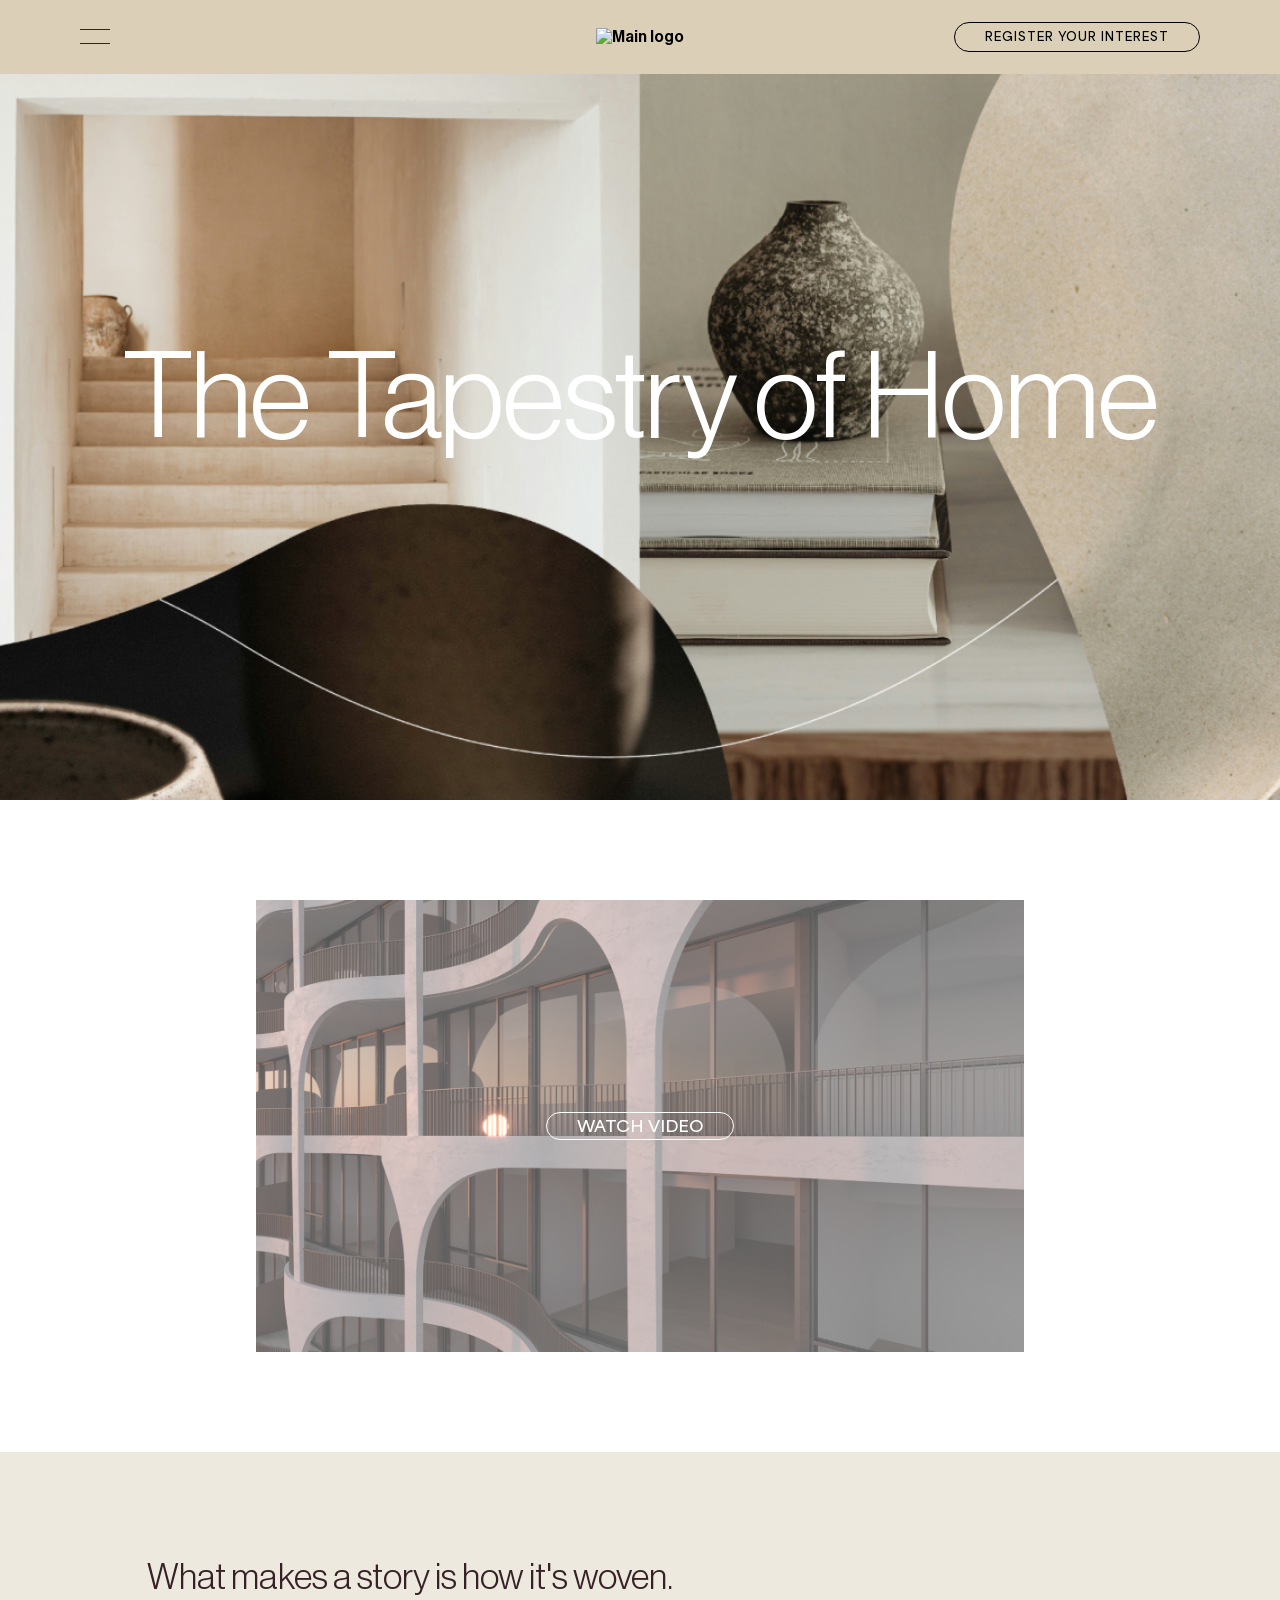
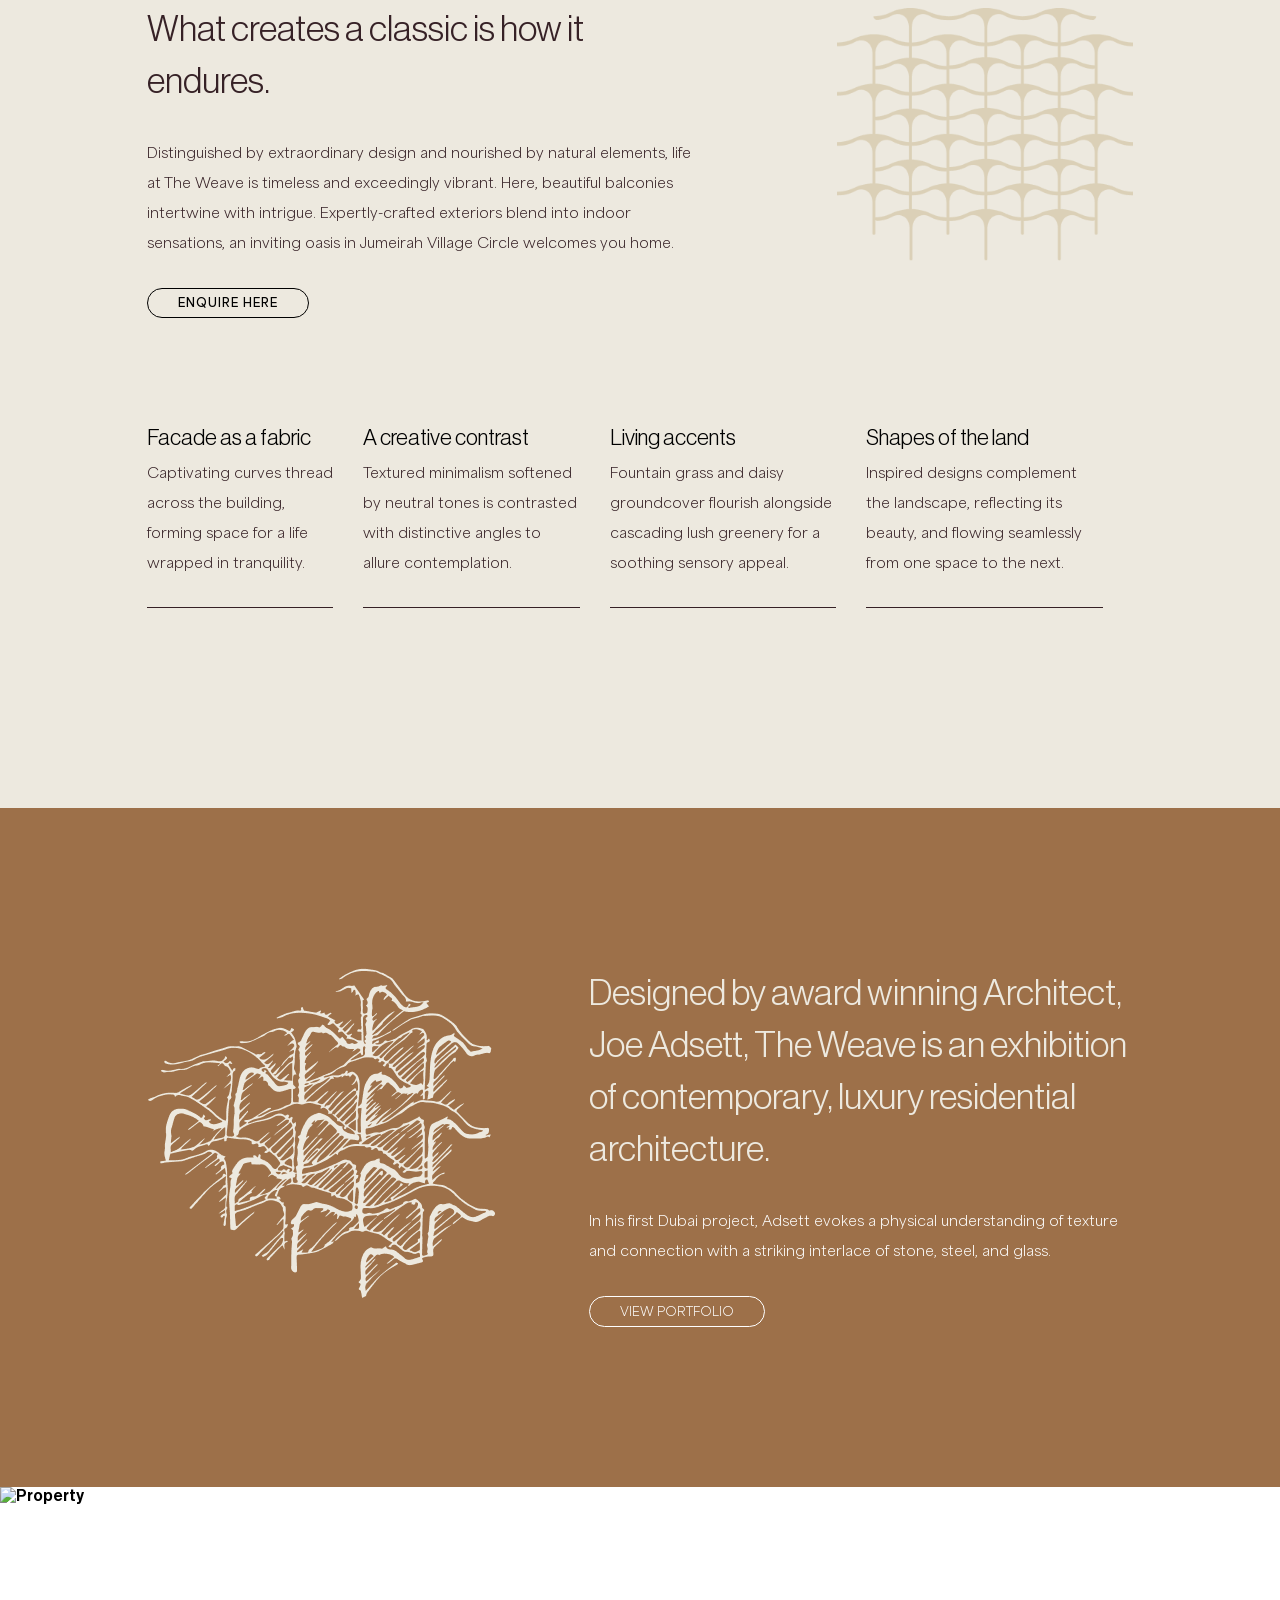
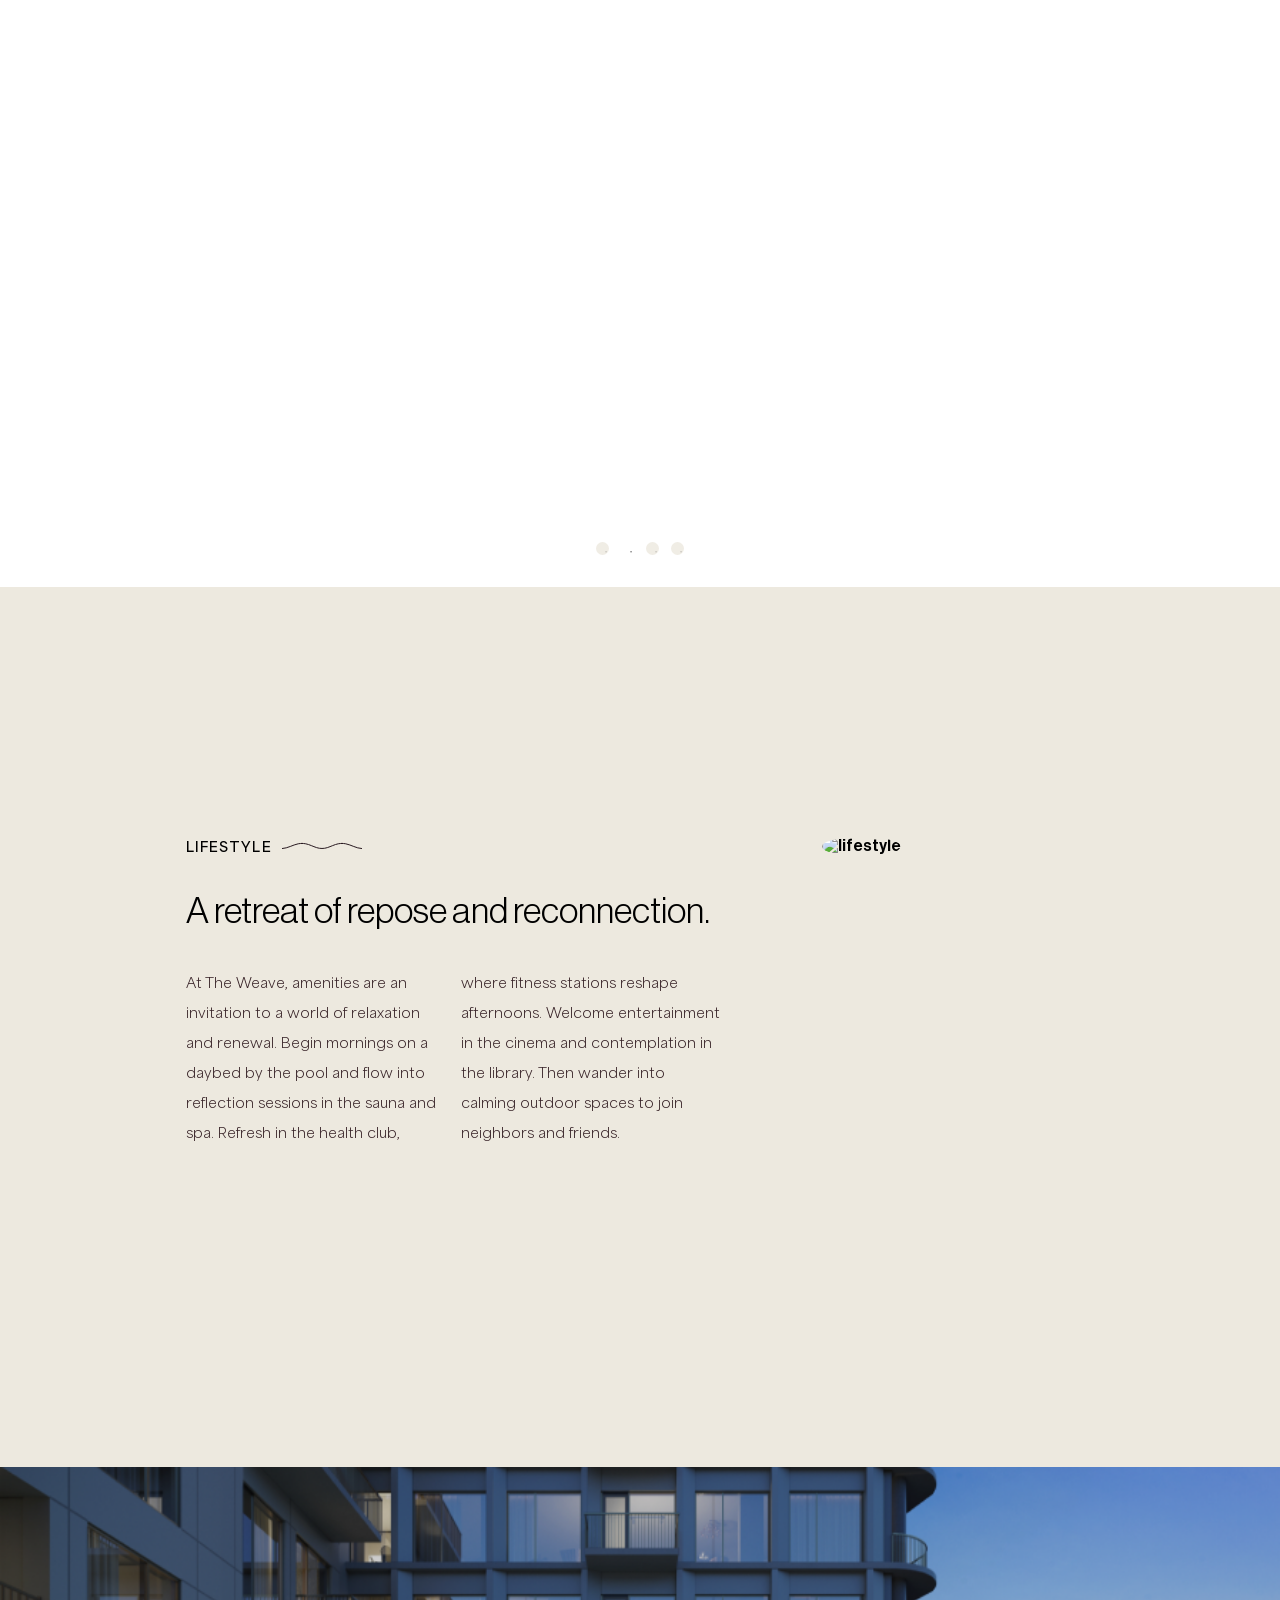
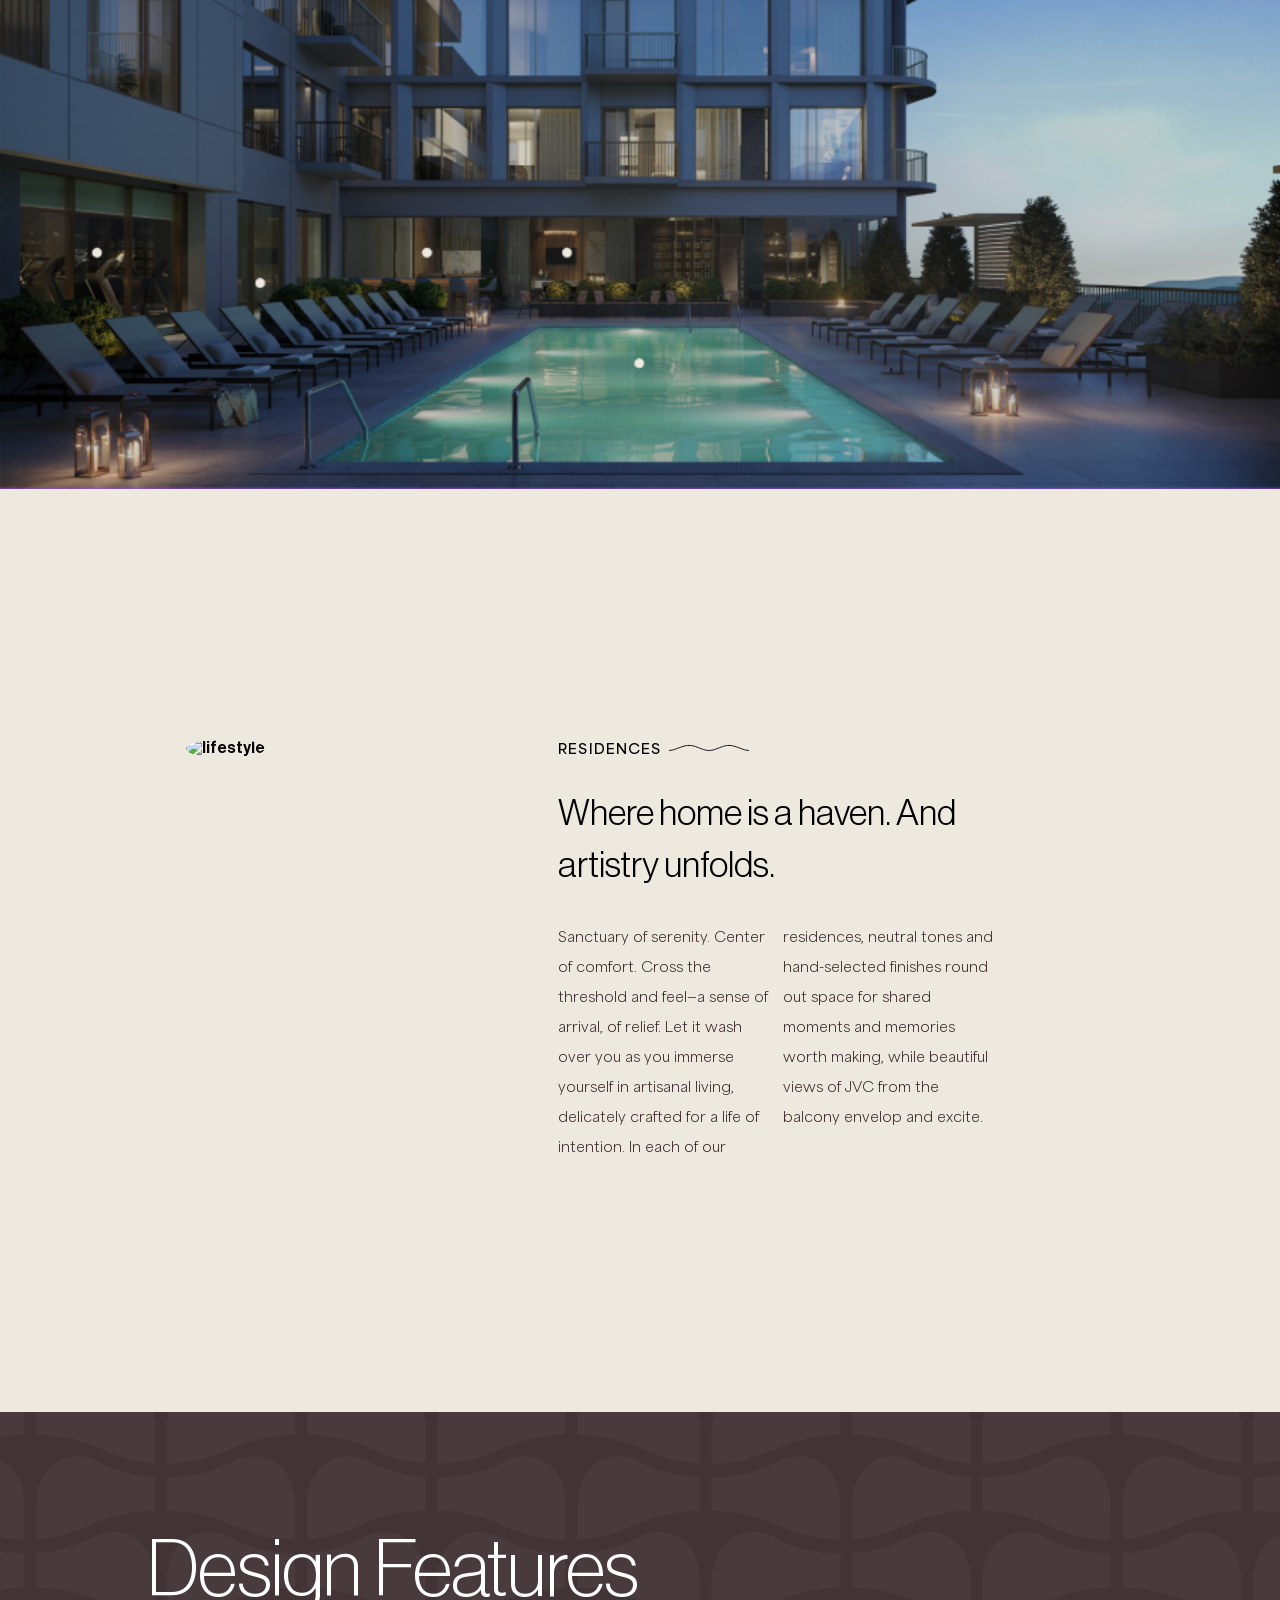
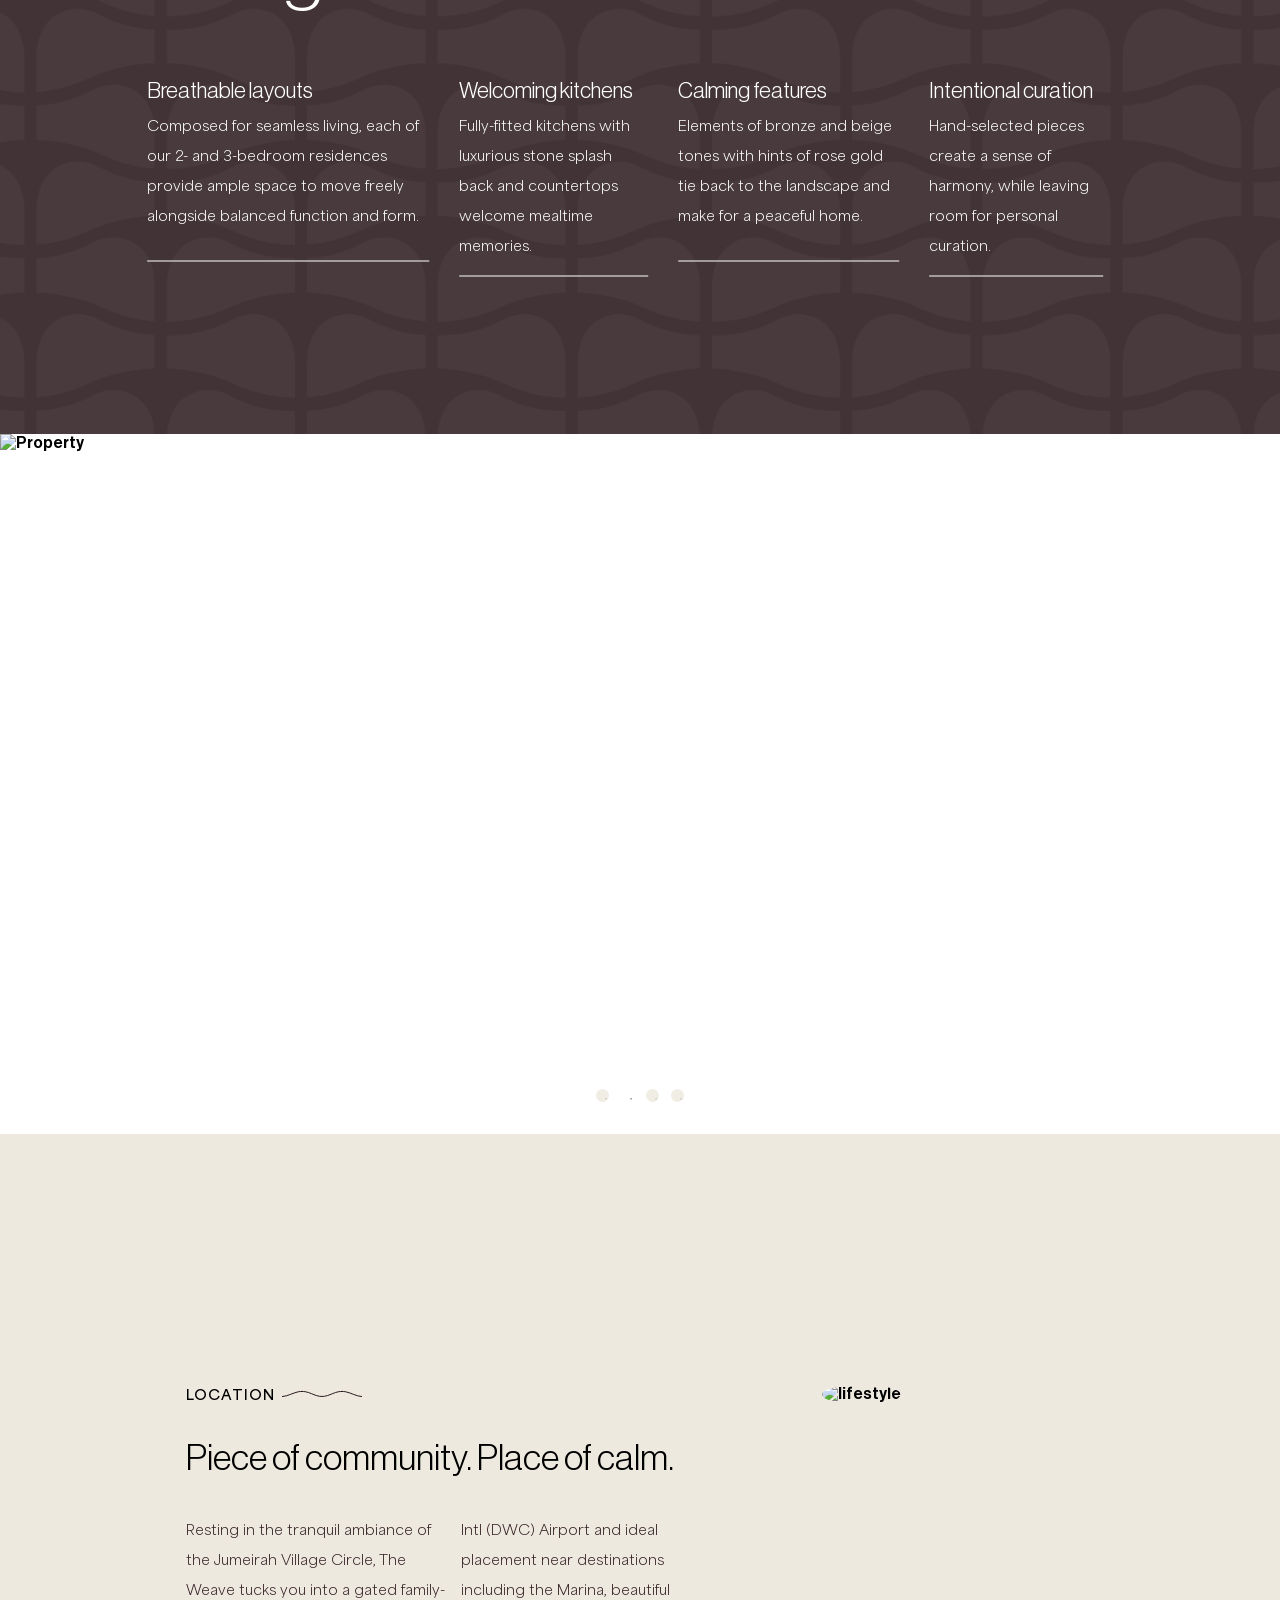
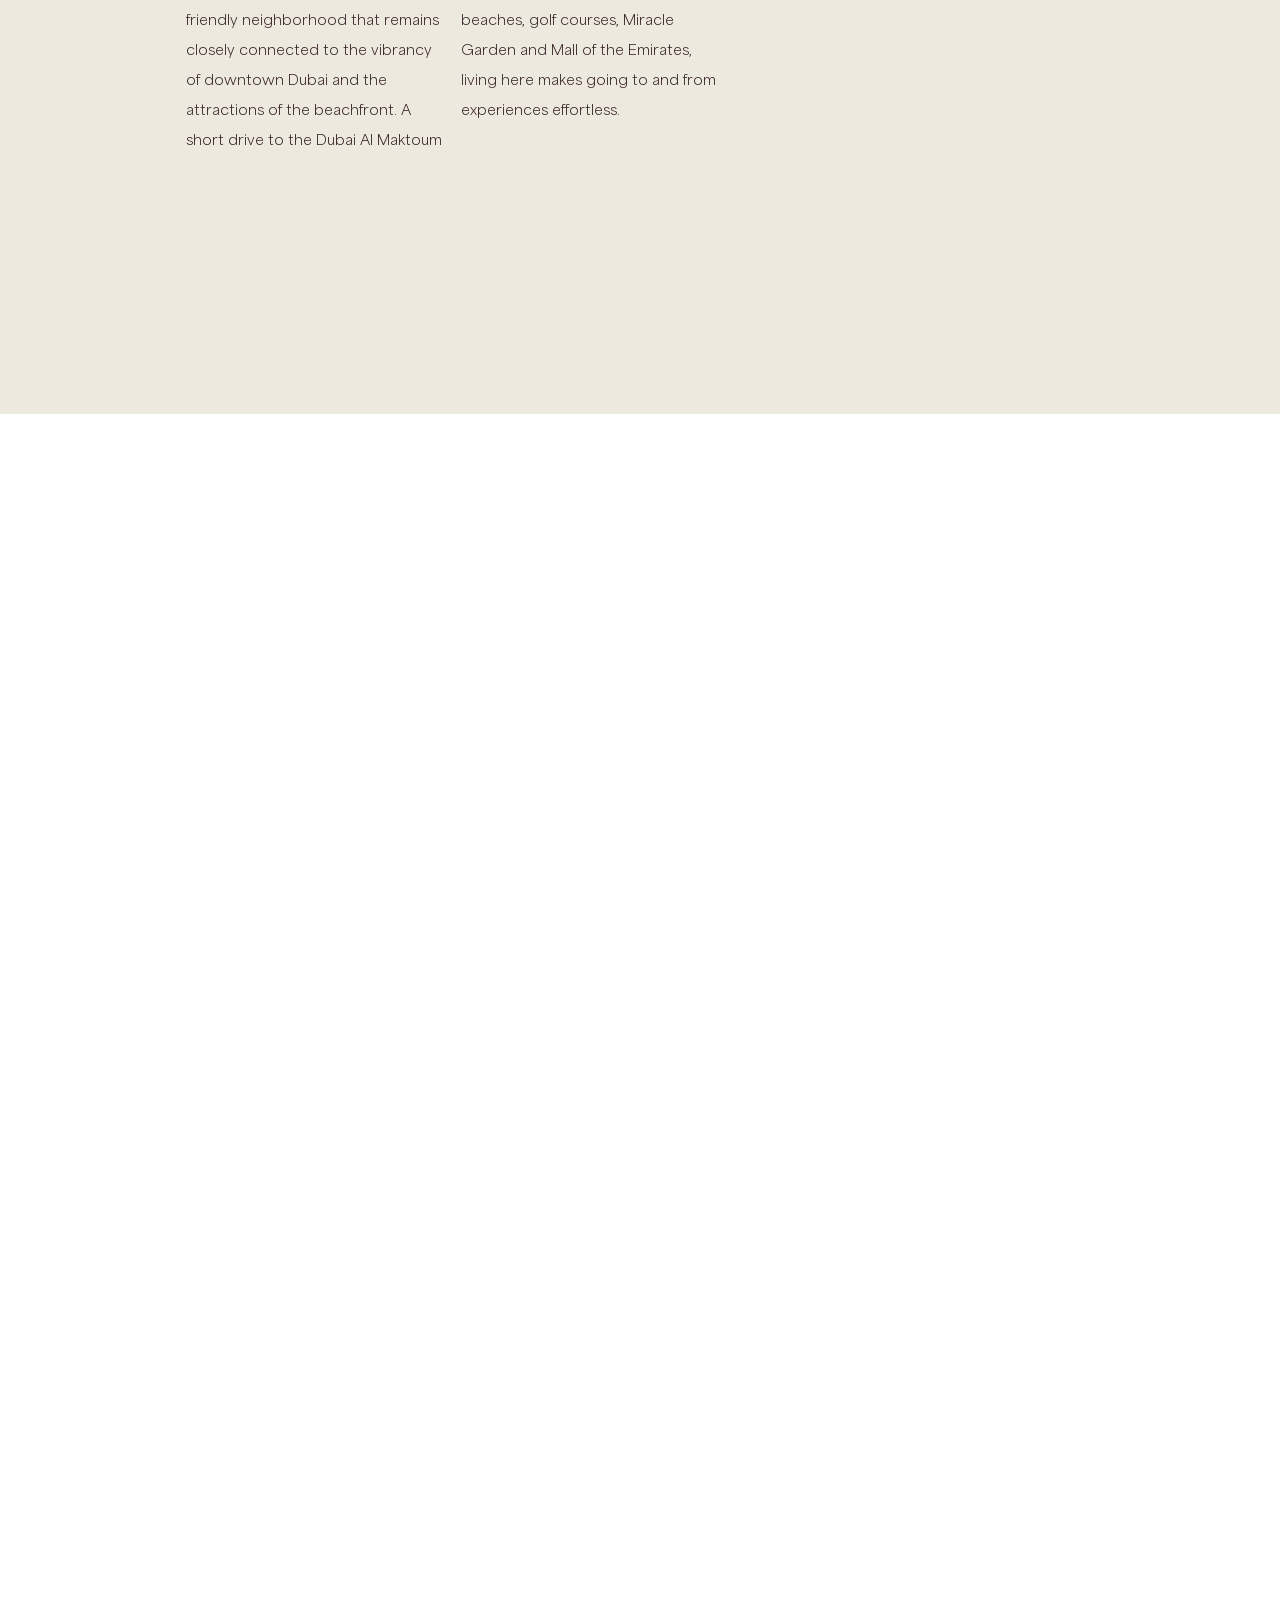
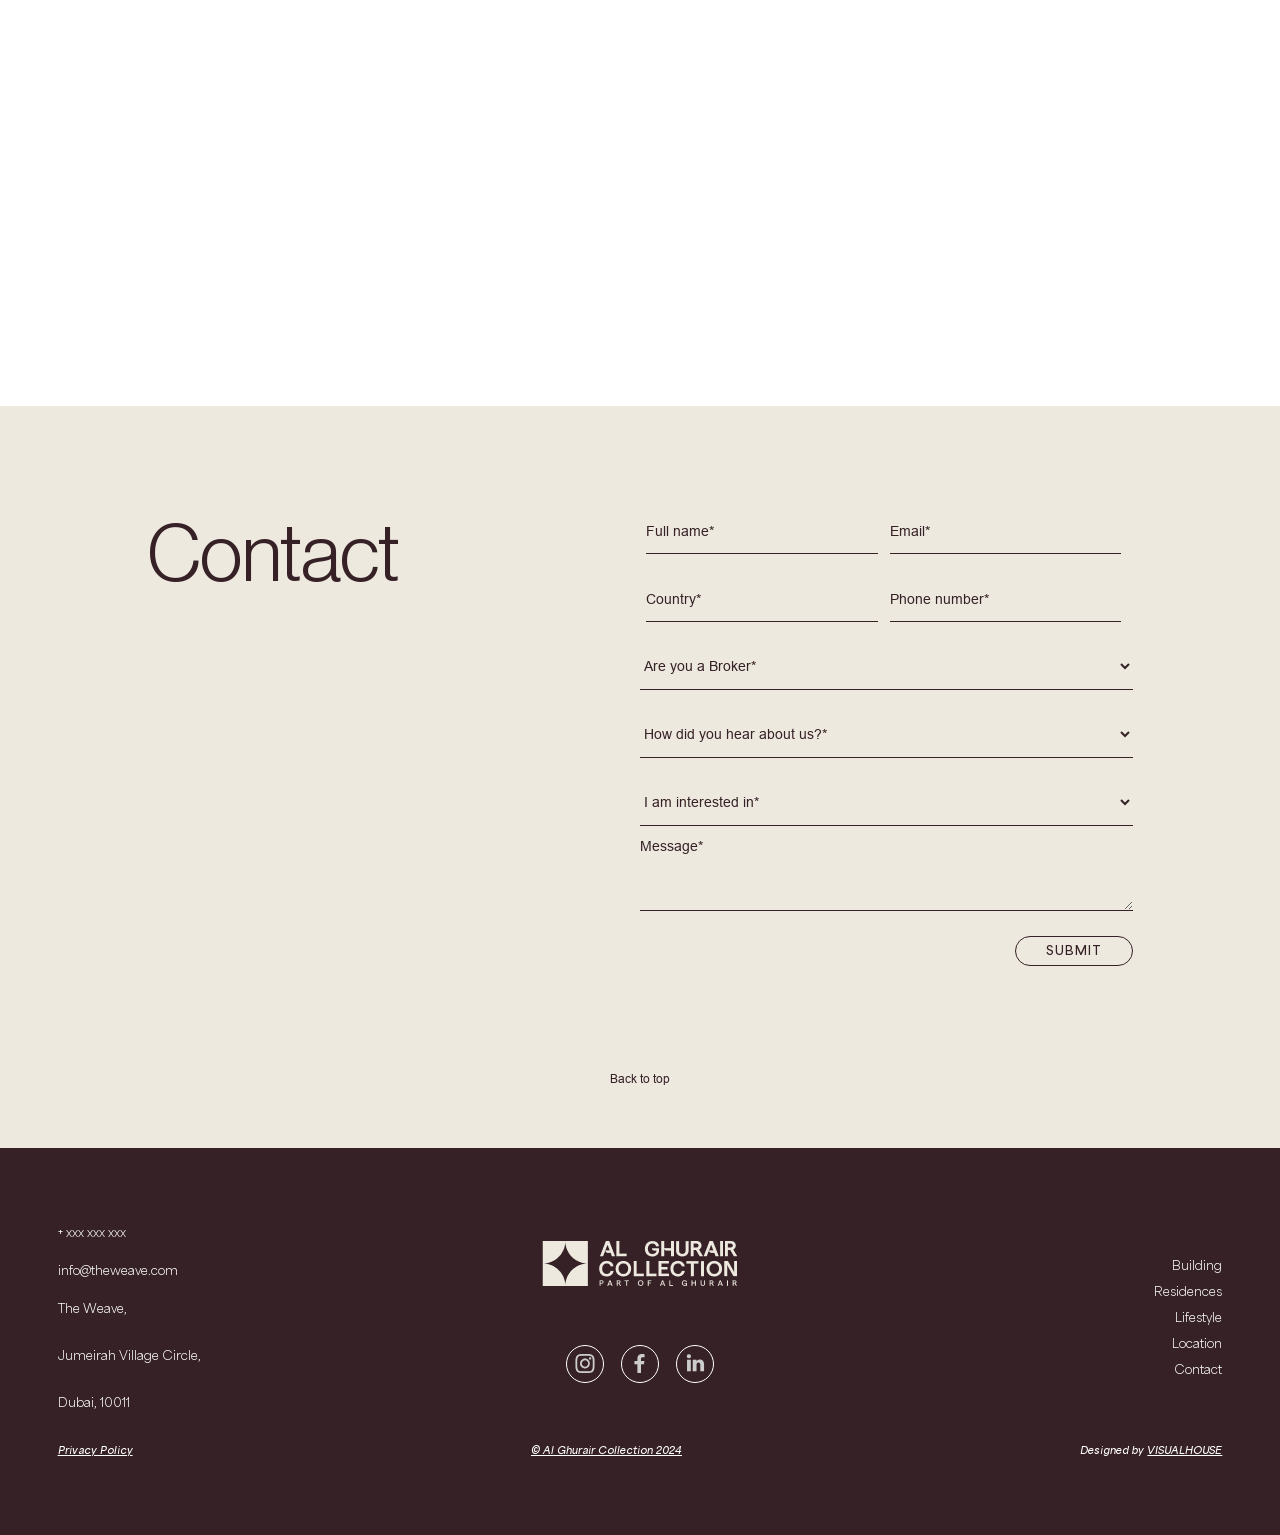
==== dev/index.html @ 8761b004 "Homepage" ====
<!DOCTYPE html>
<html>

<head>
    <meta charset="utf-8">
    <meta name="description" content="">
    <meta name="viewport" content="width=device-width, initial-scale=1, maximum-scale=1, user-scalable=0" />
    <title>JVC</title>
    <!-- stylesheets -->
    <link rel="stylesheet" href="css/styles.css">

</head>

<body>
    <main>
        <header>
            <div class="main__hdr">
                <div class="main__hdr-flex d-flex align-center ">
                    <!-- menu -->
                    <div class="hdr__toggle">
                        <button class="burger"></button>
                        <div class="menu__container">
                            <div class="hdr__btn">
                                <a class="btn btn-medium btn-transparent text-black btn__hdr" href="#">
                                    register your interest
                                </a>
                            </div>
                            <div class="hdr__menu">
                                <ul class=" text__center">
                                    <li><a href="#building">building</a></li>
                                    <li><a href="#lifestyle">lifestyle</a></li>
                                    <li><a href="#residences">residences</a></li>
                                    <li><a href="#location">location</a></li>
                                    <li><a href="#contact">contact</a></li>
                                </ul>
                            </div>
                            <div class="hdr__social text__center ">
                                <ul class=" text__center">
                                    <li><a href=""><svg xmlns="http://www.w3.org/2000/svg" width="36" height="35"
                                                viewBox="0 0 36 35" fill="none">

                                                <path
                                                    d="M18 8.00049C15.4219 8.00049 15.0978 8.01236 14.0848 8.05749C13.0719 8.10499 12.3819 8.26411 11.7775 8.49924C11.1432 8.73712 10.5688 9.11127 10.0948 9.5953C9.61079 10.0693 9.23664 10.6437 8.99875 11.278C8.76362 11.8812 8.60331 12.5724 8.557 13.5817C8.51188 14.5971 8.5 14.9201 8.5 17.5017C8.5 20.0809 8.51188 20.4039 8.557 21.4169C8.6045 22.4286 8.76362 23.1186 8.99875 23.723C9.24219 24.3476 9.56638 24.8772 10.0948 25.4057C10.6221 25.9341 11.1517 26.2595 11.7763 26.5017C12.3819 26.7369 13.0707 26.8972 14.0824 26.9435C15.0966 26.9886 15.4196 27.0005 18 27.0005C20.5804 27.0005 20.9023 26.9886 21.9164 26.9435C22.9269 26.896 23.6193 26.7369 24.2237 26.5017C24.8576 26.2637 25.4316 25.8896 25.9052 25.4057C26.4336 24.8772 26.7578 24.3476 27.0012 23.723C27.2352 23.1186 27.3955 22.4286 27.443 21.4169C27.4881 20.4039 27.5 20.0809 27.5 17.5005C27.5 14.9201 27.4881 14.5971 27.443 13.5829C27.3955 12.5724 27.2352 11.8812 27.0012 11.278C26.7634 10.6437 26.3892 10.0693 25.9052 9.5953C25.4312 9.11127 24.8568 8.73712 24.2225 8.49924C23.6169 8.26411 22.9257 8.1038 21.9152 8.05749C20.9011 8.01236 20.5793 8.00049 17.9976 8.00049H18ZM17.1486 9.71286H18.0012C20.5377 9.71286 20.8381 9.72118 21.8392 9.76749C22.7654 9.80905 23.2689 9.96461 23.6038 10.0941C24.0468 10.2662 24.3638 10.4729 24.6963 10.8054C25.0288 11.1379 25.2343 11.4537 25.4064 11.8979C25.5371 12.2316 25.6914 12.7351 25.733 13.6613C25.7793 14.6624 25.7888 14.9628 25.7888 17.4981C25.7888 20.0334 25.7793 20.3351 25.733 21.3361C25.6914 22.2624 25.5359 22.7647 25.4064 23.0996C25.2531 23.5115 25.0101 23.8842 24.6951 24.1909C24.3626 24.5234 24.0468 24.7288 23.6026 24.901C23.2701 25.0316 22.7666 25.186 21.8392 25.2287C20.8381 25.2739 20.5377 25.2846 18.0012 25.2846C15.4647 25.2846 15.1631 25.2739 14.162 25.2287C13.2358 25.186 12.7334 25.0316 12.3986 24.901C11.9863 24.7481 11.6131 24.5056 11.3061 24.1909C10.9905 23.884 10.7471 23.5108 10.5936 23.0984C10.4641 22.7647 10.3086 22.2612 10.267 21.3349C10.2219 20.3339 10.2124 20.0334 10.2124 17.4957C10.2124 14.9581 10.2219 14.66 10.267 13.6589C10.3098 12.7327 10.4641 12.2292 10.5948 11.8943C10.7669 11.4514 10.9736 11.1343 11.3061 10.8018C11.6386 10.4693 11.9544 10.2639 12.3986 10.0917C12.7334 9.96105 13.2358 9.80668 14.162 9.76393C15.0384 9.72355 15.378 9.71168 17.1486 9.71049V9.71286ZM23.0718 11.2899C22.9221 11.2899 22.7739 11.3194 22.6356 11.3766C22.4972 11.4339 22.3716 11.5179 22.2657 11.6238C22.1599 11.7296 22.0759 11.8553 22.0186 11.9936C21.9613 12.1319 21.9318 12.2802 21.9318 12.4299C21.9318 12.5796 21.9613 12.7278 22.0186 12.8661C22.0759 13.0044 22.1599 13.1301 22.2657 13.236C22.3716 13.3418 22.4972 13.4258 22.6356 13.4831C22.7739 13.5404 22.9221 13.5699 23.0718 13.5699C23.3742 13.5699 23.6641 13.4498 23.8779 13.236C24.0917 13.0222 24.2118 12.7322 24.2118 12.4299C24.2118 12.1275 24.0917 11.8376 23.8779 11.6238C23.6641 11.41 23.3742 11.2899 23.0718 11.2899ZM18.0012 12.6222C17.3541 12.6121 16.7114 12.7309 16.1107 12.9715C15.5099 13.2122 14.963 13.5699 14.5018 14.024C14.0406 14.478 13.6744 15.0193 13.4244 15.6162C13.1744 16.2132 13.0456 16.8539 13.0456 17.5011C13.0456 18.1483 13.1744 18.789 13.4244 19.3859C13.6744 19.9829 14.0406 20.5241 14.5018 20.9782C14.963 21.4322 15.5099 21.79 16.1107 22.0306C16.7114 22.2713 17.3541 22.39 18.0012 22.3799C19.282 22.3599 20.5035 21.8371 21.4022 20.9243C22.3008 20.0116 22.8045 18.782 22.8045 17.5011C22.8045 16.2202 22.3008 14.9906 21.4022 14.0778C20.5035 13.165 19.282 12.6422 18.0012 12.6222ZM18.0012 14.3334C18.4171 14.3334 18.8289 14.4153 19.2132 14.5745C19.5974 14.7337 19.9466 14.9669 20.2406 15.261C20.5347 15.5551 20.768 15.9043 20.9272 16.2885C21.0863 16.6728 21.1683 17.0846 21.1683 17.5005C21.1683 17.9164 21.0863 18.3282 20.9272 18.7125C20.768 19.0967 20.5347 19.4459 20.2406 19.7399C19.9466 20.034 19.5974 20.2673 19.2132 20.4265C18.8289 20.5856 18.4171 20.6676 18.0012 20.6676C17.1612 20.6676 16.3557 20.3339 15.7617 19.7399C15.1678 19.146 14.8341 18.3404 14.8341 17.5005C14.8341 16.6605 15.1678 15.855 15.7617 15.261C16.3557 14.6671 17.1612 14.3334 18.0012 14.3334Z"
                                                    fill="#362126" />
                                                <path
                                                    d="M18 8.00049C15.4219 8.00049 15.0978 8.01236 14.0848 8.05749C13.0719 8.10499 12.3819 8.26411 11.7775 8.49924C11.1432 8.73712 10.5688 9.11127 10.0948 9.5953C9.61079 10.0693 9.23664 10.6437 8.99875 11.278C8.76362 11.8812 8.60331 12.5724 8.557 13.5817C8.51188 14.5971 8.5 14.9201 8.5 17.5017C8.5 20.0809 8.51188 20.4039 8.557 21.4169C8.6045 22.4286 8.76362 23.1186 8.99875 23.723C9.24219 24.3476 9.56638 24.8772 10.0948 25.4057C10.6221 25.9341 11.1517 26.2595 11.7763 26.5017C12.3819 26.7369 13.0707 26.8972 14.0824 26.9435C15.0966 26.9886 15.4196 27.0005 18 27.0005C20.5804 27.0005 20.9023 26.9886 21.9164 26.9435C22.9269 26.896 23.6193 26.7369 24.2237 26.5017C24.8576 26.2637 25.4316 25.8896 25.9052 25.4057C26.4336 24.8772 26.7578 24.3476 27.0012 23.723C27.2352 23.1186 27.3955 22.4286 27.443 21.4169C27.4881 20.4039 27.5 20.0809 27.5 17.5005C27.5 14.9201 27.4881 14.5971 27.443 13.5829C27.3955 12.5724 27.2352 11.8812 27.0012 11.278C26.7634 10.6437 26.3892 10.0693 25.9052 9.5953C25.4312 9.11127 24.8568 8.73712 24.2225 8.49924C23.6169 8.26411 22.9257 8.1038 21.9152 8.05749C20.9011 8.01236 20.5793 8.00049 17.9976 8.00049H18ZM17.1486 9.71286H18.0012C20.5377 9.71286 20.8381 9.72118 21.8392 9.76749C22.7654 9.80905 23.2689 9.96461 23.6038 10.0941C24.0468 10.2662 24.3638 10.4729 24.6963 10.8054C25.0288 11.1379 25.2343 11.4537 25.4064 11.8979C25.5371 12.2316 25.6914 12.7351 25.733 13.6613C25.7793 14.6624 25.7888 14.9628 25.7888 17.4981C25.7888 20.0334 25.7793 20.3351 25.733 21.3361C25.6914 22.2624 25.5359 22.7647 25.4064 23.0996C25.2531 23.5115 25.0101 23.8842 24.6951 24.1909C24.3626 24.5234 24.0468 24.7288 23.6026 24.901C23.2701 25.0316 22.7666 25.186 21.8392 25.2287C20.8381 25.2739 20.5377 25.2846 18.0012 25.2846C15.4647 25.2846 15.1631 25.2739 14.162 25.2287C13.2358 25.186 12.7334 25.0316 12.3986 24.901C11.9863 24.7481 11.6131 24.5056 11.3061 24.1909C10.9905 23.884 10.7471 23.5108 10.5936 23.0984C10.4641 22.7647 10.3086 22.2612 10.267 21.3349C10.2219 20.3339 10.2124 20.0334 10.2124 17.4957C10.2124 14.9581 10.2219 14.66 10.267 13.6589C10.3098 12.7327 10.4641 12.2292 10.5948 11.8943C10.7669 11.4514 10.9736 11.1343 11.3061 10.8018C11.6386 10.4693 11.9544 10.2639 12.3986 10.0917C12.7334 9.96105 13.2358 9.80668 14.162 9.76393C15.0384 9.72355 15.378 9.71168 17.1486 9.71049V9.71286ZM23.0718 11.2899C22.9221 11.2899 22.7739 11.3194 22.6356 11.3766C22.4972 11.4339 22.3716 11.5179 22.2657 11.6238C22.1599 11.7296 22.0759 11.8553 22.0186 11.9936C21.9613 12.1319 21.9318 12.2802 21.9318 12.4299C21.9318 12.5796 21.9613 12.7278 22.0186 12.8661C22.0759 13.0044 22.1599 13.1301 22.2657 13.236C22.3716 13.3418 22.4972 13.4258 22.6356 13.4831C22.7739 13.5404 22.9221 13.5699 23.0718 13.5699C23.3742 13.5699 23.6641 13.4498 23.8779 13.236C24.0917 13.0222 24.2118 12.7322 24.2118 12.4299C24.2118 12.1275 24.0917 11.8376 23.8779 11.6238C23.6641 11.41 23.3742 11.2899 23.0718 11.2899ZM18.0012 12.6222C17.3541 12.6121 16.7114 12.7309 16.1107 12.9715C15.5099 13.2122 14.963 13.5699 14.5018 14.024C14.0406 14.478 13.6744 15.0193 13.4244 15.6162C13.1744 16.2132 13.0456 16.8539 13.0456 17.5011C13.0456 18.1483 13.1744 18.789 13.4244 19.3859C13.6744 19.9829 14.0406 20.5241 14.5018 20.9782C14.963 21.4322 15.5099 21.79 16.1107 22.0306C16.7114 22.2713 17.3541 22.39 18.0012 22.3799C19.282 22.3599 20.5035 21.8371 21.4022 20.9243C22.3008 20.0116 22.8045 18.782 22.8045 17.5011C22.8045 16.2202 22.3008 14.9906 21.4022 14.0778C20.5035 13.165 19.282 12.6422 18.0012 12.6222ZM18.0012 14.3334C18.4171 14.3334 18.8289 14.4153 19.2132 14.5745C19.5974 14.7337 19.9466 14.9669 20.2406 15.261C20.5347 15.5551 20.768 15.9043 20.9272 16.2885C21.0863 16.6728 21.1683 17.0846 21.1683 17.5005C21.1683 17.9164 21.0863 18.3282 20.9272 18.7125C20.768 19.0967 20.5347 19.4459 20.2406 19.7399C19.9466 20.034 19.5974 20.2673 19.2132 20.4265C18.8289 20.5856 18.4171 20.6676 18.0012 20.6676C17.1612 20.6676 16.3557 20.3339 15.7617 19.7399C15.1678 19.146 14.8341 18.3404 14.8341 17.5005C14.8341 16.6605 15.1678 15.855 15.7617 15.261C16.3557 14.6671 17.1612 14.3334 18.0012 14.3334Z"
                                                    fill="black" fill-opacity="0.2" />
                                            </svg></a></li>
                                    <li><a href=""><svg xmlns="http://www.w3.org/2000/svg" width="36" height="35"
                                                viewBox="0 0 36 35" fill="none">
                                                <path
                                                    d="M20.6906 11.1545H22.5V8.13352C21.6239 8.0436 20.7437 7.9992 19.8628 8.00052C17.2449 8.00052 15.4548 9.57751 15.4548 12.4655V14.9545H12.5V18.3365H15.4548V27.0005H18.9966V18.3365H21.9418L22.3845 14.9545H18.9966V12.798C18.9966 11.8005 19.2661 11.1545 20.6906 11.1545Z"
                                                    fill="#362126" />
                                                <path
                                                    d="M20.6906 11.1545H22.5V8.13352C21.6239 8.0436 20.7437 7.9992 19.8628 8.00052C17.2449 8.00052 15.4548 9.57751 15.4548 12.4655V14.9545H12.5V18.3365H15.4548V27.0005H18.9966V18.3365H21.9418L22.3845 14.9545H18.9966V12.798C18.9966 11.8005 19.2661 11.1545 20.6906 11.1545Z"
                                                    fill="black" fill-opacity="0.2" />

                                            </svg></a></li>
                                    <li><a href=""><svg xmlns="http://www.w3.org/2000/svg" width="36" height="35"
                                                viewBox="0 0 36 35" fill="none">
                                                <path fill-rule="evenodd" clip-rule="evenodd"
                                                    d="M13.758 13.6932V25.1564H10.0575V13.6932H13.758ZM14.0015 10.1471C14.0015 11.2482 13.1985 12.1272 11.9085 12.1272H11.8839C10.6417 12.1272 9.8387 11.2482 9.8387 10.1471C9.8387 9.02376 10.6663 8.16699 11.9332 8.16699C13.2001 8.16699 13.9784 9.02218 14.0015 10.1471ZM19.4727 18.7545V25.1564H15.7739C15.7739 25.1564 15.8201 14.7689 15.7739 13.6932H19.4727V15.3147L19.4481 15.3543H19.4727V15.3147C19.9659 14.5325 20.8459 13.4219 22.8094 13.4219C25.2445 13.4219 27.0693 15.0592 27.0693 18.5815V25.1564H23.3689V19.0242C23.3689 17.482 22.8341 16.4317 21.4948 16.4317C20.4714 16.4317 19.8627 17.1409 19.596 17.8247C19.4974 18.069 19.4727 18.4117 19.4727 18.7545Z"
                                                    fill="#362126" />
                                                <path fill-rule="evenodd" clip-rule="evenodd"
                                                    d="M13.758 13.6932V25.1564H10.0575V13.6932H13.758ZM14.0015 10.1471C14.0015 11.2482 13.1985 12.1272 11.9085 12.1272H11.8839C10.6417 12.1272 9.8387 11.2482 9.8387 10.1471C9.8387 9.02376 10.6663 8.16699 11.9332 8.16699C13.2001 8.16699 13.9784 9.02218 14.0015 10.1471ZM19.4727 18.7545V25.1564H15.7739C15.7739 25.1564 15.8201 14.7689 15.7739 13.6932H19.4727V15.3147L19.4481 15.3543H19.4727V15.3147C19.9659 14.5325 20.8459 13.4219 22.8094 13.4219C25.2445 13.4219 27.0693 15.0592 27.0693 18.5815V25.1564H23.3689V19.0242C23.3689 17.482 22.8341 16.4317 21.4948 16.4317C20.4714 16.4317 19.8627 17.1409 19.596 17.8247C19.4974 18.069 19.4727 18.4117 19.4727 18.7545Z"
                                                    fill="black" fill-opacity="0.2" />

                                            </svg></a></li>
                                </ul>
                            </div>
                            <div class="hdr__mail text__center ">
                                <p><a href="info@theweave.co">info@theweave.co</a></p>
                            </div>
                        </div>
                    </div>
                    <!-- logo     -->
                    <div class="hdr__logo text__center ">
                        <a href="/"><img src="images/Logo.png" alt="Main logo"></a>
                    </div>
                    <!-- header button  -->
                    <div class="hdr__btn">
                        <a class="btn btn-medium btn-transparent text-black btn__hdr" href="#">
                            register your interest
                        </a>
                    </div>
                </div>
            </div>
        </header>
<div class="main__container">
<!-- banner  -->
<div class="banner__container">
    <div class="banner__wrap">
        <div class="banner__img" style="background-image: url(images/JVCTapestry1.png)">
         </div>
        <!-- <div class="banner__img"  style="background-image: url(images/JVCTapestry2.png)"> 
        </div> -->
    </div>
    <div class="banner__content">
        <h1>The Tapestry of Home</h1>
    </div>
</div>
<!-- Video  -->
<div class="home__video">
    <div class="home__videocontainer">
        <div class="home__videorow">
            <img src="images/video.png" alt="video">
            <div class="video__btn">
                <a class="btn btn-medium btn-transparent text-white btn__watchvideo toZoom" href="#">
                    watch video
                </a>
            </div>
        </div>

    </div>
    <!-- The Modal -->
    <div class="video-container">
        <!-- <video id="myVideo" width="100%">
            <source src="https://www.w3schools.com/html/mov_bbb.mp4" type="video/mp4">
            Your browser does not support the video tag.
        </video> -->
        <iframe width="100%" height="700px"
        src="https://www.youtube.com/embed/tgbNymZ7vqY?autoplay=1&mute=1&showinfo=0&controls=0&modestbranding=1" frameborder="0">
        </iframe>
        <div class="controls">

            <!-- <div id="playPauseBtn">
                <img src="images/icons/play.png" alt="" class="video-play">
                <img src="images/icons/pause.svg" alt="" class="video-pause">
            </div>
            <input type="range" id="progressBar" value="0">

            <div id="muteBtn">
                <img src="images/icons/mute.svg" alt="" class="video-mute">
                <img src="images/icons/unmute.png" alt="" class="video-unmute"></a>
            </div> -->
                <!-- <a href="" class="videotoggle"><img src="images/icons/toggle.svg" alt=""></a> -->
            </div>
        </div>
    </div>
<!-- text content  -->
<div class="home__textcontent" id="building">
    <div class="home__textcontent-container">
        <div class="home__textcontent-wrap d-flex align-center">
            <div class="home__textcontentleft">
                <h2 data-aos="fade-up" data-aos-duration="2000">
                    What makes a story is how it's woven. <br/>
What creates a classic is how it endures.
                </h2>
                <p class="home__textcol">
                    Distinguished by extraordinary design and nourished by natural elements, life at The Weave is timeless and exceedingly vibrant. Here, beautiful balconies intertwine with intrigue.  Expertly-crafted exteriors blend into indoor sensations, an inviting oasis in Jumeirah Village Circle welcomes you home.
                </p>
                <a class="btn btn-medium btn-transparent text-black " href="#contact">
                    enquire here
                </a>
            </div>
            <div class="home__textcontentright">
                <img src="images/img1.png" alt="Imagevector">
            </div>
        </div>
        <div class="home__textrow d-flex">
            <div class="home__textsingle">
                <h6 class="text__title">Facade as a fabric</h6>
                <p>Captivating curves thread across the building, forming space for a life wrapped in tranquility.</p>
            </div>
            <div class="home__textsingle">
                <h6 class="text__title">A creative contrast</h6>
                <p>Textured minimalism softened by neutral tones is contrasted with distinctive angles to allure contemplation.</p>
            </div>
            <div class="home__textsingle">
                <h6 class="text__title">Living accents</h6>
                <p>Fountain grass and daisy groundcover flourish alongside cascading lush greenery for a soothing sensory appeal.</p>
            </div>
            <div class="home__textsingle">
                <h6 class="text__title">Shapes of the land</h6>
                <p>Inspired designs complement the landscape, reflecting its beauty, and flowing seamlessly from one space to the next.</p>
            </div>
        </div>
    </div>

</div>

<!-- background brown text content -->
<div class="home__bg-textcontent">
    <div class="home__bg-textwrap home__textcontent-container text-white">
        <div class="d-flex">
            <div class="home__bg-left">
                <img src="images/img2.png" alt="images">
            </div>
            <div class="home__bg-right">
                <h5>Designed by award winning Architect, Joe Adsett, The Weave is an exhibition of contemporary, luxury
                    residential architecture.</h5>
                <p class="home__textcol">In his first Dubai project, Adsett evokes a physical understanding of texture and connection with a striking interlace of stone, steel, and glass.</p>
                <a href="" class="btn btn-medium btn-transparent text-white btn-content">view portfolio</a>
            </div>
        </div>
    </div>
</div>
<!-- slider  -->
<div class="slider__container">
    <div class="slider__wrap">
        <div class="slider__single">
            <img src="images/Property 1.jpg" alt="Property">
        </div>
        <div class="slider__single">
            <img src="images/Property 2.jpg" alt="Property">
        </div>
        <div class="slider__single">
            <img src="images/Property 3.jpg" alt="Property">
        </div>
        <div class="slider__single">
            <img src="images/Property 4.jpg" alt="Property">
        </div>
    </div>
</div>
<!-- intro lifestyle  -->
<div class="intro__container" id="lifestyle">
    <div class="intro__row d-flex">
        <div class="intro__rowleft">
            <div class="intro__rowcontents">
                <div class="intro__rowsubtitle">
                    <h6>lifestyle</h6>
                    <img src="images/title.svg" alt="title">
                </div>
                <div class="intro__rowtitle">
                    A retreat of repose and reconnection.
                </div>
                <div class="introcont">
                    <p>At The Weave, amenities are an invitation to a world of relaxation and renewal. Begin mornings on a daybed by the pool and flow into reflection sessions in the sauna and spa. Refresh in the health club, where fitness stations reshape afternoons. 
                        Welcome entertainment in the cinema and contemplation in the library. Then wander into calming outdoor spaces to join neighbors and friends. </p>
                </div>
            </div>
           
        </div>
        <div class="intro__rowright">
            <div class="intro__rowimg">
                <img src="images/lifestyle.jpg" alt="lifestyle">
            </div>
           
        </div>
    </div>
</div>

<!-- stacking plan  -->
<div class="home__stacking-plan">
    <div class="home__stackingplan-wrap">
        <img src="images/stacking.png" usemap="#image-map" class="stacking__img">

        <map name="image-map">
            <div class="area__pool area__content" href="#tab1" >
                <area target="_blank" alt="pool" data-tooltip="pool" coords="405,321,509,378" shape="rect" href=""
                    class="plan__pool">
            </div>
            <div class="area__meeting area__content" href="#tab2">
                <area target="_blank" alt="meeting_room" data-tooltip="meeting room"  coords="366,294,429,232" href=""
                    shape="rect" class="plan__meeting">
            </div>
            <div class="area__bar area__content" href="#tab3">
                <area target="_blank" alt="bar"  data-tooltip="bar" href="" coords="284,243,344,288" shape="rect"
                    class="plan__bar">
            </div>
            <div class="area__sauna area__content" href="#tab4">
                <area target="_blank" alt="sauna"  data-tooltip="sauna" href="" coords="166,322,198,238" shape="rect"
                    class="plan__sauna">
            </div>
            <div class="area__fitness area__content" href="#tab5">
                 <area target="_blank" alt="fitness_center"  data-tooltip="fitness center"
                    href="" coords="53,222,91,307" shape="rect" class="plan__fitness">
                    
                </div>
        </map>

    </div>
    <script>document.addEventListener('DOMContentLoaded', () => {
        const tooltip = document.createElement('div');
        tooltip.classList.add('tooltip');
        document.body.appendChild(tooltip);
    
        document.querySelectorAll('area[data-tooltip]').forEach(area => {
            area.addEventListener('mouseover', (event) => {
                const tooltipText = event.target.getAttribute('data-tooltip');
                tooltip.textContent = tooltipText;
                tooltip.style.display = 'block';
            });
    
            area.addEventListener('mousemove', (event) => {
                tooltip.style.top = `${event.pageY + 10}px`;
                tooltip.style.left = `${event.pageX + 10}px`;
            });
    
            area.addEventListener('mouseout', () => {
                tooltip.style.display = 'none';
            });
        });
    });
    </script>
    <!-- popup -->
    <div class="stacking__plan__wrap">
        <div class="tab-content" id="tab1">
            <div class="popup__plan" >
                <div class="popup__plan-wrap">
                    <div class="popup__img">
                        <img src="images/pool.png" alt="">
                    </div>
                    <div class="popup__content">
                      <div class="popup__contentwrap">
                        <h5>Pool</h5>
                        <p>Lorem ipsum dolor sit amet consetur. Sit integer enim na curs. Sodales tor sit amet bibendum lacus nascetur in non senectus integer enim.</p>
                     <ul>
                        <li> Callout features here</li>
                        <li> Callout features here</li>
                        <li> Callout features here</li>
                    </ul>
                    <a href="" class="back_to_plancls">Back to Stacking Plan</a>
                    </div>
                    </div>
                    
                </div>
            </div>
        </div>
        <div class="tab-content" id="tab2">
            <div class="popup__plan" >
                <div class="popup__plan-wrap">
                    <div class="popup__img">
                        <img src="images/sauna.png" alt="">
                    </div>
                    <div class="popup__content">
                      <div class="popup__contentwrap">
                        <h5>meeting room</h5>
                        <p>Lorem ipsum dolor sit amet consetur. Sit integer enim na curs. Sodales tor sit amet bibendum lacus nascetur in non senectus integer enim.</p>
                     <ul>
                        <li> Callout features here</li>
                        <li> Callout features here</li>
                        <li> Callout features here</li>
                    </ul>
                    <a href="" class="back_to_plancls">Back to Stacking Plan</a>
                    </div>
                    </div>
                    
                </div>
            </div>
        </div>
        <div class="tab-content" id="tab3">
            <div class="popup__plan" >
                <div class="popup__plan-wrap">
                    <div class="popup__img">
                        <img src="images/sauna.png" alt="">
                    </div>
                    <div class="popup__content">
                      <div class="popup__contentwrap">
                        <h5>bar</h5>
                        <p>Lorem ipsum dolor sit amet consetur. Sit integer enim na curs. Sodales tor sit amet bibendum lacus nascetur in non senectus integer enim.</p>
                     <ul>
                        <li> Callout features here</li>
                        <li> Callout features here</li>
                        <li> Callout features here</li>
                    </ul>
                    <a href="" class="back_to_plancls">Back to Stacking Plan</a>
                    </div>
                    </div>
                    
                </div>
            </div>
        </div>
        <div class="tab-content" id="tab4">
            <div class="popup__plan" >
                <div class="popup__plan-wrap">
                    <div class="popup__img">
                        <img src="images/sauna.png" alt="">
                    </div>
                    <div class="popup__content">
                      <div class="popup__contentwrap">
                        <h5>Sauna</h5>
                        <p>Lorem ipsum dolor sit amet consetur. Sit integer enim na curs. Sodales tor sit amet bibendum lacus nascetur in non senectus integer enim.</p>
                     <ul>
                        <li> Callout features here</li>
                        <li> Callout features here</li>
                        <li> Callout features here</li>
                    </ul>
                    <a href="" class="back_to_plancls">Back to Stacking Plan</a>
                    </div>
                    </div>
                    
                </div>
            </div>
        </div>
        <div class="tab-content" id="tab5">
            <div class="popup__plan" >
                <div class="popup__plan-wrap">
                    <div class="popup__img">
                        <img src="images/fitness center.png" alt="">
                    </div>
                    <div class="popup__content">
                      <div class="popup__contentwrap">
                        <h5>fitness center</h5>
                        <p>Lorem ipsum dolor sit amet consetur. Sit integer enim na curs. Sodales tor sit amet bibendum lacus nascetur in non senectus integer enim.</p>
                     <ul>
                        <li> Callout features here</li>
                        <li> Callout features here</li>
                        <li> Callout features here</li>
                    </ul>
                    <a href="" class="back_to_plancls">Back to Stacking Plan</a>
                    </div>
                    </div>
                    
                </div>
            </div>
        </div>
    </div>
   
</div>

<!-- intro residences  -->
<div class="intro__container" id="residences">
    <div class="intro__row d-flex flex-reverse">
        <div class="intro__rowleft">
            <div class="intro__rowcontents">
                <div class="intro__rowsubtitle">
                    <h6>residences</h6>
                    <img src="images/title.svg" alt="title">
                </div>
                <div class="intro__rowtitle">
                    Where home is a haven.
And artistry unfolds.
                </div>
                <div class="introcont">
                    <p>Sanctuary of serenity. Center of comfort. Cross the threshold and feel—a sense of arrival, of relief. Let it wash over you as you immerse yourself in artisanal living, delicately crafted for a life of intention. 
                        In each of our residences, neutral tones and hand-selected finishes round out space for shared moments and memories worth making, while beautiful views of JVC from the balcony envelop and excite.  </p>
                </div>
            </div>
           
        </div>
        <div class="intro__rowright">
            <div class="intro__rowimg">
                <img src="images/residences.jpg" alt="lifestyle">
            </div>
           
        </div>
    </div>
</div>
<!-- design features  -->
<div class="home__designfeatures text-white">
    <div class="home__designfeatureswrap">
        <img src="images/bg.png" alt="background">
        <div class="home__designcontent">
            <div class="home__designtitle">
                Design Features
            </div>
            <div class="home__textrow d-flex">
                <div class="home__textsingle ">
                    <h6 class="text__title">Breathable layouts</h6>
                    <p>Composed for seamless living, each of our 2- and 3-bedroom residences provide ample space to move freely alongside balanced function and form.</p>
                </div>
                <div class="home__textsingle">
                    <h6 class="text__title">Welcoming kitchens</h6>
                    <p>Fully-fitted kitchens with luxurious stone splash back and countertops welcome mealtime memories.</p>
                </div>
                <div class="home__textsingle">
                    <h6 class="text__title">Calming features</h6>
                    <p >Elements of bronze and beige tones with hints of rose gold tie back to the landscape and make for a peaceful home.</p>
                </div>
                <div class="home__textsingle">
                    <h6 class="text__title">Intentional curation</h6>
                    <p>Hand-selected pieces create a sense of harmony, while leaving room for personal curation. 
                    </p>
                </div>
            </div>
        </div>
    </div>
</div>
<!-- slider  -->
<div class="slider__container">
    <div class="slider__wrap">
        <div class="slider__single">
            <img src="images/Property 1.jpg" alt="Property">
        </div>
        <div class="slider__single">
            <img src="images/Property 2.jpg" alt="Property">
        </div>
        <div class="slider__single">
            <img src="images/Property 3.jpg" alt="Property">
        </div>
        <div class="slider__single">
            <img src="images/Property 4.jpg" alt="Property">
        </div>
    </div>
</div>
<!-- intro location  -->
<div class="intro__container">
    <div class="intro__row d-flex">
        <div class="intro__rowleft">
            <div class="intro__rowcontents">
                <div class="intro__rowsubtitle">
                    <h6>location</h6>
                    <img src="images/title.svg" alt="title">
                </div>
                <div class="intro__rowtitle">
                    Piece of community.
                    Place of calm. 
                </div>
                <div class="introcont">
                    <p>Resting in the tranquil ambiance of the Jumeirah Village Circle, The Weave tucks you into a gated family-friendly neighborhood that remains closely connected to the vibrancy of downtown Dubai and the attractions of the beachfront. 
                        A short drive to the Dubai Al Maktoum Intl (DWC) Airport and ideal placement near destinations including the Marina, beautiful beaches, golf courses, Miracle Garden and Mall of the Emirates, living here makes going to and from experiences effortless. 
 </p>
                </div>
            </div>
           
        </div>
        <div class="intro__rowright">
            <div class="intro__rowimg">
                <img src="images/location.jpg" alt="lifestyle">
            </div>
           
        </div>
    </div>
</div>


<div class="map__container" id="location">
    <div class="map__row">
        <div class="googleMap" style="width:100%;height:800px;" id="map1"></div>
    </div>
</div>
<!--parallax image-->
<div class="home__parallaximg">
    <div class="home__parallaximgwrap dis__desktop" style="background-image: url(images/parallax.jpg)">
       
    </div>
    <div class="home__parallaximg-mob dis__tablet">
        <div class="parallax__mob">
            <img src="images/parallax.jpg" alt="">
        </div>
    </div>
</div>
<!-- contact -->
<div class="contact__container" id="contact">
    <div class="contact__containerwrap">
        <div class="contact__row d-flex">
            <div class="contact__title">contact</div>
            <div class="contact__form">
                <form action="" class="contact-form" id="contactForm">
                    <div class="row__cls">
                        <div class="wd-50 group">
                            <!-- <input type="text" required="required"/> -->
                            <input type="text" class=" contactFormName" id="contactFormName" name="contactFormName"
                                type="text" placeholder="" data-required="Name is required"
                                data-alphabetsnspace="Please Enter Only Letters"
                                data-minLength="Your name must consist of at least 2 characters" required="required" />
                            <span class="highlight"></span><span class="bar"></span>
                            <label>Full name*</label>
                        </div>

                        <!-- email  -->
                        <div class="wd-50 group">
                            <input type="email" class="email" id="email" name="email" data-required="Email is required"
                                placeholder="" required="required" />
                            <span class="highlight"></span><span class="bar"></span>
                            <label class="form-label">Email*</label>
                        </div>
                        <!-- country -->
                        <div class="wd-50 group">
                            <input type="text" class="contactFormCountry" id="contactFormCountry"
                                name="contactFormCountry" type="text" placeholder="" data-required="Country is required"
                                data-alphabetsnspace="Please Enter Only Letters"
                                data-minLength="Country must consist of at least 2 characters" required="required">
                            <span class="highlight"></span><span class="bar"></span>
                            <label class="form-label">Country*</label>
                        </div>
                        <!-- phone  -->
                        <div class="wd-50 group">
                            <input type="number" class="contactFormPhone " id="contactFormPhone" value=""
                                name="contactFormPhone" placeholder="" data-required="Phone is required"
                                required="required">
                            <span class="highlight"></span>
                            <span class="bar"></span>
                            <label class="form-label">Phone number*</label>
                        </div>
                    </div>
                    <!-- broker  -->
                    <div class="wd-100 group">
                        <select class="contactbroker" id="contactbroker"  name="contactbroker"
                            data-required="This is required">
                            <option value="">Are you a Broker*</option>
                            <option value="1">Yes</option>
                            <option value="1">No</option>
                        </select>
                    </div>
                    <!-- hear  -->
                    <div class="wd-100 group">
                        <select class=" contacthear" id="contacthear" name="contacthear"
                            data-required="This is required">
                            <option value="">How did you hear about us?*</option>
                            <option value="1"> Al Ghurair Site</option>
                            <option value="1">Broker</option>
                            <option value="1">Google Search</option>
                            <option value="1">Online Article</option>
                            <option value="1">Print Article</option>
                            <option value="2">Referral</option>
                            <option value="2">Social Media</option>
                        </select>
                    </div>
                    <!-- interested -->
                    <div class="wd-100 group">
                        <select class=" contactinterest" id="contactinterest"
                            name="contactinterest" data-required="This is required">
                            <option value="">I am interested in*</option>
                            <option value="3">2 Bedroom Apartment</option>
                            <option value="3">3 Bedroom Apartment</option>
                            <option value="2">Penthouse</option>
                            <option value="3">Sky Villa</option>
                        </select>
                    </div>
                    <!-- message  -->
                    <div class="wd-100 msgBox group">
                        <textarea placeholder="" class="message contactFormMessage "
                            id="contactFormMessage " name="contactFormMessage"
                            data-required="Message is required"></textarea>
                            <span class="highlight"></span><span class="bar"></span>
                            <label class="form-label">Message*</label>
                    </div>
                    <div class="group input__btn">
                        <input type="submit" class="btn btn-medium btn-transparent text-black  submit__btn"
                            value="submit">
                       
                    </div>
            </div>
            </form>
        </div>
    </div>
    <a href="/" class="backtotop">Back to top </a>
</div>


</div>
<footer>
    <div class="footer__container">
        <div class="footer__wrapper ">
            <div class="footer__col dis__tablet">
                <div class="footer__moblogo">
                    <a href=""><img src="images/footer_logo.png" alt="footer logo"></a>
                </div>
                                </div>
            <div class="footer__flex d-flex align-center text-white">
                
                <div class="footer__col footer__contact">
                    <div class="footer__phone">
                        + xxx xxx xxx
                    </div>
                    <div class="footer__email">
                       <a href="mailto: info@theweave.com"> info@theweave.com</a>
                    </div>
                    <div class="footer__address">
                        <a href="">
                        <p>The Weave, </p>
                        <p> Jumeirah Village Circle, </p>
                        <p>Dubai, 10011</p>
                        </a>
                    </div>
                   
                </div>
                <div class="footer__col dis__desktop ">
                    <div class="footer__logo">
                        <a href=""><img src="images/footer_logo.png" alt="footer logo"></a>
                    </div>
                    <div class="footer__social text__center">
                        <ul class=" text__center">
                            <li><a href=""><svg xmlns="http://www.w3.org/2000/svg" width="36" height="35"
                                        viewBox="0 0 36 35" fill="none">

                                        <path
                                            d="M18 8.00049C15.4219 8.00049 15.0978 8.01236 14.0848 8.05749C13.0719 8.10499 12.3819 8.26411 11.7775 8.49924C11.1432 8.73712 10.5688 9.11127 10.0948 9.5953C9.61079 10.0693 9.23664 10.6437 8.99875 11.278C8.76362 11.8812 8.60331 12.5724 8.557 13.5817C8.51188 14.5971 8.5 14.9201 8.5 17.5017C8.5 20.0809 8.51188 20.4039 8.557 21.4169C8.6045 22.4286 8.76362 23.1186 8.99875 23.723C9.24219 24.3476 9.56638 24.8772 10.0948 25.4057C10.6221 25.9341 11.1517 26.2595 11.7763 26.5017C12.3819 26.7369 13.0707 26.8972 14.0824 26.9435C15.0966 26.9886 15.4196 27.0005 18 27.0005C20.5804 27.0005 20.9023 26.9886 21.9164 26.9435C22.9269 26.896 23.6193 26.7369 24.2237 26.5017C24.8576 26.2637 25.4316 25.8896 25.9052 25.4057C26.4336 24.8772 26.7578 24.3476 27.0012 23.723C27.2352 23.1186 27.3955 22.4286 27.443 21.4169C27.4881 20.4039 27.5 20.0809 27.5 17.5005C27.5 14.9201 27.4881 14.5971 27.443 13.5829C27.3955 12.5724 27.2352 11.8812 27.0012 11.278C26.7634 10.6437 26.3892 10.0693 25.9052 9.5953C25.4312 9.11127 24.8568 8.73712 24.2225 8.49924C23.6169 8.26411 22.9257 8.1038 21.9152 8.05749C20.9011 8.01236 20.5793 8.00049 17.9976 8.00049H18ZM17.1486 9.71286H18.0012C20.5377 9.71286 20.8381 9.72118 21.8392 9.76749C22.7654 9.80905 23.2689 9.96461 23.6038 10.0941C24.0468 10.2662 24.3638 10.4729 24.6963 10.8054C25.0288 11.1379 25.2343 11.4537 25.4064 11.8979C25.5371 12.2316 25.6914 12.7351 25.733 13.6613C25.7793 14.6624 25.7888 14.9628 25.7888 17.4981C25.7888 20.0334 25.7793 20.3351 25.733 21.3361C25.6914 22.2624 25.5359 22.7647 25.4064 23.0996C25.2531 23.5115 25.0101 23.8842 24.6951 24.1909C24.3626 24.5234 24.0468 24.7288 23.6026 24.901C23.2701 25.0316 22.7666 25.186 21.8392 25.2287C20.8381 25.2739 20.5377 25.2846 18.0012 25.2846C15.4647 25.2846 15.1631 25.2739 14.162 25.2287C13.2358 25.186 12.7334 25.0316 12.3986 24.901C11.9863 24.7481 11.6131 24.5056 11.3061 24.1909C10.9905 23.884 10.7471 23.5108 10.5936 23.0984C10.4641 22.7647 10.3086 22.2612 10.267 21.3349C10.2219 20.3339 10.2124 20.0334 10.2124 17.4957C10.2124 14.9581 10.2219 14.66 10.267 13.6589C10.3098 12.7327 10.4641 12.2292 10.5948 11.8943C10.7669 11.4514 10.9736 11.1343 11.3061 10.8018C11.6386 10.4693 11.9544 10.2639 12.3986 10.0917C12.7334 9.96105 13.2358 9.80668 14.162 9.76393C15.0384 9.72355 15.378 9.71168 17.1486 9.71049V9.71286ZM23.0718 11.2899C22.9221 11.2899 22.7739 11.3194 22.6356 11.3766C22.4972 11.4339 22.3716 11.5179 22.2657 11.6238C22.1599 11.7296 22.0759 11.8553 22.0186 11.9936C21.9613 12.1319 21.9318 12.2802 21.9318 12.4299C21.9318 12.5796 21.9613 12.7278 22.0186 12.8661C22.0759 13.0044 22.1599 13.1301 22.2657 13.236C22.3716 13.3418 22.4972 13.4258 22.6356 13.4831C22.7739 13.5404 22.9221 13.5699 23.0718 13.5699C23.3742 13.5699 23.6641 13.4498 23.8779 13.236C24.0917 13.0222 24.2118 12.7322 24.2118 12.4299C24.2118 12.1275 24.0917 11.8376 23.8779 11.6238C23.6641 11.41 23.3742 11.2899 23.0718 11.2899ZM18.0012 12.6222C17.3541 12.6121 16.7114 12.7309 16.1107 12.9715C15.5099 13.2122 14.963 13.5699 14.5018 14.024C14.0406 14.478 13.6744 15.0193 13.4244 15.6162C13.1744 16.2132 13.0456 16.8539 13.0456 17.5011C13.0456 18.1483 13.1744 18.789 13.4244 19.3859C13.6744 19.9829 14.0406 20.5241 14.5018 20.9782C14.963 21.4322 15.5099 21.79 16.1107 22.0306C16.7114 22.2713 17.3541 22.39 18.0012 22.3799C19.282 22.3599 20.5035 21.8371 21.4022 20.9243C22.3008 20.0116 22.8045 18.782 22.8045 17.5011C22.8045 16.2202 22.3008 14.9906 21.4022 14.0778C20.5035 13.165 19.282 12.6422 18.0012 12.6222ZM18.0012 14.3334C18.4171 14.3334 18.8289 14.4153 19.2132 14.5745C19.5974 14.7337 19.9466 14.9669 20.2406 15.261C20.5347 15.5551 20.768 15.9043 20.9272 16.2885C21.0863 16.6728 21.1683 17.0846 21.1683 17.5005C21.1683 17.9164 21.0863 18.3282 20.9272 18.7125C20.768 19.0967 20.5347 19.4459 20.2406 19.7399C19.9466 20.034 19.5974 20.2673 19.2132 20.4265C18.8289 20.5856 18.4171 20.6676 18.0012 20.6676C17.1612 20.6676 16.3557 20.3339 15.7617 19.7399C15.1678 19.146 14.8341 18.3404 14.8341 17.5005C14.8341 16.6605 15.1678 15.855 15.7617 15.261C16.3557 14.6671 17.1612 14.3334 18.0012 14.3334Z"
                                            fill="#ffffff" />
                                        <path
                                            d="M18 8.00049C15.4219 8.00049 15.0978 8.01236 14.0848 8.05749C13.0719 8.10499 12.3819 8.26411 11.7775 8.49924C11.1432 8.73712 10.5688 9.11127 10.0948 9.5953C9.61079 10.0693 9.23664 10.6437 8.99875 11.278C8.76362 11.8812 8.60331 12.5724 8.557 13.5817C8.51188 14.5971 8.5 14.9201 8.5 17.5017C8.5 20.0809 8.51188 20.4039 8.557 21.4169C8.6045 22.4286 8.76362 23.1186 8.99875 23.723C9.24219 24.3476 9.56638 24.8772 10.0948 25.4057C10.6221 25.9341 11.1517 26.2595 11.7763 26.5017C12.3819 26.7369 13.0707 26.8972 14.0824 26.9435C15.0966 26.9886 15.4196 27.0005 18 27.0005C20.5804 27.0005 20.9023 26.9886 21.9164 26.9435C22.9269 26.896 23.6193 26.7369 24.2237 26.5017C24.8576 26.2637 25.4316 25.8896 25.9052 25.4057C26.4336 24.8772 26.7578 24.3476 27.0012 23.723C27.2352 23.1186 27.3955 22.4286 27.443 21.4169C27.4881 20.4039 27.5 20.0809 27.5 17.5005C27.5 14.9201 27.4881 14.5971 27.443 13.5829C27.3955 12.5724 27.2352 11.8812 27.0012 11.278C26.7634 10.6437 26.3892 10.0693 25.9052 9.5953C25.4312 9.11127 24.8568 8.73712 24.2225 8.49924C23.6169 8.26411 22.9257 8.1038 21.9152 8.05749C20.9011 8.01236 20.5793 8.00049 17.9976 8.00049H18ZM17.1486 9.71286H18.0012C20.5377 9.71286 20.8381 9.72118 21.8392 9.76749C22.7654 9.80905 23.2689 9.96461 23.6038 10.0941C24.0468 10.2662 24.3638 10.4729 24.6963 10.8054C25.0288 11.1379 25.2343 11.4537 25.4064 11.8979C25.5371 12.2316 25.6914 12.7351 25.733 13.6613C25.7793 14.6624 25.7888 14.9628 25.7888 17.4981C25.7888 20.0334 25.7793 20.3351 25.733 21.3361C25.6914 22.2624 25.5359 22.7647 25.4064 23.0996C25.2531 23.5115 25.0101 23.8842 24.6951 24.1909C24.3626 24.5234 24.0468 24.7288 23.6026 24.901C23.2701 25.0316 22.7666 25.186 21.8392 25.2287C20.8381 25.2739 20.5377 25.2846 18.0012 25.2846C15.4647 25.2846 15.1631 25.2739 14.162 25.2287C13.2358 25.186 12.7334 25.0316 12.3986 24.901C11.9863 24.7481 11.6131 24.5056 11.3061 24.1909C10.9905 23.884 10.7471 23.5108 10.5936 23.0984C10.4641 22.7647 10.3086 22.2612 10.267 21.3349C10.2219 20.3339 10.2124 20.0334 10.2124 17.4957C10.2124 14.9581 10.2219 14.66 10.267 13.6589C10.3098 12.7327 10.4641 12.2292 10.5948 11.8943C10.7669 11.4514 10.9736 11.1343 11.3061 10.8018C11.6386 10.4693 11.9544 10.2639 12.3986 10.0917C12.7334 9.96105 13.2358 9.80668 14.162 9.76393C15.0384 9.72355 15.378 9.71168 17.1486 9.71049V9.71286ZM23.0718 11.2899C22.9221 11.2899 22.7739 11.3194 22.6356 11.3766C22.4972 11.4339 22.3716 11.5179 22.2657 11.6238C22.1599 11.7296 22.0759 11.8553 22.0186 11.9936C21.9613 12.1319 21.9318 12.2802 21.9318 12.4299C21.9318 12.5796 21.9613 12.7278 22.0186 12.8661C22.0759 13.0044 22.1599 13.1301 22.2657 13.236C22.3716 13.3418 22.4972 13.4258 22.6356 13.4831C22.7739 13.5404 22.9221 13.5699 23.0718 13.5699C23.3742 13.5699 23.6641 13.4498 23.8779 13.236C24.0917 13.0222 24.2118 12.7322 24.2118 12.4299C24.2118 12.1275 24.0917 11.8376 23.8779 11.6238C23.6641 11.41 23.3742 11.2899 23.0718 11.2899ZM18.0012 12.6222C17.3541 12.6121 16.7114 12.7309 16.1107 12.9715C15.5099 13.2122 14.963 13.5699 14.5018 14.024C14.0406 14.478 13.6744 15.0193 13.4244 15.6162C13.1744 16.2132 13.0456 16.8539 13.0456 17.5011C13.0456 18.1483 13.1744 18.789 13.4244 19.3859C13.6744 19.9829 14.0406 20.5241 14.5018 20.9782C14.963 21.4322 15.5099 21.79 16.1107 22.0306C16.7114 22.2713 17.3541 22.39 18.0012 22.3799C19.282 22.3599 20.5035 21.8371 21.4022 20.9243C22.3008 20.0116 22.8045 18.782 22.8045 17.5011C22.8045 16.2202 22.3008 14.9906 21.4022 14.0778C20.5035 13.165 19.282 12.6422 18.0012 12.6222ZM18.0012 14.3334C18.4171 14.3334 18.8289 14.4153 19.2132 14.5745C19.5974 14.7337 19.9466 14.9669 20.2406 15.261C20.5347 15.5551 20.768 15.9043 20.9272 16.2885C21.0863 16.6728 21.1683 17.0846 21.1683 17.5005C21.1683 17.9164 21.0863 18.3282 20.9272 18.7125C20.768 19.0967 20.5347 19.4459 20.2406 19.7399C19.9466 20.034 19.5974 20.2673 19.2132 20.4265C18.8289 20.5856 18.4171 20.6676 18.0012 20.6676C17.1612 20.6676 16.3557 20.3339 15.7617 19.7399C15.1678 19.146 14.8341 18.3404 14.8341 17.5005C14.8341 16.6605 15.1678 15.855 15.7617 15.261C16.3557 14.6671 17.1612 14.3334 18.0012 14.3334Z"
                                            fill="black" fill-opacity="0.2" />
                                    </svg></a></li>
                            <li><a href=""><svg xmlns="http://www.w3.org/2000/svg" width="36" height="35"
                                        viewBox="0 0 36 35" fill="none">
                                        <path
                                            d="M20.6906 11.1545H22.5V8.13352C21.6239 8.0436 20.7437 7.9992 19.8628 8.00052C17.2449 8.00052 15.4548 9.57751 15.4548 12.4655V14.9545H12.5V18.3365H15.4548V27.0005H18.9966V18.3365H21.9418L22.3845 14.9545H18.9966V12.798C18.9966 11.8005 19.2661 11.1545 20.6906 11.1545Z"
                                            fill="#ffffff" />
                                        <path
                                            d="M20.6906 11.1545H22.5V8.13352C21.6239 8.0436 20.7437 7.9992 19.8628 8.00052C17.2449 8.00052 15.4548 9.57751 15.4548 12.4655V14.9545H12.5V18.3365H15.4548V27.0005H18.9966V18.3365H21.9418L22.3845 14.9545H18.9966V12.798C18.9966 11.8005 19.2661 11.1545 20.6906 11.1545Z"
                                            fill="black" fill-opacity="0.2" />

                                    </svg></a></li>
                            <li><a href=""><svg xmlns="http://www.w3.org/2000/svg" width="36" height="35"
                                        viewBox="0 0 36 35" fill="none">
                                        <path fill-rule="evenodd" clip-rule="evenodd"
                                            d="M13.758 13.6932V25.1564H10.0575V13.6932H13.758ZM14.0015 10.1471C14.0015 11.2482 13.1985 12.1272 11.9085 12.1272H11.8839C10.6417 12.1272 9.8387 11.2482 9.8387 10.1471C9.8387 9.02376 10.6663 8.16699 11.9332 8.16699C13.2001 8.16699 13.9784 9.02218 14.0015 10.1471ZM19.4727 18.7545V25.1564H15.7739C15.7739 25.1564 15.8201 14.7689 15.7739 13.6932H19.4727V15.3147L19.4481 15.3543H19.4727V15.3147C19.9659 14.5325 20.8459 13.4219 22.8094 13.4219C25.2445 13.4219 27.0693 15.0592 27.0693 18.5815V25.1564H23.3689V19.0242C23.3689 17.482 22.8341 16.4317 21.4948 16.4317C20.4714 16.4317 19.8627 17.1409 19.596 17.8247C19.4974 18.069 19.4727 18.4117 19.4727 18.7545Z"
                                            fill="#ffffff" />
                                        <path fill-rule="evenodd" clip-rule="evenodd"
                                            d="M13.758 13.6932V25.1564H10.0575V13.6932H13.758ZM14.0015 10.1471C14.0015 11.2482 13.1985 12.1272 11.9085 12.1272H11.8839C10.6417 12.1272 9.8387 11.2482 9.8387 10.1471C9.8387 9.02376 10.6663 8.16699 11.9332 8.16699C13.2001 8.16699 13.9784 9.02218 14.0015 10.1471ZM19.4727 18.7545V25.1564H15.7739C15.7739 25.1564 15.8201 14.7689 15.7739 13.6932H19.4727V15.3147L19.4481 15.3543H19.4727V15.3147C19.9659 14.5325 20.8459 13.4219 22.8094 13.4219C25.2445 13.4219 27.0693 15.0592 27.0693 18.5815V25.1564H23.3689V19.0242C23.3689 17.482 22.8341 16.4317 21.4948 16.4317C20.4714 16.4317 19.8627 17.1409 19.596 17.8247C19.4974 18.069 19.4727 18.4117 19.4727 18.7545Z"
                                            fill="black" fill-opacity="0.2" />

                                    </svg></a></li>
                        </ul>
                    </div>
                   
                </div>
           
                <div class="footer__col">
                    <div class="footer__menu">
                        <ul>
                            <li>
                                <a href="">building</a>
                            </li>
                            <li><a href="">residences</a></li>
                            <li><a href="">lifestyle</a></li>
                            <li><a href="">location</a></li>
                            <li><a href="">contact</a></li>
                        </ul>
                     
                    </div>

                </div>
                
            </div>
            <div class="dis__tablet ">
                <div class="footer__social ">
                    <ul class="">
                        <li><a href=""><svg xmlns="http://www.w3.org/2000/svg" width="36" height="35"
                                    viewBox="0 0 36 35" fill="none">

                                    <path
                                        d="M18 8.00049C15.4219 8.00049 15.0978 8.01236 14.0848 8.05749C13.0719 8.10499 12.3819 8.26411 11.7775 8.49924C11.1432 8.73712 10.5688 9.11127 10.0948 9.5953C9.61079 10.0693 9.23664 10.6437 8.99875 11.278C8.76362 11.8812 8.60331 12.5724 8.557 13.5817C8.51188 14.5971 8.5 14.9201 8.5 17.5017C8.5 20.0809 8.51188 20.4039 8.557 21.4169C8.6045 22.4286 8.76362 23.1186 8.99875 23.723C9.24219 24.3476 9.56638 24.8772 10.0948 25.4057C10.6221 25.9341 11.1517 26.2595 11.7763 26.5017C12.3819 26.7369 13.0707 26.8972 14.0824 26.9435C15.0966 26.9886 15.4196 27.0005 18 27.0005C20.5804 27.0005 20.9023 26.9886 21.9164 26.9435C22.9269 26.896 23.6193 26.7369 24.2237 26.5017C24.8576 26.2637 25.4316 25.8896 25.9052 25.4057C26.4336 24.8772 26.7578 24.3476 27.0012 23.723C27.2352 23.1186 27.3955 22.4286 27.443 21.4169C27.4881 20.4039 27.5 20.0809 27.5 17.5005C27.5 14.9201 27.4881 14.5971 27.443 13.5829C27.3955 12.5724 27.2352 11.8812 27.0012 11.278C26.7634 10.6437 26.3892 10.0693 25.9052 9.5953C25.4312 9.11127 24.8568 8.73712 24.2225 8.49924C23.6169 8.26411 22.9257 8.1038 21.9152 8.05749C20.9011 8.01236 20.5793 8.00049 17.9976 8.00049H18ZM17.1486 9.71286H18.0012C20.5377 9.71286 20.8381 9.72118 21.8392 9.76749C22.7654 9.80905 23.2689 9.96461 23.6038 10.0941C24.0468 10.2662 24.3638 10.4729 24.6963 10.8054C25.0288 11.1379 25.2343 11.4537 25.4064 11.8979C25.5371 12.2316 25.6914 12.7351 25.733 13.6613C25.7793 14.6624 25.7888 14.9628 25.7888 17.4981C25.7888 20.0334 25.7793 20.3351 25.733 21.3361C25.6914 22.2624 25.5359 22.7647 25.4064 23.0996C25.2531 23.5115 25.0101 23.8842 24.6951 24.1909C24.3626 24.5234 24.0468 24.7288 23.6026 24.901C23.2701 25.0316 22.7666 25.186 21.8392 25.2287C20.8381 25.2739 20.5377 25.2846 18.0012 25.2846C15.4647 25.2846 15.1631 25.2739 14.162 25.2287C13.2358 25.186 12.7334 25.0316 12.3986 24.901C11.9863 24.7481 11.6131 24.5056 11.3061 24.1909C10.9905 23.884 10.7471 23.5108 10.5936 23.0984C10.4641 22.7647 10.3086 22.2612 10.267 21.3349C10.2219 20.3339 10.2124 20.0334 10.2124 17.4957C10.2124 14.9581 10.2219 14.66 10.267 13.6589C10.3098 12.7327 10.4641 12.2292 10.5948 11.8943C10.7669 11.4514 10.9736 11.1343 11.3061 10.8018C11.6386 10.4693 11.9544 10.2639 12.3986 10.0917C12.7334 9.96105 13.2358 9.80668 14.162 9.76393C15.0384 9.72355 15.378 9.71168 17.1486 9.71049V9.71286ZM23.0718 11.2899C22.9221 11.2899 22.7739 11.3194 22.6356 11.3766C22.4972 11.4339 22.3716 11.5179 22.2657 11.6238C22.1599 11.7296 22.0759 11.8553 22.0186 11.9936C21.9613 12.1319 21.9318 12.2802 21.9318 12.4299C21.9318 12.5796 21.9613 12.7278 22.0186 12.8661C22.0759 13.0044 22.1599 13.1301 22.2657 13.236C22.3716 13.3418 22.4972 13.4258 22.6356 13.4831C22.7739 13.5404 22.9221 13.5699 23.0718 13.5699C23.3742 13.5699 23.6641 13.4498 23.8779 13.236C24.0917 13.0222 24.2118 12.7322 24.2118 12.4299C24.2118 12.1275 24.0917 11.8376 23.8779 11.6238C23.6641 11.41 23.3742 11.2899 23.0718 11.2899ZM18.0012 12.6222C17.3541 12.6121 16.7114 12.7309 16.1107 12.9715C15.5099 13.2122 14.963 13.5699 14.5018 14.024C14.0406 14.478 13.6744 15.0193 13.4244 15.6162C13.1744 16.2132 13.0456 16.8539 13.0456 17.5011C13.0456 18.1483 13.1744 18.789 13.4244 19.3859C13.6744 19.9829 14.0406 20.5241 14.5018 20.9782C14.963 21.4322 15.5099 21.79 16.1107 22.0306C16.7114 22.2713 17.3541 22.39 18.0012 22.3799C19.282 22.3599 20.5035 21.8371 21.4022 20.9243C22.3008 20.0116 22.8045 18.782 22.8045 17.5011C22.8045 16.2202 22.3008 14.9906 21.4022 14.0778C20.5035 13.165 19.282 12.6422 18.0012 12.6222ZM18.0012 14.3334C18.4171 14.3334 18.8289 14.4153 19.2132 14.5745C19.5974 14.7337 19.9466 14.9669 20.2406 15.261C20.5347 15.5551 20.768 15.9043 20.9272 16.2885C21.0863 16.6728 21.1683 17.0846 21.1683 17.5005C21.1683 17.9164 21.0863 18.3282 20.9272 18.7125C20.768 19.0967 20.5347 19.4459 20.2406 19.7399C19.9466 20.034 19.5974 20.2673 19.2132 20.4265C18.8289 20.5856 18.4171 20.6676 18.0012 20.6676C17.1612 20.6676 16.3557 20.3339 15.7617 19.7399C15.1678 19.146 14.8341 18.3404 14.8341 17.5005C14.8341 16.6605 15.1678 15.855 15.7617 15.261C16.3557 14.6671 17.1612 14.3334 18.0012 14.3334Z"
                                        fill="#ffffff" />
                                    <path
                                        d="M18 8.00049C15.4219 8.00049 15.0978 8.01236 14.0848 8.05749C13.0719 8.10499 12.3819 8.26411 11.7775 8.49924C11.1432 8.73712 10.5688 9.11127 10.0948 9.5953C9.61079 10.0693 9.23664 10.6437 8.99875 11.278C8.76362 11.8812 8.60331 12.5724 8.557 13.5817C8.51188 14.5971 8.5 14.9201 8.5 17.5017C8.5 20.0809 8.51188 20.4039 8.557 21.4169C8.6045 22.4286 8.76362 23.1186 8.99875 23.723C9.24219 24.3476 9.56638 24.8772 10.0948 25.4057C10.6221 25.9341 11.1517 26.2595 11.7763 26.5017C12.3819 26.7369 13.0707 26.8972 14.0824 26.9435C15.0966 26.9886 15.4196 27.0005 18 27.0005C20.5804 27.0005 20.9023 26.9886 21.9164 26.9435C22.9269 26.896 23.6193 26.7369 24.2237 26.5017C24.8576 26.2637 25.4316 25.8896 25.9052 25.4057C26.4336 24.8772 26.7578 24.3476 27.0012 23.723C27.2352 23.1186 27.3955 22.4286 27.443 21.4169C27.4881 20.4039 27.5 20.0809 27.5 17.5005C27.5 14.9201 27.4881 14.5971 27.443 13.5829C27.3955 12.5724 27.2352 11.8812 27.0012 11.278C26.7634 10.6437 26.3892 10.0693 25.9052 9.5953C25.4312 9.11127 24.8568 8.73712 24.2225 8.49924C23.6169 8.26411 22.9257 8.1038 21.9152 8.05749C20.9011 8.01236 20.5793 8.00049 17.9976 8.00049H18ZM17.1486 9.71286H18.0012C20.5377 9.71286 20.8381 9.72118 21.8392 9.76749C22.7654 9.80905 23.2689 9.96461 23.6038 10.0941C24.0468 10.2662 24.3638 10.4729 24.6963 10.8054C25.0288 11.1379 25.2343 11.4537 25.4064 11.8979C25.5371 12.2316 25.6914 12.7351 25.733 13.6613C25.7793 14.6624 25.7888 14.9628 25.7888 17.4981C25.7888 20.0334 25.7793 20.3351 25.733 21.3361C25.6914 22.2624 25.5359 22.7647 25.4064 23.0996C25.2531 23.5115 25.0101 23.8842 24.6951 24.1909C24.3626 24.5234 24.0468 24.7288 23.6026 24.901C23.2701 25.0316 22.7666 25.186 21.8392 25.2287C20.8381 25.2739 20.5377 25.2846 18.0012 25.2846C15.4647 25.2846 15.1631 25.2739 14.162 25.2287C13.2358 25.186 12.7334 25.0316 12.3986 24.901C11.9863 24.7481 11.6131 24.5056 11.3061 24.1909C10.9905 23.884 10.7471 23.5108 10.5936 23.0984C10.4641 22.7647 10.3086 22.2612 10.267 21.3349C10.2219 20.3339 10.2124 20.0334 10.2124 17.4957C10.2124 14.9581 10.2219 14.66 10.267 13.6589C10.3098 12.7327 10.4641 12.2292 10.5948 11.8943C10.7669 11.4514 10.9736 11.1343 11.3061 10.8018C11.6386 10.4693 11.9544 10.2639 12.3986 10.0917C12.7334 9.96105 13.2358 9.80668 14.162 9.76393C15.0384 9.72355 15.378 9.71168 17.1486 9.71049V9.71286ZM23.0718 11.2899C22.9221 11.2899 22.7739 11.3194 22.6356 11.3766C22.4972 11.4339 22.3716 11.5179 22.2657 11.6238C22.1599 11.7296 22.0759 11.8553 22.0186 11.9936C21.9613 12.1319 21.9318 12.2802 21.9318 12.4299C21.9318 12.5796 21.9613 12.7278 22.0186 12.8661C22.0759 13.0044 22.1599 13.1301 22.2657 13.236C22.3716 13.3418 22.4972 13.4258 22.6356 13.4831C22.7739 13.5404 22.9221 13.5699 23.0718 13.5699C23.3742 13.5699 23.6641 13.4498 23.8779 13.236C24.0917 13.0222 24.2118 12.7322 24.2118 12.4299C24.2118 12.1275 24.0917 11.8376 23.8779 11.6238C23.6641 11.41 23.3742 11.2899 23.0718 11.2899ZM18.0012 12.6222C17.3541 12.6121 16.7114 12.7309 16.1107 12.9715C15.5099 13.2122 14.963 13.5699 14.5018 14.024C14.0406 14.478 13.6744 15.0193 13.4244 15.6162C13.1744 16.2132 13.0456 16.8539 13.0456 17.5011C13.0456 18.1483 13.1744 18.789 13.4244 19.3859C13.6744 19.9829 14.0406 20.5241 14.5018 20.9782C14.963 21.4322 15.5099 21.79 16.1107 22.0306C16.7114 22.2713 17.3541 22.39 18.0012 22.3799C19.282 22.3599 20.5035 21.8371 21.4022 20.9243C22.3008 20.0116 22.8045 18.782 22.8045 17.5011C22.8045 16.2202 22.3008 14.9906 21.4022 14.0778C20.5035 13.165 19.282 12.6422 18.0012 12.6222ZM18.0012 14.3334C18.4171 14.3334 18.8289 14.4153 19.2132 14.5745C19.5974 14.7337 19.9466 14.9669 20.2406 15.261C20.5347 15.5551 20.768 15.9043 20.9272 16.2885C21.0863 16.6728 21.1683 17.0846 21.1683 17.5005C21.1683 17.9164 21.0863 18.3282 20.9272 18.7125C20.768 19.0967 20.5347 19.4459 20.2406 19.7399C19.9466 20.034 19.5974 20.2673 19.2132 20.4265C18.8289 20.5856 18.4171 20.6676 18.0012 20.6676C17.1612 20.6676 16.3557 20.3339 15.7617 19.7399C15.1678 19.146 14.8341 18.3404 14.8341 17.5005C14.8341 16.6605 15.1678 15.855 15.7617 15.261C16.3557 14.6671 17.1612 14.3334 18.0012 14.3334Z"
                                        fill="black" fill-opacity="0.2" />
                                </svg></a></li>
                        <li><a href=""><svg xmlns="http://www.w3.org/2000/svg" width="36" height="35"
                                    viewBox="0 0 36 35" fill="none">
                                    <path
                                        d="M20.6906 11.1545H22.5V8.13352C21.6239 8.0436 20.7437 7.9992 19.8628 8.00052C17.2449 8.00052 15.4548 9.57751 15.4548 12.4655V14.9545H12.5V18.3365H15.4548V27.0005H18.9966V18.3365H21.9418L22.3845 14.9545H18.9966V12.798C18.9966 11.8005 19.2661 11.1545 20.6906 11.1545Z"
                                        fill="#ffffff" />
                                    <path
                                        d="M20.6906 11.1545H22.5V8.13352C21.6239 8.0436 20.7437 7.9992 19.8628 8.00052C17.2449 8.00052 15.4548 9.57751 15.4548 12.4655V14.9545H12.5V18.3365H15.4548V27.0005H18.9966V18.3365H21.9418L22.3845 14.9545H18.9966V12.798C18.9966 11.8005 19.2661 11.1545 20.6906 11.1545Z"
                                        fill="black" fill-opacity="0.2" />

                                </svg></a></li>
                        <li><a href=""><svg xmlns="http://www.w3.org/2000/svg" width="36" height="35"
                                    viewBox="0 0 36 35" fill="none">
                                    <path fill-rule="evenodd" clip-rule="evenodd"
                                        d="M13.758 13.6932V25.1564H10.0575V13.6932H13.758ZM14.0015 10.1471C14.0015 11.2482 13.1985 12.1272 11.9085 12.1272H11.8839C10.6417 12.1272 9.8387 11.2482 9.8387 10.1471C9.8387 9.02376 10.6663 8.16699 11.9332 8.16699C13.2001 8.16699 13.9784 9.02218 14.0015 10.1471ZM19.4727 18.7545V25.1564H15.7739C15.7739 25.1564 15.8201 14.7689 15.7739 13.6932H19.4727V15.3147L19.4481 15.3543H19.4727V15.3147C19.9659 14.5325 20.8459 13.4219 22.8094 13.4219C25.2445 13.4219 27.0693 15.0592 27.0693 18.5815V25.1564H23.3689V19.0242C23.3689 17.482 22.8341 16.4317 21.4948 16.4317C20.4714 16.4317 19.8627 17.1409 19.596 17.8247C19.4974 18.069 19.4727 18.4117 19.4727 18.7545Z"
                                        fill="#ffffff" />
                                    <path fill-rule="evenodd" clip-rule="evenodd"
                                        d="M13.758 13.6932V25.1564H10.0575V13.6932H13.758ZM14.0015 10.1471C14.0015 11.2482 13.1985 12.1272 11.9085 12.1272H11.8839C10.6417 12.1272 9.8387 11.2482 9.8387 10.1471C9.8387 9.02376 10.6663 8.16699 11.9332 8.16699C13.2001 8.16699 13.9784 9.02218 14.0015 10.1471ZM19.4727 18.7545V25.1564H15.7739C15.7739 25.1564 15.8201 14.7689 15.7739 13.6932H19.4727V15.3147L19.4481 15.3543H19.4727V15.3147C19.9659 14.5325 20.8459 13.4219 22.8094 13.4219C25.2445 13.4219 27.0693 15.0592 27.0693 18.5815V25.1564H23.3689V19.0242C23.3689 17.482 22.8341 16.4317 21.4948 16.4317C20.4714 16.4317 19.8627 17.1409 19.596 17.8247C19.4974 18.069 19.4727 18.4117 19.4727 18.7545Z"
                                        fill="black" fill-opacity="0.2" />

                                </svg></a></li>
                    </ul>
                </div>
               
            </div>
            <div class="footer__flex d-flex btm__ftr">
                <div class="footer__policy">
                    <a href="">privacy policy</a>
                </div>
                <div class="footer__copyright text__center">
                    © Al Ghurair Collection 2024
                </div>
                <p>Designed by <a href="">VISUALHOUSE</a></p>
            </div>
        </div>
    </div>
</footer>
<script>
      function initMap() {
    var location = { lat: 25.1870175, lng: 55.2602345 }; // San Francisco, CA, USA
    var mapOptions = {
        center: location,
        zoom: 15,
        styles: [
            {
                "featureType": "road",
              "elementType": "geometry",
              "stylers": [
                {
                  "color": "#212121"
                }
              ]
            },
        ]
  
    };

    // Create a map instance
    var map1 = new google.maps.Map(document.getElementById('map1'), mapOptions);

    // Add markers to the maps
    var marker1 = new google.maps.Marker({
        position: location,
        map: map1,
        title: 'Marker 1'
    });

   
}
</script>
<script src="js/temp/bundle.js"></script>
<script src="js/lib/imageresizer.js"></script>
<script src="js/main.js"></script>
<script
     src="https://maps.googleapis.com/maps/api/js?key=AIzaSyBKjk8ehdWBT7IJqINB9NY24-vjmQ79uIo&callback=initMap"></script>
</body>

</html>
---- dev/css/styles.css ----
@charset "UTF-8";
/*color variables*/
/*font variables*/
/*Mixins*/
/*Media Query for diffrent devices and screens*/
/*reset css*/
html,
body {
  margin: 0px;
  font-family: "Neue Haas Grotesk Display Pro";
  scroll-behavior: smooth;
}

a {
  text-decoration: none;
  color: inherit;
  cursor: pointer;
}

figure {
  margin: 0;
}

input::-moz-focus-inner {
  border: 0;
  padding: 0;
  margin: 0;
}

ul,
ol {
  margin: 0;
  padding: 0;
  list-style: none;
}

h1,
h2,
h3,
h4,
h5,
h6 {
  margin: 0;
  font-size: inherit;
  font-weight: inherit;
  font-family: "Neue Haas Grotesk Display Pro";
}

p {
  margin: 0;
}

.clearfix::after {
  content: "";
  clear: both;
  display: table;
}

img {
  vertical-align: middle;
  max-width: 100%;
}

input[type=text] {
  text-transform: capitalize;
}

input[type=text],
input[type=email],
input[type=password],
input[type=number],
input[type=tel],
select,
textarea {
  background: #ffffff;
  box-shadow: none;
  outline: none;
  font-size: 14px;
  height: 48px;
  width: 100%;
  box-sizing: border-box;
}

textarea {
  height: auto;
}

.desktop__hidden {
  display: none;
}
@media screen and (max-width: 1024px) {
  .desktop__hidden {
    display: block;
  }
}

.mob-hidden {
  display: block;
}
@media screen and (max-width: 1024px) {
  .mob-hidden {
    display: none;
  }
}

.clear__class {
  clear: both;
}

.error {
  font-size: 12px;
  color: red;
}

.hidden {
  display: none;
}

.btn {
  text-align: center;
  color: inherit;
  background: none;
  cursor: pointer;
  box-sizing: border-box;
  display: inline-block;
  border: none;
  text-transform: uppercase;
  outline: none;
  position: relative;
  -webkit-transition: all 0.3s;
  -moz-transition: all 0.3s;
  transition: all 0.3s;
}

.btn-small {
  font-size: 12px;
  font-weight: 800;
  line-height: 16px;
  letter-spacing: 0em;
  padding: 10px 28px;
  margin-top: 8px;
}

.btn-medium {
  padding: 3px 30px;
}

.btn-large {
  font-size: 16px;
  font-weight: 800;
  line-height: 18px;
  letter-spacing: 0em;
  padding: 15px 78px;
  margin-top: 8px;
}

.btn-red {
  background-color: #FF0000;
}
.btn-red:hover {
  background-color: #D30000;
}
.btn-red:disabled {
  background-color: #E5E5E5;
  color: #858585;
  cursor: not-allowed;
}

.btn-white {
  background-color: #ffffff;
  color: #000000;
}
.btn-white:hover {
  background-color: #FFD966;
}
.btn-white:disabled {
  background-color: #E5E5E5;
  color: #858585;
  cursor: not-allowed;
}

.btn-transparent {
  background-color: transparent;
  color: #000000;
  transition: .1s ease;
}
.btn-transparent:hover {
  background-color: #362126;
  color: #ffffff;
}

.btn-border {
  background-color: #ffffff;
  color: #000000;
  border: 0.5px solid #000000;
  font-size: 18px;
  font-weight: 600;
  line-height: 24px;
  letter-spacing: 0em;
  text-align: center;
  width: auto !important;
  text-transform: capitalize;
}
.btn-border:hover {
  background-color: #F8F8F8;
}

.text-center {
  text-align: center;
}

h1 {
  font-size: 72px;
  font-weight: 400;
  line-height: 80px;
  letter-spacing: 0em;
  text-align: left;
}
@media screen and (max-width: 1024px) {
  h1 {
    font-size: 40px;
    line-height: 56px;
  }
}

h2 {
  font-size: 64px;
  font-weight: 400;
  line-height: 80px;
  letter-spacing: 0em;
  text-align: left;
}
@media screen and (max-width: 1024px) {
  h2 {
    font-size: 32px;
    line-height: 40px;
  }
}

h3 {
  font-size: 56px;
  font-weight: 400;
  line-height: 64px;
  letter-spacing: 0em;
  text-align: left;
}
@media screen and (max-width: 1024px) {
  h3 {
    font-size: 28px;
    line-height: 36px;
  }
}

h4 {
  font-size: 40px;
  font-weight: 400;
  line-height: 48px;
  letter-spacing: 0em;
  text-align: left;
}
@media screen and (max-width: 1024px) {
  h4 {
    font-size: 24px;
    line-height: 32px;
  }
}

h5 {
  font-size: 32px;
  font-weight: 400;
  line-height: 48px;
  letter-spacing: 0em;
  text-align: left;
}
@media screen and (max-width: 1024px) {
  h5 {
    font-size: 22px;
    line-height: 28px;
  }
}

h6 {
  font-size: 28px;
  font-weight: 400;
  line-height: 36px;
  letter-spacing: 0em;
  text-align: left;
}
@media screen and (max-width: 1024px) {
  h6 {
    font-size: 18px;
    line-height: 24px;
  }
}

.title1 {
  font-size: 24px;
  font-weight: 400;
  line-height: 32px;
  letter-spacing: 0em;
  text-align: left;
}
@media screen and (max-width: 1024px) {
  .title1 {
    font-size: 18px;
    line-height: 24px;
  }
}

.title2 {
  font-size: 20px;
  font-weight: 400;
  line-height: 28px;
  letter-spacing: 0em;
  text-align: left;
}
@media screen and (max-width: 1024px) {
  .title2 {
    font-size: 16px;
    line-height: 24px;
  }
}

p {
  font-family: "Area";
  font-size: 14px;
  font-style: normal;
  font-weight: 400;
  line-height: 30px;
}
@media screen and (max-width: 1024px) {
  p {
    font-size: 16px;
    line-height: 24px;
  }
}

.p-2 {
  font-size: 16px;
  font-weight: 400;
  line-height: 20px;
  letter-spacing: 0em;
  text-align: left;
}
@media screen and (max-width: 1024px) {
  .p-2 {
    font-size: 14px;
    line-height: 18px;
  }
}

.p-3 {
  font-size: 14px;
  font-weight: 400;
  line-height: 18px;
  letter-spacing: 0em;
  text-align: left;
}
@media screen and (max-width: 1024px) {
  .p-3 {
    font-size: 12px;
    line-height: 16px;
  }
}

.overflow-hidden {
  overflow: hidden;
}

.container {
  width: 86%;
  margin: 0 auto;
}
@media only screen and (min-width: 275px) and (max-width: 767px) {
  .container {
    width: 100%;
    padding: 0 16px;
    box-sizing: border-box;
  }
}

.b-700 {
  font-weight: 700;
}

.b-600 {
  font-weight: 600;
}

.b-500 {
  font-weight: 500;
}

.b-400 {
  font-weight: 400;
}

.b-300 {
  font-weight: 300;
}

.b-200 {
  font-weight: 200;
}

.b-100 {
  font-weight: 100;
}

.text-white {
  color: #ffffff;
}

.text-red {
  color: #FF0000;
}

.text__center {
  text-align: center;
}

.text-uppercase {
  text-transform: uppercase;
}

.d-flex {
  display: flex;
}

.align-center {
  align-items: center;
}

.breadcrumb {
  padding: 20px 0px 12px 0px;
}
@media only screen and (min-width: 275px) and (max-width: 767px) {
  .breadcrumb {
    padding: 16px 0px 8px 0px;
  }
}
.breadcrumb .breadcrumb-item {
  font-size: 14px;
  font-weight: 400;
  line-height: 18px;
  letter-spacing: 0em;
  text-align: center;
  text-transform: capitalize;
  display: inline-block;
  vertical-align: middle;
}
@media only screen and (min-width: 275px) and (max-width: 767px) {
  .breadcrumb .breadcrumb-item {
    font-size: 12px;
    line-height: 16px;
    vertical-align: inherit;
  }
}
.breadcrumb .breadcrumb-item + .breadcrumb-item::before {
  display: inline-block;
  padding-right: 10px;
  padding-left: 10px;
  content: "\203A";
  font-size: 24px;
  font-weight: 400;
}
.breadcrumb .breadcrumb-item.active {
  font-weight: 700;
}

@media screen and (max-width: 1024px) {
  .menu__hdr .menu__left li {
    display: block !important;
  }
}
.dis__tablet {
  display: none;
}
@media screen and (max-width: 1024px) {
  .dis__tablet {
    display: block;
  }
}

.dis__desktop {
  display: block;
}
@media screen and (max-width: 1024px) {
  .dis__desktop {
    display: none;
  }
}

.dis__none {
  display: none;
}

@font-face {
  font-family: 'Neue Haas Grotesk Display Pro';
  src: url("../fonts/NeueHaasDisplay-Mediu.eot");
  src: local("NeueHaasDisplay-Mediu"), url("../fonts/NeueHaasDisplay-Mediu.eot?#iefix") format("embedded-opentype"), url("../fonts/NeueHaasDisplay-Mediu.woff2") format("woff2"), url("../fonts/NeueHaasDisplay-Mediu.woff") format("woff"), url("../fonts/NeueHaasDisplay-Mediu.ttf") format("truetype");
  font-weight: normal;
  font-style: normal;
}
@font-face {
  font-family: 'Neue Haas Grotesk Display Pro';
  src: url("../fonts/NeueHaasDisplay-RomanItalic.eot");
  src: local("NeueHaasDisplay-RomanItalic"), url("../fonts/NeueHaasDisplay-RomanItalic.eot?#iefix") format("embedded-opentype"), url("../fonts/NeueHaasDisplay-RomanItalic.woff2") format("woff2"), url("../fonts/NeueHaasDisplay-RomanItalic.woff") format("woff"), url("../fonts/NeueHaasDisplay-RomanItalic.ttf") format("truetype");
  font-weight: 500;
  font-style: italic;
}
@font-face {
  font-family: 'Neue Haas Grotesk Display Pro';
  src: url("../fonts/NeueHaasDisplay-Black.eot");
  src: local("NeueHaasDisplay-Black"), url("../fonts/NeueHaasDisplay-Black.eot?#iefix") format("embedded-opentype"), url("../fonts/NeueHaasDisplay-Black.woff2") format("woff2"), url("../fonts/NeueHaasDisplay-Black.woff") format("woff"), url("../fonts/NeueHaasDisplay-Black.ttf") format("truetype");
  font-weight: 900;
  font-style: normal;
}
@font-face {
  font-family: 'Neue Haas Grotesk Display Pro';
  src: url("../fonts/NeueHaasDisplay-MediumItalic.eot");
  src: local("NeueHaasDisplay-MediumItalic"), url("../fonts/NeueHaasDisplay-MediumItalic.eot?#iefix") format("embedded-opentype"), url("../fonts/NeueHaasDisplay-MediumItalic.woff2") format("woff2"), url("../fonts/NeueHaasDisplay-MediumItalic.woff") format("woff"), url("../fonts/NeueHaasDisplay-MediumItalic.ttf") format("truetype");
  font-weight: 500;
  font-style: italic;
}
@font-face {
  font-family: 'Neue Haas Grotesk Display Pro';
  src: url("../fonts/NeueHaasDisplay-BlackItalic.eot");
  src: local("NeueHaasDisplay-BlackItalic"), url("../fonts/NeueHaasDisplay-BlackItalic.eot?#iefix") format("embedded-opentype"), url("../fonts/NeueHaasDisplay-BlackItalic.woff2") format("woff2"), url("../fonts/NeueHaasDisplay-BlackItalic.woff") format("woff"), url("../fonts/NeueHaasDisplay-BlackItalic.ttf") format("truetype");
  font-weight: 900;
  font-style: italic;
}
@font-face {
  font-family: 'Neue Haas Grotesk Display Pro';
  src: url("../fonts/NeueHaasDisplay-Roman.eot");
  src: local("NeueHaasDisplay-Roman"), url("../fonts/NeueHaasDisplay-Roman.eot?#iefix") format("embedded-opentype"), url("../fonts/NeueHaasDisplay-Roman.woff2") format("woff2"), url("../fonts/NeueHaasDisplay-Roman.woff") format("woff"), url("../fonts/NeueHaasDisplay-Roman.ttf") format("truetype");
  font-weight: 500;
  font-style: normal;
}
@font-face {
  font-family: 'Neue Haas Grotesk Display Pro';
  src: url("../fonts/NeueHaasDisplay-BoldItalic.eot");
  src: local("NeueHaasDisplay-BoldItalic"), url("../fonts/NeueHaasDisplay-BoldItalic.eot?#iefix") format("embedded-opentype"), url("../fonts/NeueHaasDisplay-BoldItalic.woff2") format("woff2"), url("../fonts/NeueHaasDisplay-BoldItalic.woff") format("woff"), url("../fonts/NeueHaasDisplay-BoldItalic.ttf") format("truetype");
  font-weight: bold;
  font-style: italic;
}
@font-face {
  font-family: 'Neue Haas Grotesk Display Pro';
  src: url("../fonts/NeueHaasDisplay-LightItalic.eot");
  src: local("NeueHaasDisplay-LightItalic"), url("../fonts/NeueHaasDisplay-LightItalic.eot?#iefix") format("embedded-opentype"), url("../fonts/NeueHaasDisplay-LightItalic.woff2") format("woff2"), url("../fonts/NeueHaasDisplay-LightItalic.woff") format("woff"), url("../fonts/NeueHaasDisplay-LightItalic.ttf") format("truetype");
  font-weight: 300;
  font-style: italic;
}
@font-face {
  font-family: 'Neue Haas Grotesk Display Pro';
  src: url("../fonts/NeueHaasDisplay-Bold.eot");
  src: local("NeueHaasDisplay-Bold"), url("../fonts/NeueHaasDisplay-Bold.eot?#iefix") format("embedded-opentype"), url("../fonts/NeueHaasDisplay-Bold.woff2") format("woff2"), url("../fonts/NeueHaasDisplay-Bold.woff") format("woff"), url("../fonts/NeueHaasDisplay-Bold.ttf") format("truetype");
  font-weight: bold;
  font-style: normal;
}
@font-face {
  font-family: 'Neue Haas Grotesk Display Pro';
  src: url("../fonts/NeueHaasDisplay-Light.eot");
  src: local("NeueHaasDisplay-Light"), url("../fonts/NeueHaasDisplay-Light.eot?#iefix") format("embedded-opentype"), url("../fonts/NeueHaasDisplay-Light.woff2") format("woff2"), url("../fonts/NeueHaasDisplay-Light.woff") format("woff"), url("../fonts/NeueHaasDisplay-Light.ttf") format("truetype");
  font-weight: 300;
  font-style: normal;
}
@font-face {
  font-family: 'Neue Haas Grotesk Display Pro';
  src: url("../fonts/NeueHaasDisplay-XXThin.eot");
  src: local("NeueHaasDisplay-XXThin"), url("../fonts/NeueHaasDisplay-XXThin.eot?#iefix") format("embedded-opentype"), url("../fonts/NeueHaasDisplay-XXThin.woff2") format("woff2"), url("../fonts/NeueHaasDisplay-XXThin.woff") format("woff"), url("../fonts/NeueHaasDisplay-XXThin.ttf") format("truetype");
  font-weight: 100;
  font-style: normal;
}
@font-face {
  font-family: 'Neue Haas Grotesk Display Pro';
  src: url("../fonts/NeueHaasDisplay-XThinItalic.eot");
  src: local("NeueHaasDisplay-XThinItalic"), url("../fonts/NeueHaasDisplay-XThinItalic.eot?#iefix") format("embedded-opentype"), url("../fonts/NeueHaasDisplay-XThinItalic.woff2") format("woff2"), url("../fonts/NeueHaasDisplay-XThinItalic.woff") format("woff"), url("../fonts/NeueHaasDisplay-XThinItalic.ttf") format("truetype");
  font-weight: 100;
  font-style: italic;
}
@font-face {
  font-family: 'Neue Haas Grotesk Display Pro';
  src: url("../fonts/NeueHaasDisplay-XXThinItalic.eot");
  src: local("NeueHaasDisplay-XXThinItalic"), url("../fonts/NeueHaasDisplay-XXThinItalic.eot?#iefix") format("embedded-opentype"), url("../fonts/NeueHaasDisplay-XXThinItalic.woff2") format("woff2"), url("../fonts/NeueHaasDisplay-XXThinItalic.woff") format("woff"), url("../fonts/NeueHaasDisplay-XXThinItalic.ttf") format("truetype");
  font-weight: 100;
  font-style: italic;
}
@font-face {
  font-family: 'Neue Haas Grotesk Display Pro';
  src: url("../fonts/NeueHaasDisplay-XThin.eot");
  src: local("NeueHaasDisplay-XThin"), url("../fonts/NeueHaasDisplay-XThin.eot?#iefix") format("embedded-opentype"), url("../fonts/NeueHaasDisplay-XThin.woff2") format("woff2"), url("../fonts/NeueHaasDisplay-XThin.woff") format("woff"), url("../fonts/NeueHaasDisplay-XThin.ttf") format("truetype");
  font-weight: 100;
  font-style: normal;
}
@font-face {
  font-family: 'Neue Haas Grotesk Display Pro';
  src: url("../fonts/NeueHaasDisplay-Thin.eot");
  src: local("NeueHaasDisplay-Thin"), url("../fonts/NeueHaasDisplay-Thin.eot?#iefix") format("embedded-opentype"), url("../fonts/NeueHaasDisplay-Thin.woff2") format("woff2"), url("../fonts/NeueHaasDisplay-Thin.woff") format("woff"), url("../fonts/NeueHaasDisplay-Thin.ttf") format("truetype");
  font-weight: 100;
  font-style: normal;
}
@font-face {
  font-family: 'Neue Haas Grotesk Display Pro';
  src: url("../fonts/NeueHaasDisplay-ThinItalic.eot");
  src: local("NeueHaasDisplay-ThinItalic"), url("../fonts/NeueHaasDisplay-ThinItalic.eot?#iefix") format("embedded-opentype"), url("../fonts/NeueHaasDisplay-ThinItalic.woff2") format("woff2"), url("../fonts/NeueHaasDisplay-ThinItalic.woff") format("woff"), url("../fonts/NeueHaasDisplay-ThinItalic.ttf") format("truetype");
  font-weight: 100;
  font-style: italic;
}
@font-face {
  font-family: 'Area Extrabold Inktrap';
  src: url("../fonts/Area-ExtraboldInktrap.woff2") format("woff2"), url("../fonts/Area-ExtraboldInktrap.woff") format("woff");
  font-weight: bold;
  font-style: normal;
  font-display: swap;
}
@font-face {
  font-family: 'Area Extrablack Italic Extended';
  src: url("../fonts/Area-ExtrablackItalicExtended.woff2") format("woff2"), url("../fonts/Area-ExtrablackItalicExtended.woff") format("woff");
  font-weight: 900;
  font-style: italic;
  font-display: swap;
}
@font-face {
  font-family: 'Area Extrabold Inktrap';
  src: url("../fonts/Area-ExtraboldInktrapItalic.woff2") format("woff2"), url("../fonts/Area-ExtraboldInktrapItalic.woff") format("woff");
  font-weight: bold;
  font-style: italic;
  font-display: swap;
}
@font-face {
  font-family: 'Area Hairline Inktrap';
  src: url("../fonts/Area-HairlineInktrap.woff2") format("woff2"), url("../fonts/Area-HairlineInktrap.woff") format("woff");
  font-weight: 100;
  font-style: normal;
  font-display: swap;
}
@font-face {
  font-family: 'Area Extrabold Italic Extended';
  src: url("../fonts/Area-ExtraboldItalicExtended.woff2") format("woff2"), url("../fonts/Area-ExtraboldItalicExtended.woff") format("woff");
  font-weight: bold;
  font-style: italic;
  font-display: swap;
}
@font-face {
  font-family: 'Area Extralight Inktrap';
  src: url("../fonts/Area-ExtralightInktrap.woff2") format("woff2"), url("../fonts/Area-ExtralightInktrap.woff") format("woff");
  font-weight: 200;
  font-style: normal;
  font-display: swap;
}
@font-face {
  font-family: 'Area Medium Inktrap';
  src: url("../fonts/Area-MediumInktrap.woff2") format("woff2"), url("../fonts/Area-MediumInktrap.woff") format("woff");
  font-weight: 500;
  font-style: normal;
  font-display: swap;
}
@font-face {
  font-family: 'Area Semibold Inktrap';
  src: url("../fonts/Area-SemiboldInktrap.woff2") format("woff2"), url("../fonts/Area-SemiboldInktrap.woff") format("woff");
  font-weight: 600;
  font-style: normal;
  font-display: swap;
}
@font-face {
  font-family: 'Area Inktrap';
  src: url("../fonts/Area-RegularInktrap.woff2") format("woff2"), url("../fonts/Area-RegularInktrap.woff") format("woff");
  font-weight: normal;
  font-style: normal;
  font-display: swap;
}
@font-face {
  font-family: 'Area Thin Inktrap';
  src: url("../fonts/Area-ThinInktrap.woff2") format("woff2"), url("../fonts/Area-ThinInktrap.woff") format("woff");
  font-weight: 100;
  font-style: normal;
  font-display: swap;
}
@font-face {
  font-family: 'Area';
  src: url("../fonts/AreaWeb_48-RegularItalic_48.woff2") format("woff2"), url("../fonts/AreaWeb_48-RegularItalic_48.woff") format("woff");
  font-weight: normal;
  font-style: italic;
  font-display: swap;
}
@font-face {
  font-family: 'Area Light Inktrap';
  src: url("../fonts/Area-LightInktrap.woff2") format("woff2"), url("../fonts/Area-LightInktrap.woff") format("woff");
  font-weight: 300;
  font-style: normal;
  font-display: swap;
}
@font-face {
  font-family: 'Area Semibold Italic Extended';
  src: url("../fonts/Area-SemiboldItalicExtended.woff2") format("woff2"), url("../fonts/Area-SemiboldItalicExtended.woff") format("woff");
  font-weight: 600;
  font-style: italic;
  font-display: swap;
}
@font-face {
  font-family: 'Area';
  src: url("../fonts/Area-Extrabold.woff2") format("woff2"), url("../fonts/Area-Extrabold.woff") format("woff");
  font-weight: bold;
  font-style: normal;
  font-display: swap;
}
@font-face {
  font-family: 'Area';
  src: url("../fonts/Area-ExtraboldItalic.woff2") format("woff2"), url("../fonts/Area-ExtraboldItalic.woff") format("woff");
  font-weight: bold;
  font-style: italic;
  font-display: swap;
}
@font-face {
  font-family: 'Area';
  src: url("../fonts/Area-Bold.woff2") format("woff2"), url("../fonts/Area-Bold.woff") format("woff");
  font-weight: bold;
  font-style: normal;
  font-display: swap;
}
@font-face {
  font-family: 'Area';
  src: url("../fonts/Area-BoldItalic.woff2") format("woff2"), url("../fonts/Area-BoldItalic.woff") format("woff");
  font-weight: bold;
  font-style: italic;
  font-display: swap;
}
@font-face {
  font-family: 'Area Extrablack';
  src: url("../fonts/Area-Extrablack.woff2") format("woff2"), url("../fonts/Area-Extrablack.woff") format("woff");
  font-weight: 900;
  font-style: normal;
  font-display: swap;
}
@font-face {
  font-family: 'Area';
  src: url("../fonts/Area-Extralight.woff2") format("woff2"), url("../fonts/Area-Extralight.woff") format("woff");
  font-weight: 200;
  font-style: normal;
  font-display: swap;
}
@font-face {
  font-family: 'Area Extrablack';
  src: url("../fonts/Area-ExtrablackItalic.woff2") format("woff2"), url("../fonts/Area-ExtrablackItalic.woff") format("woff");
  font-weight: 900;
  font-style: italic;
  font-display: swap;
}
@font-face {
  font-family: 'Area';
  src: url("../fonts/Area-BlackItalic.woff2") format("woff2"), url("../fonts/Area-BlackItalic.woff") format("woff");
  font-weight: 900;
  font-style: italic;
  font-display: swap;
}
@font-face {
  font-family: 'Area Hairline';
  src: url("../fonts/Area-HairlineItalic.woff2") format("woff2"), url("../fonts/Area-HairlineItalic.woff") format("woff");
  font-weight: 100;
  font-style: italic;
  font-display: swap;
}
@font-face {
  font-family: 'Area';
  src: url("../fonts/Area-Light.woff2") format("woff2"), url("../fonts/Area-Light.woff") format("woff");
  font-weight: 300;
  font-style: normal;
  font-display: swap;
}
@font-face {
  font-family: 'Area Hairline';
  src: url("../fonts/Area-Hairline.woff2") format("woff2"), url("../fonts/Area-Hairline.woff") format("woff");
  font-weight: 100;
  font-style: normal;
  font-display: swap;
}
@font-face {
  font-family: 'Area Exlight Inktrap It Extd';
  src: url("../fonts/Area-ExtralightInktrapItalicExtended.woff2") format("woff2"), url("../fonts/Area-ExtralightInktrapItalicExtended.woff") format("woff");
  font-weight: 200;
  font-style: italic;
  font-display: swap;
}
@font-face {
  font-family: 'Area Hairline Italic Extended';
  src: url("../fonts/Area-HairlineItalicExtended.woff2") format("woff2"), url("../fonts/Area-HairlineItalicExtended.woff") format("woff");
  font-weight: 100;
  font-style: italic;
  font-display: swap;
}
@font-face {
  font-family: 'Area';
  src: url("../fonts/Area-ExtralightItalic.woff2") format("woff2"), url("../fonts/Area-ExtralightItalic.woff") format("woff");
  font-weight: 200;
  font-style: italic;
  font-display: swap;
}
@font-face {
  font-family: 'Area Extralight Italic Extended';
  src: url("../fonts/Area-ExtralightItalicExtended.woff2") format("woff2"), url("../fonts/Area-ExtralightItalicExtended.woff") format("woff");
  font-weight: 200;
  font-style: italic;
  font-display: swap;
}
@font-face {
  font-family: 'Area Hairline Inktrap It Extd';
  src: url("../fonts/Area-HairlineInktrapItalicExtended.woff2") format("woff2"), url("../fonts/Area-HairlineInktrapItalicExtended.woff") format("woff");
  font-weight: 100;
  font-style: italic;
  font-display: swap;
}
@font-face {
  font-family: 'Area Light Inktrap Extended';
  src: url("../fonts/Area-LightInktrapExtended.woff2") format("woff2"), url("../fonts/Area-LightInktrapExtended.woff") format("woff");
  font-weight: 300;
  font-style: normal;
  font-display: swap;
}
@font-face {
  font-family: 'Arial';
  src: url("../fonts/Arial-Lgt.woff2") format("woff2"), url("../fonts/Arial-Lgt.woff") format("woff");
  font-weight: 300;
  font-style: normal;
  font-display: swap;
}
@font-face {
  font-family: 'Arial';
  src: url("../fonts/Arial-LgtItl.woff2") format("woff2"), url("../fonts/Arial-LgtItl.woff") format("woff");
  font-weight: 300;
  font-style: italic;
  font-display: swap;
}
@font-face {
  font-family: 'Arial';
  src: url("../fonts/Arial-MdmItl.woff2") format("woff2"), url("../fonts/Arial-MdmItl.woff") format("woff");
  font-weight: 500;
  font-style: italic;
  font-display: swap;
}
@font-face {
  font-family: 'Arial';
  src: url("../fonts/Arial-Mdm.woff2") format("woff2"), url("../fonts/Arial-Mdm.woff") format("woff");
  font-weight: 500;
  font-style: normal;
  font-display: swap;
}
@font-face {
  font-family: 'Arial Narrow';
  src: url("../fonts/ArialNarrow-Bold.woff2") format("woff2"), url("../fonts/ArialNarrow-Bold.woff") format("woff");
  font-weight: bold;
  font-style: normal;
  font-display: swap;
}
@font-face {
  font-family: 'Arial';
  src: url("../fonts/Arial-ItalicMT.woff2") format("woff2"), url("../fonts/Arial-ItalicMT.woff") format("woff");
  font-weight: normal;
  font-style: italic;
  font-display: swap;
}
@font-face {
  font-family: 'Arial';
  src: url("../fonts/Arial-ItalicMT.woff2") format("woff2"), url("../fonts/Arial-ItalicMT.woff") format("woff");
  font-weight: normal;
  font-style: italic;
  font-display: swap;
}
@font-face {
  font-family: 'Arial Narrow';
  src: url("../fonts/ArialNarrow-Italic.woff2") format("woff2"), url("../fonts/ArialNarrow-Italic.woff") format("woff");
  font-weight: normal;
  font-style: italic;
  font-display: swap;
}
@font-face {
  font-family: 'Arial';
  src: url("../fonts/Arial-Black.woff2") format("woff2"), url("../fonts/Arial-Black.woff") format("woff");
  font-weight: 900;
  font-style: normal;
  font-display: swap;
}
@font-face {
  font-family: 'Arial Narrow';
  src: url("../fonts/ArialNarrow-BoldItalic.woff2") format("woff2"), url("../fonts/ArialNarrow-BoldItalic.woff") format("woff");
  font-weight: bold;
  font-style: italic;
  font-display: swap;
}
@font-face {
  font-family: 'Arial Narrow';
  src: url("../fonts/ArialNarrow.woff2") format("woff2"), url("../fonts/ArialNarrow.woff") format("woff");
  font-weight: normal;
  font-style: normal;
  font-display: swap;
}
@font-face {
  font-family: 'Arial';
  src: url("../fonts/ArialMT.woff2") format("woff2"), url("../fonts/ArialMT.woff") format("woff");
  font-weight: normal;
  font-style: normal;
  font-display: swap;
}
@font-face {
  font-family: 'Arial';
  src: url("../fonts/Arial-BoldMT.woff2") format("woff2"), url("../fonts/Arial-BoldMT.woff") format("woff");
  font-weight: bold;
  font-style: normal;
  font-display: swap;
}
@font-face {
  font-family: 'Arial';
  src: url("../fonts/Arial-BoldMT.woff2") format("woff2"), url("../fonts/Arial-BoldMT.woff") format("woff");
  font-weight: bold;
  font-style: normal;
  font-display: swap;
}
@font-face {
  font-family: 'Arial';
  src: url("../fonts/Arial-BlackItalic.woff2") format("woff2"), url("../fonts/Arial-BlackItalic.woff") format("woff");
  font-weight: 900;
  font-style: italic;
  font-display: swap;
}
@font-face {
  font-family: 'Arial CE';
  src: url("../fonts/ArialCE.woff2") format("woff2"), url("../fonts/ArialCE.woff") format("woff");
  font-weight: 500;
  font-style: normal;
  font-display: swap;
}
@font-face {
  font-family: 'Arial';
  src: url("../fonts/Arial-BoldItalicMT.woff2") format("woff2"), url("../fonts/Arial-BoldItalicMT.woff") format("woff");
  font-weight: bold;
  font-style: italic;
  font-display: swap;
}
@font-face {
  font-family: 'Arial CE MT';
  src: url("../fonts/ArialCEMTBlack-Regular.woff2") format("woff2"), url("../fonts/ArialCEMTBlack-Regular.woff") format("woff");
  font-weight: 900;
  font-style: normal;
  font-display: swap;
}
@font-face {
  font-family: 'Arial CE';
  src: url("../fonts/ArialCE-BoldItalic.woff2") format("woff2"), url("../fonts/ArialCE-BoldItalic.woff") format("woff");
  font-weight: bold;
  font-style: italic;
  font-display: swap;
}
@font-face {
  font-family: 'Arial CE';
  src: url("../fonts/ArialCE-Italic.woff2") format("woff2"), url("../fonts/ArialCE-Italic.woff") format("woff");
  font-weight: 500;
  font-style: italic;
  font-display: swap;
}
@font-face {
  font-family: 'Arial';
  src: url("../fonts/Arial-BoldItalicMT.woff2") format("woff2"), url("../fonts/Arial-BoldItalicMT.woff") format("woff");
  font-weight: bold;
  font-style: italic;
  font-display: swap;
}
@font-face {
  font-family: 'Arial CE';
  src: url("../fonts/Arial-BoldMT.woff2") format("woff2"), url("../fonts/Arial-BoldMT.woff") format("woff");
  font-weight: 100;
  font-style: normal;
  font-display: swap;
}
.main__hdr {
  background-color: #DBD0B7;
  padding: 22px 80px;
  box-sizing: border-box;
  position: fixed;
  width: 100%;
  z-index: 9;
}
@media screen and (max-width: 1024px) {
  .main__hdr {
    padding: 22px 30px;
    height: 76px;
  }
}
.main__hdr .main__hdr-flex {
  justify-content: space-between;
}

.hdr__toggle {
  width: 33.33%;
}
.hdr__toggle .menu__container {
  position: absolute;
  left: 0;
  width: 100%;
  background-color: #DBD0B7;
  padding: 40px 0px 24px 0px;
  top: -300px;
  transition: top .5s linear;
}
@media screen and (max-width: 1024px) {
  .hdr__toggle .menu__container {
    top: -500px;
  }
}
.hdr__toggle .menu__container.header__menu {
  top: 76px;
}
.hdr__toggle .hdr__menu {
  padding-bottom: 41px;
}
.hdr__toggle .hdr__menu ul li {
  display: inline-block;
  padding: 0 70px;
  position: relative;
}
@media screen and (max-width: 1024px) {
  .hdr__toggle .hdr__menu ul li {
    display: block;
  }
}
.hdr__toggle .hdr__menu ul li a {
  text-align: center;
  font-family: "Neue Haas Grotesk Display Pro";
  font-size: 22px;
  font-style: normal;
  font-weight: 300;
  line-height: 40px;
  color: #362126;
  text-transform: capitalize;
}
.hdr__toggle .hdr__menu ul li a:hover:after {
  content: '';
  position: absolute;
  bottom: 0px;
  width: 100%;
  height: 1.5px;
  left: 0px;
  background-color: #362126;
  margin-top: 30px;
}
@media screen and (max-width: 1024px) {
  .hdr__toggle .hdr__menu ul li a:hover:after {
    display: none;
  }
}
.hdr__toggle .hdr__social {
  padding-bottom: 15px;
}
.hdr__toggle .hdr__social ul li {
  display: inline-block;
  padding: 0 7px;
  transition: .2s ease;
  cursor: pointer;
}
.hdr__toggle .hdr__social ul li:hover a {
  background-color: #000000;
}
.hdr__toggle .hdr__social ul li:hover path {
  fill: #ffffff;
}
.hdr__toggle .hdr__social ul li a {
  border: 1px solid #362126;
  border-radius: 50%;
  width: 36px;
  height: 36px;
  display: block;
}

.hdr__logo {
  width: 33.33%;
}
@media screen and (max-width: 1024px) {
  .hdr__logo img {
    width: 140px;
  }
}

.hdr__btn {
  width: 33.33%;
  text-align: right;
}
.hdr__btn .btn__hdr {
  font-size: 12px;
  font-style: normal;
  font-weight: bold;
  line-height: 22px;
  letter-spacing: 0.96px;
  text-transform: uppercase;
  border: 1px solid #000000;
  border-radius: 30px;
  font-family: "Area";
}
@media screen and (max-width: 1024px) {
  .hdr__btn .btn__hdr {
    display: none;
  }
}

.hdr__mail a {
  position: relative;
  padding-bottom: 10px;
}
.hdr__mail a:hover:after {
  content: '';
  position: absolute;
  bottom: 0px;
  width: 100%;
  height: 1.5px;
  left: 0px;
  background-color: #362126;
}
@media screen and (max-width: 1024px) {
  .hdr__mail a:hover:after {
    display: none;
  }
}

.burger {
  outline: none;
  height: 12px;
  width: 30px;
  border: 0px;
  padding: 0px;
  background: transparent;
  transition: all 250ms ease-out;
  cursor: pointer;
  position: relative;
}

.burger:before,
.burger:after {
  content: '';
  width: 30px;
  height: 1px;
  position: absolute;
  background: #362126;
  transition: all 250ms ease-out;
  will-change: transform;
  left: 0;
}

.burger:before {
  transform: translateY(-7px);
}

.burger:after {
  transform: translateY(7px);
}

.active.burger:before {
  transform: translateY(0) rotate(45deg);
}

.active.burger:after {
  transform: translateY(0) rotate(-45deg);
}

.fixed {
  position: fixed;
  top: 0;
  left: 0;
  width: 100%;
  z-index: 9;
  opacity: 92%;
}

@media screen and (max-width: 1024px) {
  .menu__container .hdr__btn {
    width: 40%;
    margin: 0 auto;
    margin-bottom: 10px !important;
  }
}
.menu__container .hdr__btn .btn__hdr {
  display: none;
}
@media screen and (max-width: 1024px) {
  .menu__container .hdr__btn .btn__hdr {
    display: block;
  }
}

.footer__container {
  background-color: #362126;
  padding: 72px 0px;
}
@media screen and (max-width: 1024px) {
  .footer__container {
    padding: 65px 0px;
  }
}
.footer__container .footer__wrapper {
  width: 91%;
  margin: 0 auto;
}
@media screen and (max-width: 1024px) {
  .footer__container .footer__flex {
    justify-content: space-between;
  }
}
.footer__container .footer__col {
  width: 33.33%;
}
.footer__container .footer__col .footer__phone {
  font-family: "Area";
  font-size: 12px;
  font-style: normal;
  font-weight: 400;
  line-height: 26px;
}
.footer__container .footer__col .footer__email {
  font-family: "Area";
  font-size: 12px;
  font-style: normal;
  font-weight: 400;
  line-height: 26px;
  padding: 12px 0px;
}
@media screen and (max-width: 1024px) {
  .footer__container .footer__col .footer__email {
    padding: 0px;
  }
}
.footer__container .footer__col .footer__address {
  /* 216.667% */
}
.footer__container .footer__col .footer__address p {
  color: #ffffff;
  font-family: "Area";
  font-size: 12px;
  font-style: normal;
  font-weight: 400;
  line-height: 26px;
  padding-bottom: 21px;
}
@media screen and (max-width: 1024px) {
  .footer__container .footer__col .footer__address p {
    padding-bottom: 0px;
  }
}
.footer__container .footer__policy {
  font-family: "Area";
  font-size: 10px;
  font-style: normal;
  font-weight: 600;
  line-height: 26px;
  text-decoration-line: underline;
  text-transform: capitalize;
  font-style: italic;
  color: #ffffff;
}
.footer__container .footer__logo {
  text-align: center;
}
.footer__container .footer__social {
  padding: 59px 0px 29.5px 0px;
}
@media screen and (max-width: 1024px) {
  .footer__container .footer__social {
    padding: 20px 0px;
  }
}
.footer__container .footer__social li {
  display: inline-block;
  padding: 0 7px;
}
@media screen and (max-width: 1024px) {
  .footer__container .footer__social li {
    padding: 0px;
    padding-right: 7px !important;
  }
}
.footer__container .footer__social li a {
  border: 1px solid #ffffff;
  border-radius: 50%;
  width: 36px;
  height: 36px;
  display: block;
}

.footer__copyright {
  text-align: center;
  font-family: "Area";
  font-size: 10px;
  font-style: normal;
  font-weight: 600;
  line-height: 26px;
  font-style: italic;
  color: #ffffff;
  text-decoration-line: underline;
}

.footer__menu {
  text-align: right;
}
@media screen and (max-width: 1024px) {
  .footer__menu {
    text-align: left;
  }
}
.footer__menu ul {
  padding-bottom: 21px;
}
.footer__menu ul li a {
  font-family: "Area";
  font-size: 12px;
  font-style: normal;
  font-weight: 400;
  line-height: 26px;
  text-transform: capitalize;
}
.footer__menu p {
  text-align: right;
  font-family: "Area";
  font-size: 10px;
  font-style: normal;
  font-weight: 600;
  line-height: 26px;
  /* 260% */
}
.footer__menu p a {
  text-decoration: underline;
  text-transform: uppercase;
}

.btm__ftr {
  justify-content: space-between;
}
@media screen and (max-width: 1024px) {
  .btm__ftr {
    flex-wrap: wrap;
  }
}
.btm__ftr p {
  text-align: center;
  font-family: "Area";
  font-size: 10px;
  font-style: normal;
  font-weight: 600;
  line-height: 26px;
  font-style: italic;
  color: #ffffff;
}
@media screen and (max-width: 1024px) {
  .btm__ftr p {
    width: 100%;
    text-align: left;
  }
}
.btm__ftr p a {
  text-decoration-line: underline;
}
@media screen and (max-width: 1024px) {
  .btm__ftr div {
    width: 100%;
    text-align: left;
  }
}

.footer__moblogo {
  padding-bottom: 38px;
}

.banner__wrap {
  overflow: hidden;
}
.banner__wrap .banner__img {
  min-height: 800px;
  background-attachment: fixed;
  background-position: center;
  background-repeat: no-repeat;
  background-size: cover;
  width: 200%;
  animation: slide 10s linear infinite;
}
@media screen and (max-width: 1024px) {
  .banner__wrap .banner__img {
    min-height: 400px;
  }
}

@keyframes slide {
  0% {
    transform: translateX(0);
  }
  100% {
    transform: translateX(-50%);
  }
}
.banner__container {
  position: relative;
}

.banner__content {
  position: absolute;
  top: 50%;
  transform: translate(-50%, -50%);
  left: 50%;
  width: 100%;
}
@media screen and (max-width: 1024px) {
  .banner__content {
    width: 90%;
  }
}
.banner__content h1 {
  text-align: center;
  font-family: "Neue Haas Grotesk Display Pro";
  font-size: 120px;
  font-style: normal;
  font-weight: 300;
  line-height: 110px;
  /* 91.667% */
  letter-spacing: -1.2px;
  color: #ffffff;
}
@media screen and (max-width: 1024px) {
  .banner__content h1 {
    font-size: 60px;
    line-height: 70px;
  }
}

.home__textcontent {
  padding: 100px 0px;
  background-color: #EDE9DF;
}
@media screen and (max-width: 1024px) {
  .home__textcontent {
    padding: 80px 0px 0px 0px;
  }
}

.home__textcontent-container {
  width: 77%;
  margin: 0 auto;
}
@media screen and (max-width: 1024px) {
  .home__textcontent-container {
    width: 100%;
    padding: 0 30px;
    box-sizing: border-box;
  }
}

.home__textcontent-wrap {
  justify-content: space-between;
}
@media screen and (max-width: 1024px) {
  .home__textcontent-wrap {
    flex-wrap: wrap;
  }
}

.home__textcontentleft {
  width: 70%;
  max-width: 561px;
}
@media screen and (max-width: 1024px) {
  .home__textcontentleft {
    width: 100%;
    max-width: 100%;
    padding-bottom: 30px;
  }
}
.home__textcontentleft h2 {
  color: #362126;
  font-size: 36px;
  font-style: normal;
  font-weight: 300;
  line-height: 52px;
  padding-bottom: 30px;
}
@media screen and (max-width: 1024px) {
  .home__textcontentleft h2 {
    font-size: 28px;
    font-style: normal;
    font-weight: 300;
    line-height: 40px;
  }
}
.home__textcontentleft p {
  color: #362126;
  font-family: "Area";
  font-size: 14px;
  font-style: normal;
  font-weight: 400;
  line-height: 30px;
  /* 214.286% */
}
.home__textcontentleft .btn {
  font-family: "Area";
  font-size: 12px;
  font-style: normal;
  font-weight: 700;
  line-height: 22px;
  /* 183.333% */
  letter-spacing: 0.96px;
  text-transform: uppercase;
  border: 1px solid #000000;
  border-radius: 30px;
  margin-top: 30px;
}

.home__textcontentright {
  width: 30%;
}
@media screen and (max-width: 1024px) {
  .home__textcontentright {
    width: 100%;
  }
}
@media screen and (max-width: 1024px) {
  .home__textcontentright img {
    margin: 0 auto;
    display: block;
    width: 200px;
  }
}

.home__textrow {
  padding: 100px 0px;
}
@media screen and (max-width: 1024px) {
  .home__textrow {
    flex-wrap: wrap;
    padding: 50px 0px;
  }
}
.home__textrow h6 {
  font-family: "Neue Haas Grotesk Display Pro";
  font-size: 22px;
  font-style: normal;
  font-weight: 300;
  line-height: 40px;
}
@media screen and (max-width: 1024px) {
  .home__textrow h6 {
    padding-top: 10px;
  }
}
.home__textrow p {
  color: #362126;
  font-family: "Area";
  font-size: 14px;
  font-style: normal;
  font-weight: 400;
  line-height: 30px;
}

.home__textsingle {
  padding-right: 30px;
}
@media screen and (max-width: 1024px) {
  .home__textsingle {
    padding-right: 0px;
  }
}
.home__textsingle p {
  position: relative;
  padding-bottom: 15px;
  min-height: 135px;
}
@media screen and (max-width: 1024px) {
  .home__textsingle p {
    min-height: auto;
  }
}
.home__textsingle p:after {
  content: '';
  position: absolute;
  bottom: 0px;
  width: 100%;
  height: .5px;
  background: #362126;
  left: 0px;
}

.home__bg-textcontent {
  background-color: #9d7049;
  padding: 160px 0px;
}
@media screen and (max-width: 1024px) {
  .home__bg-textcontent {
    padding: 30px 0px;
  }
}
@media screen and (max-width: 1024px) {
  .home__bg-textcontent .d-flex {
    flex-wrap: wrap;
  }
}
.home__bg-textcontent .home__bg-left {
  width: 40%;
}
@media screen and (max-width: 1024px) {
  .home__bg-textcontent .home__bg-left {
    width: 100%;
  }
}
@media screen and (max-width: 1024px) {
  .home__bg-textcontent .home__bg-left img {
    margin: 0 auto;
    display: block;
    width: 200px;
  }
}
.home__bg-textcontent .home__bg-right {
  width: 60%;
  padding-left: 80px;
}
@media screen and (max-width: 1024px) {
  .home__bg-textcontent .home__bg-right {
    width: 100%;
    padding-left: 0px;
  }
}
.home__bg-textcontent .home__bg-right h5 {
  /* Heading */
  font-family: "Neue Haas Grotesk Display Pro";
  font-size: 36px;
  font-style: normal;
  font-weight: 300;
  line-height: 52px;
  color: #EDE9DF;
  /* 144.444% */
}
@media screen and (max-width: 1024px) {
  .home__bg-textcontent .home__bg-right h5 {
    font-size: 28px;
    line-height: 40px;
  }
}
.home__bg-textcontent .home__bg-right p {
  font-family: "Area";
  font-size: 14px;
  font-style: normal;
  font-weight: 300;
  line-height: 30px;
  padding: 30px 0px;
  /* 214.286% */
}
.home__bg-textcontent .home__bg-right .btn-content {
  border: 1px solid #ffffff;
  border-radius: 30px;
  font-family: "Area";
  font-weight: 300;
  font-size: 12px;
  padding: 7px 30px;
}

.intro__container {
  background-color: #EDE9DF;
  padding: 250px 0px;
}
@media screen and (max-width: 1024px) {
  .intro__container {
    padding: 50px 0px;
  }
}
.intro__container .flex-reverse {
  flex-direction: row-reverse;
}
.intro__container .flex-reverse .intro__rowcontents {
  padding-left: 100px;
  text-align: left;
}
@media screen and (max-width: 1024px) {
  .intro__container .flex-reverse .intro__rowcontents {
    padding-left: 0px;
  }
}
.intro__container .flex-reverse .intro__rowsubtitle img {
  margin-left: 15px;
  margin-right: 15px;
}

.intro__row {
  width: 71%;
  margin: 0 auto;
}
@media screen and (max-width: 1024px) {
  .intro__row {
    width: 100%;
    padding: 0 30px;
    box-sizing: border-box;
    flex-wrap: wrap;
  }
}

.intro__rowleft {
  width: 70%;
}
@media screen and (max-width: 1024px) {
  .intro__rowleft {
    width: 100%;
  }
}

.intro__rowright {
  width: 30%;
}
@media screen and (max-width: 1024px) {
  .intro__rowright {
    width: 100%;
  }
}

.intro__rowcontents {
  padding-right: 100px;
}
@media screen and (max-width: 1024px) {
  .intro__rowcontents {
    padding-right: 0px;
  }
}

.intro__rowimg {
  width: 380px;
  height: 380px;
}
@media screen and (max-width: 1024px) {
  .intro__rowimg {
    width: 250px;
    height: 250px;
    margin: 0 auto;
    margin-top: 30px !important;
  }
}
.intro__rowimg img {
  width: 100%;
  height: 100%;
  border-radius: 50%;
  object-fit: cover;
}

.intro__rowsubtitle {
  position: relative;
  display: inline-block;
}
.intro__rowsubtitle h6 {
  font-family: "Area";
  font-size: 14px;
  font-style: normal;
  font-weight: 700;
  line-height: normal;
  letter-spacing: 1.12px;
  text-transform: uppercase;
  display: inline-block;
  vertical-align: middle;
  margin-right: 15px;
}
.intro__rowsubtitle img {
  position: absolute;
  left: 95px;
  width: 82px;
  top: 50%;
  transform: translateY(-50%);
}

.intro__rowtitle {
  font-family: "Neue Haas Grotesk Display Pro";
  font-size: 36px;
  font-style: normal;
  font-weight: 300;
  line-height: 52px;
  padding: 30px 0;
}
@media screen and (max-width: 1024px) {
  .intro__rowtitle {
    font-size: 28px;
    line-height: 40px;
  }
}

.introcont p {
  color: #362126;
  font-family: "Area";
  font-size: 14px;
  font-style: normal;
  font-weight: 400;
  line-height: 30px;
  column-count: 2;
}
@media screen and (max-width: 1024px) {
  .introcont p {
    column-count: 1;
  }
}

.home__parallaximgwrap {
  min-height: 792px;
  background-attachment: fixed;
  background-position: center;
  background-repeat: no-repeat;
  background-size: cover;
}

.contact__container {
  background-color: #EDE9DF;
}
@media screen and (max-width: 1024px) {
  .contact__container {
    padding: 50px 0px 0px 0px;
  }
}

.contact__details {
  width: 50%;
}
@media screen and (max-width: 1024px) {
  .contact__details {
    width: 100%;
  }
}

.contact__containerwrap {
  width: 77%;
  margin: 0 auto;
  padding: 100px 0px;
}
@media screen and (max-width: 1024px) {
  .contact__containerwrap {
    width: 100%;
    padding: 0 30px;
    box-sizing: border-box;
  }
}
.contact__containerwrap .contact__title {
  width: 50%;
  color: #362126;
  font-family: "Neue Haas Grotesk Display Pro";
  font-size: 80px;
  font-style: normal;
  font-weight: 300;
  line-height: 100px;
  /* 125% */
  letter-spacing: -0.8px;
  text-transform: capitalize;
}
@media screen and (max-width: 1024px) {
  .contact__containerwrap .contact__title {
    width: 100%;
    font-size: 60px;
  }
}

.contact__form {
  width: 50%;
}
@media screen and (max-width: 1024px) {
  .contact__form {
    width: 100%;
  }
}

.wd-50 {
  margin: 0 6px;
}
@media screen and (max-width: 1024px) {
  .wd-50 {
    width: 100%;
  }
}

.wd-50 {
  margin: 0 6px;
}

select, select.error {
  background: transparent;
  border: none;
  border-bottom: 1px solid #362126;
  font-size: 14px;
  font-style: normal;
  font-weight: 400;
  line-height: 30px;
  color: #362126;
  padding: 0px;
  font-family: "Arial";
}

option {
  color: #000000;
}

.input-parent {
  position: relative;
}

input,
textarea {
  display: inline-block;
  background: transparent !important;
  border: 0;
  border-bottom: 1px solid #362126;
  box-shadow: none;
  outline: none;
  -webkit-box-shadow: none !important;
  -moz-box-shadow: none !important;
  box-shadow: none !important;
  text-transform: capitalize;
  color: var(--d-9-d-9-d-9, #362126);
  font-family: "Arial";
  font-size: 14px;
  font-style: normal;
  font-weight: 300;
  line-height: 30px;
}

textarea ~ label.error {
  position: initial;
}

input:focus + .form-label,
input.has-value + .form-label {
  top: 5px;
  font-size: 14px;
}

textarea:focus + .form-label,
textarea.has-value + .form-label {
  font-size: 14px;
  top: -15px;
}

.group {
  position: relative;
  margin-bottom: 20px;
}

label.error {
  top: auto !important;
}

select ~ label {
  position: initial;
}

.msgBox textarea:focus ~ .form-label,
.msgBox textarea.has-value ~ .form-label, .msgBox textarea:valid ~ label {
  top: -15px;
}

.msgBox .form-label {
  top: 35px;
}

input:focus::-webkit-input-placeholder, textarea:focus::-webkit-input-placeholder {
  color: transparent;
}

input {
  background: none;
  font-size: 16px;
  display: block;
  border: none;
  border-radius: 0;
  border-bottom: 1px solid #362126;
  height: auto;
  padding: 0px !important;
}

input:focus {
  outline: none;
}

input:focus ~ label,
input:valid ~ label {
  top: -10px;
  font-size: 10px;
  color: #362126;
}

label {
  color: var(--d-9-d-9-d-9, #362126);
  font-family: "Arial";
  font-size: 14px;
  font-style: normal;
  font-weight: 400;
  line-height: 30px;
  /* 214.286% */
  position: absolute;
  pointer-events: none;
  left: 0px;
  top: 10px;
  transition: 300ms ease all;
}

.bar {
  position: relative;
  display: block;
  width: 320px;
}

.bar:before {
  content: "";
  height: 2px;
  width: 0;
  bottom: 0px;
  position: absolute;
  background: #242935;
  transition: 300ms ease all;
  left: 0;
}

.wd-50 {
  width: 47%;
  float: left;
}
@media screen and (max-width: 1024px) {
  .wd-50 {
    width: 100%;
  }
}

@media screen and (max-width: 1024px) {
  .contact__row {
    flex-wrap: wrap;
  }
}

.wd-100 {
  width: 100%;
  clear: both;
}

.submit__btn {
  border: 1px solid #362126;
  border-radius: 30px;
  float: right;
  color: var(--d-9-d-9-d-9, #362126);
  text-align: center;
  font-family: "Area";
  font-size: 12px;
  font-style: normal;
  font-weight: 700;
  line-height: 22px;
  /* 183.333% */
  letter-spacing: 0.96px;
  text-transform: uppercase;
  padding: 3px 30px !important;
}
@media screen and (max-width: 1024px) {
  .submit__btn {
    float: none;
  }
}

a.backtotop {
  color: var(--d-9-d-9-d-9, #362126);
  text-align: center;
  font-family: Arial;
  font-size: 12px;
  font-style: normal;
  font-weight: 400;
  line-height: 26px;
  /* 216.667% */
  padding-bottom: 56px;
  display: block;
}
@media screen and (max-width: 1024px) {
  a.backtotop {
    padding-bottom: 20px;
    padding-top: 20px;
  }
}

.btn__watchvideo {
  border: 1px solid #ffffff;
  border-radius: 30px;
  font-family: "Area";
  font-weight: bold;
}
@media screen and (max-width: 1024px) {
  .btn__watchvideo {
    font-size: 12px;
  }
}

.video__btn {
  position: absolute;
  top: 50%;
  transform: translate(-50%, -50%);
  left: 50%;
}

.home__videorow {
  position: relative;
}
.home__videorow img {
  width: 100%;
}
@media screen and (max-width: 1024px) {
  .home__videorow img {
    height: 100%;
  }
}

.home__videocontainer {
  width: 60%;
  margin: 0 auto;
}
@media screen and (max-width: 1024px) {
  .home__videocontainer {
    width: 100%;
    padding: 30px;
    box-sizing: border-box;
  }
}

.video-container {
  display: none;
  position: relative;
  margin: 0 auto;
  animation-name: zoom;
  animation-duration: 0.9s;
}
.video-container video {
  vertical-align: middle;
}

@keyframes zoom {
  from {
    transform: scale(0.1);
  }
  to {
    transform: scale(1);
  }
}
.video-play {
  width: 38px;
}

.video-unmute {
  width: 30px;
}

.controls {
  position: absolute;
  bottom: 10px;
  left: 0;
  right: 0;
  display: flex;
  justify-content: center;
  align-items: center;
  margin: 0 10px;
  cursor: pointer;
}

.videotoggle {
  margin: 0 10px;
}

input[type="range"] {
  /* removing default appearance */
  -webkit-appearance: none;
  appearance: none;
  /* creating a custom design */
  width: 100%;
  cursor: pointer;
  outline: none;
  border-radius: 15px;
  height: 1px;
  background: #ffffff !important;
  padding: 0px;
  border-bottom: 0px;
  margin: 0 10px;
}

/* Thumb: webkit */
input[type="range"]::-webkit-slider-thumb {
  /* removing default appearance */
  -webkit-appearance: none;
  appearance: none;
  /* creating a custom design */
  height: 15px;
  width: 15px;
  background-color: #ffffff;
  border-radius: 50%;
  border: none;
  /* box-shadow: -407px 0 0 400px #f50; emove this line */
  transition: .2s ease-in-out;
}

/* Thumb: Firefox */
input[type="range"]::-moz-range-thumb {
  height: 15px;
  width: 15px;
  background-color: #f50;
  border-radius: 50%;
  border: none;
  /* box-shadow: -407px 0 0 400px #f50; emove this line */
  transition: .2s ease-in-out;
}

/* Hover, active & focus Thumb: Webkit */
input[type="range"]::-webkit-slider-thumb:hover {
  box-shadow: 0 0 0 10px rgba(255, 85, 0, 0.1);
}

input[type="range"]:active::-webkit-slider-thumb {
  box-shadow: 0 0 0 13px rgba(255, 85, 0, 0.2);
}

input[type="range"]:focus::-webkit-slider-thumb {
  box-shadow: 0 0 0 13px rgba(255, 85, 0, 0.2);
}

/* Hover, active & focus Thumb: Firfox */
input[type="range"]::-moz-range-thumb:hover {
  box-shadow: 0 0 0 10px rgba(255, 85, 0, 0.1);
}

input[type="range"]:active::-moz-range-thumb {
  box-shadow: 0 0 0 13px rgba(255, 85, 0, 0.2);
}

input[type="range"]:focus::-moz-range-thumb {
  box-shadow: 0 0 0 13px rgba(255, 85, 0, 0.2);
}

@media screen and (max-width: 1024px) {
  .video-container iframe {
    height: 400px;
  }
}

.slider__container {
  position: relative;
}
.slider__container .slider__single img {
  height: 700px;
  width: 100%;
  object-fit: cover;
}
@media screen and (max-width: 1024px) {
  .slider__container .slider__single img {
    height: 400px;
  }
}
.slider__container .slick-dots {
  position: absolute;
  bottom: 30px !important;
}
.slider__container .slick-dots li {
  width: 13px;
  height: 13px;
  background: #ede9df;
  border-radius: 50%;
  margin: 0px 6px;
  padding: 0px;
  opacity: 0.8;
}
.slider__container .slick-dots .slick-active {
  background-color: #ffffff;
}
.slider__container .slick-dotted.slick-slider {
  margin-bottom: 0px;
}

.home__designfeatures {
  background: #2b1a1edb;
  position: relative;
}
@media screen and (max-width: 1024px) {
  .home__designfeatures {
    height: 900px;
  }
}
.home__designfeatures img {
  width: 100%;
}
@media screen and (max-width: 1024px) {
  .home__designfeatures img {
    height: 752px;
    object-fit: cover;
  }
}
.home__designfeatures .home__designcontent {
  width: 77%;
  position: absolute;
  top: 50%;
  left: 50%;
  transform: translate(-50%, -50%);
}
@media screen and (max-width: 1024px) {
  .home__designfeatures .home__designcontent {
    width: 100%;
    margin: 80px 0px;
    padding: 0 30px;
    box-sizing: border-box;
    top: 40%;
  }
}
.home__designfeatures .home__designcontent p {
  color: #ffffff;
}
.home__designfeatures .home__designcontent p:after {
  background-color: #ffffff;
}
.home__designfeatures .home__textrow {
  padding: 50px 0px;
}
@media screen and (max-width: 1024px) {
  .home__designfeatures .home__textrow {
    padding: 20px 0px;
  }
}

.home__designtitle {
  font-family: "Neue Haas Grotesk Display Pro";
  font-size: 80px;
  font-style: normal;
  font-weight: 100;
  line-height: 100px;
  /* 125% */
  letter-spacing: -0.8px;
}
@media screen and (max-width: 1024px) {
  .home__designtitle {
    font-size: 36px;
    line-height: 52px;
  }
}

.home__stackingplan-wrap img {
  width: 100%;
}
@media screen and (max-width: 1024px) {
  .home__stackingplan-wrap img {
    height: 400px;
  }
}

.hover__display {
  display: none;
}

circle:hover + .hover__display {
  display: block;
}

circle {
  cursor: pointer;
}

.tab-content {
  position: absolute;
  top: 0;
  left: 0;
  width: 100%;
  height: 100%;
}
.tab-content img {
  width: 100%;
}

.home__stacking-plan {
  position: relative;
}

.popup__content {
  background-color: #9d7049;
  color: #ffffff;
  padding: 40px 80px;
  box-sizing: border-box;
}
@media screen and (max-width: 1024px) {
  .popup__content {
    padding: 40px 20px;
    background: rgba(157, 112, 73, 0.95);
  }
}
.popup__content .popup__contentwrap {
  display: flex;
  justify-content: space-between;
  align-items: center;
}
@media screen and (max-width: 1024px) {
  .popup__content .popup__contentwrap {
    flex-wrap: wrap;
    align-items: start;
    flex-direction: column;
  }
}
.popup__content .popup__contentwrap p {
  width: 30%;
}
@media screen and (max-width: 1024px) {
  .popup__content .popup__contentwrap p {
    width: 100%;
  }
}
.popup__content h5 {
  font-family: "Neue Haas Grotesk Display Pro";
  font-size: 36px;
  font-style: normal;
  font-weight: 300;
  line-height: 52px;
  text-transform: capitalize;
}
.popup__content p {
  font-family: "Arial";
  font-size: 14px;
  font-style: normal;
  font-weight: 400;
  line-height: 30px;
  /* 214.286% */
}
@media screen and (max-width: 1024px) {
  .popup__content ul {
    padding-left: 15px;
  }
}
.popup__content ul li {
  font-family: "Arial";
  font-size: 14px;
  font-style: normal;
  font-weight: 400;
  line-height: 30px;
  /* 214.286% */
  list-style-type: disc;
}
.popup__content .back_to_plancls {
  text-align: center;
  font-family: "Arial";
  font-size: 12px;
  font-style: normal;
  font-weight: 400;
  line-height: 26px;
  /* 216.667% */
}
@media screen and (max-width: 1024px) {
  .popup__content .back_to_plancls {
    text-transform: uppercase;
    display: block;
    width: 100%;
    text-align: left !important;
    border: 1px solid;
    border-radius: 30px;
    width: auto;
    padding: 5px 5px;
    margin-top: 35px;
  }
}

.popup__plan {
  height: 100%;
}

.popup__plan-wrap {
  height: 100%;
}

.popup__img {
  height: 80%;
}
.popup__img img {
  height: 100%;
  object-fit: cover;
}

.popup__content {
  height: 20%;
}
@media screen and (max-width: 1024px) {
  .popup__content {
    height: 100%;
    position: absolute;
    top: 0;
    left: 0;
  }
}

.tooltip {
  position: absolute;
  color: #fff;
  font-family: "Arial";
  font-size: 16px;
  font-style: normal;
  font-weight: 700;
  line-height: 20px;
  /* 125% */
  letter-spacing: 0.48px;
  text-transform: uppercase;
  display: none;
  z-index: 1000;
  pointer-events: none;
  white-space: nowrap;
}
@media screen and (max-width: 1024px) {
  .tooltip {
    display: none;
  }
}

.home__video {
  padding: 100px 0px;
}
@media only screen and (min-width: 275px) and (max-width: 767px) {
  .home__video {
    padding: 30px 0px;
  }
}

@media screen and (max-width: 1024px) {
  .googleMap {
    height: 441px !important;
  }
}

/* Slider */
.slick-loading .slick-list {
  /* background: #fff url('./ajax-loader.gif') center center no-repeat; */
}

/* Icons */
/* Arrows */
.slick-prev,
.slick-next {
  font-size: 0;
  line-height: 0;
  position: absolute;
  top: 50%;
  display: block;
  width: 20px;
  height: 20px;
  padding: 0;
  -webkit-transform: translate(0, -50%);
  -ms-transform: translate(0, -50%);
  transform: translate(0, -50%);
  cursor: pointer;
  color: transparent;
  border: none;
  outline: none;
  background: transparent;
}

.slick-prev:hover,
.slick-prev:focus,
.slick-next:hover,
.slick-next:focus {
  color: transparent;
  outline: none;
  background: transparent;
}

.slick-prev:hover:before,
.slick-prev:focus:before,
.slick-next:hover:before,
.slick-next:focus:before {
  opacity: 1;
}

.slick-prev.slick-disabled:before,
.slick-next.slick-disabled:before {
  opacity: .25;
}

.slick-prev:before,
.slick-next:before {
  font-family: 'slick';
  font-size: 20px;
  line-height: 1;
  opacity: .75;
  color: white;
  -webkit-font-smoothing: antialiased;
  -moz-osx-font-smoothing: grayscale;
}

.slick-prev {
  left: -25px;
}

[dir='rtl'] .slick-prev {
  right: -25px;
  left: auto;
}

.slick-prev:before {
  content: '←';
}

[dir='rtl'] .slick-prev:before {
  content: '→';
}

.slick-next {
  right: -25px;
}

[dir='rtl'] .slick-next {
  right: auto;
  left: -25px;
}

.slick-next:before {
  content: '→';
}

[dir='rtl'] .slick-next:before {
  content: '←';
}

/* Dots */
.slick-dotted.slick-slider {
  margin-bottom: 30px;
}

.slick-dots {
  position: absolute;
  bottom: -25px;
  display: block;
  width: 100%;
  padding: 0;
  margin: 0;
  list-style: none;
  text-align: center;
}

.slick-dots li {
  position: relative;
  display: inline-block;
  width: 20px;
  height: 20px;
  margin: 0 5px;
  padding: 0;
  cursor: pointer;
}

.slick-dots li button {
  font-size: 0;
  line-height: 0;
  display: block;
  width: 20px;
  height: 20px;
  padding: 5px;
  cursor: pointer;
  color: transparent;
  border: 0;
  outline: none;
  background: transparent;
}

.slick-dots li button:hover,
.slick-dots li button:focus {
  outline: none;
}

.slick-dots li button:hover:before,
.slick-dots li button:focus:before {
  opacity: 1;
}

.slick-dots li button:before {
  font-family: 'slick';
  font-size: 6px;
  line-height: 20px;
  position: absolute;
  top: 0;
  left: 0;
  width: 20px;
  height: 20px;
  content: '•';
  text-align: center;
  opacity: .25;
  color: black;
  -webkit-font-smoothing: antialiased;
  -moz-osx-font-smoothing: grayscale;
}

.slick-dots li.slick-active button:before {
  opacity: .75;
  color: black;
}

/* Slider */
.slick-slider {
  position: relative;
  display: block;
  box-sizing: border-box;
  -webkit-user-select: none;
  -moz-user-select: none;
  -ms-user-select: none;
  user-select: none;
  -webkit-touch-callout: none;
  -khtml-user-select: none;
  -ms-touch-action: pan-y;
  touch-action: pan-y;
  -webkit-tap-highlight-color: transparent;
}

.slick-list {
  position: relative;
  display: block;
  overflow: hidden;
  margin: 0;
  padding: 0;
}

.slick-list:focus {
  outline: none;
}

.slick-list.dragging {
  cursor: pointer;
  cursor: hand;
}

.slick-slider .slick-track,
.slick-slider .slick-list {
  -webkit-transform: translate3d(0, 0, 0);
  -moz-transform: translate3d(0, 0, 0);
  -ms-transform: translate3d(0, 0, 0);
  -o-transform: translate3d(0, 0, 0);
  transform: translate3d(0, 0, 0);
}

.slick-track {
  position: relative;
  top: 0;
  left: 0;
  display: block;
  margin-left: auto;
  margin-right: auto;
}

.slick-track:before,
.slick-track:after {
  display: table;
  content: '';
}

.slick-track:after {
  clear: both;
}

.slick-loading .slick-track {
  visibility: hidden;
}

.slick-slide {
  display: none;
  float: left;
  height: 100%;
  min-height: 1px;
}

[dir='rtl'] .slick-slide {
  float: right;
}

.slick-slide img {
  display: block;
}

.slick-slide.slick-loading img {
  display: none;
}

.slick-slide.dragging img {
  pointer-events: none;
}

.slick-initialized .slick-slide {
  display: block;
}

.slick-loading .slick-slide {
  visibility: hidden;
}

.slick-vertical .slick-slide {
  display: block;
  height: auto;
  border: 1px solid transparent;
}

.slick-arrow.slick-hidden {
  display: none;
}

[data-aos][data-aos][data-aos-duration="50"], body[data-aos-duration="50"] [data-aos] {
  transition-duration: 50ms;
}

[data-aos][data-aos][data-aos-delay="50"], body[data-aos-delay="50"] [data-aos] {
  transition-delay: 0;
}

[data-aos][data-aos][data-aos-delay="50"].aos-animate, body[data-aos-delay="50"] [data-aos].aos-animate {
  transition-delay: 50ms;
}

[data-aos][data-aos][data-aos-duration="100"], body[data-aos-duration="100"] [data-aos] {
  transition-duration: .1s;
}

[data-aos][data-aos][data-aos-delay="100"], body[data-aos-delay="100"] [data-aos] {
  transition-delay: 0;
}

[data-aos][data-aos][data-aos-delay="100"].aos-animate, body[data-aos-delay="100"] [data-aos].aos-animate {
  transition-delay: .1s;
}

[data-aos][data-aos][data-aos-duration="150"], body[data-aos-duration="150"] [data-aos] {
  transition-duration: .15s;
}

[data-aos][data-aos][data-aos-delay="150"], body[data-aos-delay="150"] [data-aos] {
  transition-delay: 0;
}

[data-aos][data-aos][data-aos-delay="150"].aos-animate, body[data-aos-delay="150"] [data-aos].aos-animate {
  transition-delay: .15s;
}

[data-aos][data-aos][data-aos-duration="200"], body[data-aos-duration="200"] [data-aos] {
  transition-duration: .2s;
}

[data-aos][data-aos][data-aos-delay="200"], body[data-aos-delay="200"] [data-aos] {
  transition-delay: 0;
}

[data-aos][data-aos][data-aos-delay="200"].aos-animate, body[data-aos-delay="200"] [data-aos].aos-animate {
  transition-delay: .2s;
}

[data-aos][data-aos][data-aos-duration="250"], body[data-aos-duration="250"] [data-aos] {
  transition-duration: .25s;
}

[data-aos][data-aos][data-aos-delay="250"], body[data-aos-delay="250"] [data-aos] {
  transition-delay: 0;
}

[data-aos][data-aos][data-aos-delay="250"].aos-animate, body[data-aos-delay="250"] [data-aos].aos-animate {
  transition-delay: .25s;
}

[data-aos][data-aos][data-aos-duration="300"], body[data-aos-duration="300"] [data-aos] {
  transition-duration: .3s;
}

[data-aos][data-aos][data-aos-delay="300"], body[data-aos-delay="300"] [data-aos] {
  transition-delay: 0;
}

[data-aos][data-aos][data-aos-delay="300"].aos-animate, body[data-aos-delay="300"] [data-aos].aos-animate {
  transition-delay: .3s;
}

[data-aos][data-aos][data-aos-duration="350"], body[data-aos-duration="350"] [data-aos] {
  transition-duration: .35s;
}

[data-aos][data-aos][data-aos-delay="350"], body[data-aos-delay="350"] [data-aos] {
  transition-delay: 0;
}

[data-aos][data-aos][data-aos-delay="350"].aos-animate, body[data-aos-delay="350"] [data-aos].aos-animate {
  transition-delay: .35s;
}

[data-aos][data-aos][data-aos-duration="400"], body[data-aos-duration="400"] [data-aos] {
  transition-duration: .4s;
}

[data-aos][data-aos][data-aos-delay="400"], body[data-aos-delay="400"] [data-aos] {
  transition-delay: 0;
}

[data-aos][data-aos][data-aos-delay="400"].aos-animate, body[data-aos-delay="400"] [data-aos].aos-animate {
  transition-delay: .4s;
}

[data-aos][data-aos][data-aos-duration="450"], body[data-aos-duration="450"] [data-aos] {
  transition-duration: .45s;
}

[data-aos][data-aos][data-aos-delay="450"], body[data-aos-delay="450"] [data-aos] {
  transition-delay: 0;
}

[data-aos][data-aos][data-aos-delay="450"].aos-animate, body[data-aos-delay="450"] [data-aos].aos-animate {
  transition-delay: .45s;
}

[data-aos][data-aos][data-aos-duration="500"], body[data-aos-duration="500"] [data-aos] {
  transition-duration: .5s;
}

[data-aos][data-aos][data-aos-delay="500"], body[data-aos-delay="500"] [data-aos] {
  transition-delay: 0;
}

[data-aos][data-aos][data-aos-delay="500"].aos-animate, body[data-aos-delay="500"] [data-aos].aos-animate {
  transition-delay: .5s;
}

[data-aos][data-aos][data-aos-duration="550"], body[data-aos-duration="550"] [data-aos] {
  transition-duration: .55s;
}

[data-aos][data-aos][data-aos-delay="550"], body[data-aos-delay="550"] [data-aos] {
  transition-delay: 0;
}

[data-aos][data-aos][data-aos-delay="550"].aos-animate, body[data-aos-delay="550"] [data-aos].aos-animate {
  transition-delay: .55s;
}

[data-aos][data-aos][data-aos-duration="600"], body[data-aos-duration="600"] [data-aos] {
  transition-duration: .6s;
}

[data-aos][data-aos][data-aos-delay="600"], body[data-aos-delay="600"] [data-aos] {
  transition-delay: 0;
}

[data-aos][data-aos][data-aos-delay="600"].aos-animate, body[data-aos-delay="600"] [data-aos].aos-animate {
  transition-delay: .6s;
}

[data-aos][data-aos][data-aos-duration="650"], body[data-aos-duration="650"] [data-aos] {
  transition-duration: .65s;
}

[data-aos][data-aos][data-aos-delay="650"], body[data-aos-delay="650"] [data-aos] {
  transition-delay: 0;
}

[data-aos][data-aos][data-aos-delay="650"].aos-animate, body[data-aos-delay="650"] [data-aos].aos-animate {
  transition-delay: .65s;
}

[data-aos][data-aos][data-aos-duration="700"], body[data-aos-duration="700"] [data-aos] {
  transition-duration: .7s;
}

[data-aos][data-aos][data-aos-delay="700"], body[data-aos-delay="700"] [data-aos] {
  transition-delay: 0;
}

[data-aos][data-aos][data-aos-delay="700"].aos-animate, body[data-aos-delay="700"] [data-aos].aos-animate {
  transition-delay: .7s;
}

[data-aos][data-aos][data-aos-duration="750"], body[data-aos-duration="750"] [data-aos] {
  transition-duration: .75s;
}

[data-aos][data-aos][data-aos-delay="750"], body[data-aos-delay="750"] [data-aos] {
  transition-delay: 0;
}

[data-aos][data-aos][data-aos-delay="750"].aos-animate, body[data-aos-delay="750"] [data-aos].aos-animate {
  transition-delay: .75s;
}

[data-aos][data-aos][data-aos-duration="800"], body[data-aos-duration="800"] [data-aos] {
  transition-duration: .8s;
}

[data-aos][data-aos][data-aos-delay="800"], body[data-aos-delay="800"] [data-aos] {
  transition-delay: 0;
}

[data-aos][data-aos][data-aos-delay="800"].aos-animate, body[data-aos-delay="800"] [data-aos].aos-animate {
  transition-delay: .8s;
}

[data-aos][data-aos][data-aos-duration="850"], body[data-aos-duration="850"] [data-aos] {
  transition-duration: .85s;
}

[data-aos][data-aos][data-aos-delay="850"], body[data-aos-delay="850"] [data-aos] {
  transition-delay: 0;
}

[data-aos][data-aos][data-aos-delay="850"].aos-animate, body[data-aos-delay="850"] [data-aos].aos-animate {
  transition-delay: .85s;
}

[data-aos][data-aos][data-aos-duration="900"], body[data-aos-duration="900"] [data-aos] {
  transition-duration: .9s;
}

[data-aos][data-aos][data-aos-delay="900"], body[data-aos-delay="900"] [data-aos] {
  transition-delay: 0;
}

[data-aos][data-aos][data-aos-delay="900"].aos-animate, body[data-aos-delay="900"] [data-aos].aos-animate {
  transition-delay: .9s;
}

[data-aos][data-aos][data-aos-duration="950"], body[data-aos-duration="950"] [data-aos] {
  transition-duration: .95s;
}

[data-aos][data-aos][data-aos-delay="950"], body[data-aos-delay="950"] [data-aos] {
  transition-delay: 0;
}

[data-aos][data-aos][data-aos-delay="950"].aos-animate, body[data-aos-delay="950"] [data-aos].aos-animate {
  transition-delay: .95s;
}

[data-aos][data-aos][data-aos-duration="1000"], body[data-aos-duration="1000"] [data-aos] {
  transition-duration: 1s;
}

[data-aos][data-aos][data-aos-delay="1000"], body[data-aos-delay="1000"] [data-aos] {
  transition-delay: 0;
}

[data-aos][data-aos][data-aos-delay="1000"].aos-animate, body[data-aos-delay="1000"] [data-aos].aos-animate {
  transition-delay: 1s;
}

[data-aos][data-aos][data-aos-duration="1050"], body[data-aos-duration="1050"] [data-aos] {
  transition-duration: 1.05s;
}

[data-aos][data-aos][data-aos-delay="1050"], body[data-aos-delay="1050"] [data-aos] {
  transition-delay: 0;
}

[data-aos][data-aos][data-aos-delay="1050"].aos-animate, body[data-aos-delay="1050"] [data-aos].aos-animate {
  transition-delay: 1.05s;
}

[data-aos][data-aos][data-aos-duration="1100"], body[data-aos-duration="1100"] [data-aos] {
  transition-duration: 1.1s;
}

[data-aos][data-aos][data-aos-delay="1100"], body[data-aos-delay="1100"] [data-aos] {
  transition-delay: 0;
}

[data-aos][data-aos][data-aos-delay="1100"].aos-animate, body[data-aos-delay="1100"] [data-aos].aos-animate {
  transition-delay: 1.1s;
}

[data-aos][data-aos][data-aos-duration="1150"], body[data-aos-duration="1150"] [data-aos] {
  transition-duration: 1.15s;
}

[data-aos][data-aos][data-aos-delay="1150"], body[data-aos-delay="1150"] [data-aos] {
  transition-delay: 0;
}

[data-aos][data-aos][data-aos-delay="1150"].aos-animate, body[data-aos-delay="1150"] [data-aos].aos-animate {
  transition-delay: 1.15s;
}

[data-aos][data-aos][data-aos-duration="1200"], body[data-aos-duration="1200"] [data-aos] {
  transition-duration: 1.2s;
}

[data-aos][data-aos][data-aos-delay="1200"], body[data-aos-delay="1200"] [data-aos] {
  transition-delay: 0;
}

[data-aos][data-aos][data-aos-delay="1200"].aos-animate, body[data-aos-delay="1200"] [data-aos].aos-animate {
  transition-delay: 1.2s;
}

[data-aos][data-aos][data-aos-duration="1250"], body[data-aos-duration="1250"] [data-aos] {
  transition-duration: 1.25s;
}

[data-aos][data-aos][data-aos-delay="1250"], body[data-aos-delay="1250"] [data-aos] {
  transition-delay: 0;
}

[data-aos][data-aos][data-aos-delay="1250"].aos-animate, body[data-aos-delay="1250"] [data-aos].aos-animate {
  transition-delay: 1.25s;
}

[data-aos][data-aos][data-aos-duration="1300"], body[data-aos-duration="1300"] [data-aos] {
  transition-duration: 1.3s;
}

[data-aos][data-aos][data-aos-delay="1300"], body[data-aos-delay="1300"] [data-aos] {
  transition-delay: 0;
}

[data-aos][data-aos][data-aos-delay="1300"].aos-animate, body[data-aos-delay="1300"] [data-aos].aos-animate {
  transition-delay: 1.3s;
}

[data-aos][data-aos][data-aos-duration="1350"], body[data-aos-duration="1350"] [data-aos] {
  transition-duration: 1.35s;
}

[data-aos][data-aos][data-aos-delay="1350"], body[data-aos-delay="1350"] [data-aos] {
  transition-delay: 0;
}

[data-aos][data-aos][data-aos-delay="1350"].aos-animate, body[data-aos-delay="1350"] [data-aos].aos-animate {
  transition-delay: 1.35s;
}

[data-aos][data-aos][data-aos-duration="1400"], body[data-aos-duration="1400"] [data-aos] {
  transition-duration: 1.4s;
}

[data-aos][data-aos][data-aos-delay="1400"], body[data-aos-delay="1400"] [data-aos] {
  transition-delay: 0;
}

[data-aos][data-aos][data-aos-delay="1400"].aos-animate, body[data-aos-delay="1400"] [data-aos].aos-animate {
  transition-delay: 1.4s;
}

[data-aos][data-aos][data-aos-duration="1450"], body[data-aos-duration="1450"] [data-aos] {
  transition-duration: 1.45s;
}

[data-aos][data-aos][data-aos-delay="1450"], body[data-aos-delay="1450"] [data-aos] {
  transition-delay: 0;
}

[data-aos][data-aos][data-aos-delay="1450"].aos-animate, body[data-aos-delay="1450"] [data-aos].aos-animate {
  transition-delay: 1.45s;
}

[data-aos][data-aos][data-aos-duration="1500"], body[data-aos-duration="1500"] [data-aos] {
  transition-duration: 1.5s;
}

[data-aos][data-aos][data-aos-delay="1500"], body[data-aos-delay="1500"] [data-aos] {
  transition-delay: 0;
}

[data-aos][data-aos][data-aos-delay="1500"].aos-animate, body[data-aos-delay="1500"] [data-aos].aos-animate {
  transition-delay: 1.5s;
}

[data-aos][data-aos][data-aos-duration="1550"], body[data-aos-duration="1550"] [data-aos] {
  transition-duration: 1.55s;
}

[data-aos][data-aos][data-aos-delay="1550"], body[data-aos-delay="1550"] [data-aos] {
  transition-delay: 0;
}

[data-aos][data-aos][data-aos-delay="1550"].aos-animate, body[data-aos-delay="1550"] [data-aos].aos-animate {
  transition-delay: 1.55s;
}

[data-aos][data-aos][data-aos-duration="1600"], body[data-aos-duration="1600"] [data-aos] {
  transition-duration: 1.6s;
}

[data-aos][data-aos][data-aos-delay="1600"], body[data-aos-delay="1600"] [data-aos] {
  transition-delay: 0;
}

[data-aos][data-aos][data-aos-delay="1600"].aos-animate, body[data-aos-delay="1600"] [data-aos].aos-animate {
  transition-delay: 1.6s;
}

[data-aos][data-aos][data-aos-duration="1650"], body[data-aos-duration="1650"] [data-aos] {
  transition-duration: 1.65s;
}

[data-aos][data-aos][data-aos-delay="1650"], body[data-aos-delay="1650"] [data-aos] {
  transition-delay: 0;
}

[data-aos][data-aos][data-aos-delay="1650"].aos-animate, body[data-aos-delay="1650"] [data-aos].aos-animate {
  transition-delay: 1.65s;
}

[data-aos][data-aos][data-aos-duration="1700"], body[data-aos-duration="1700"] [data-aos] {
  transition-duration: 1.7s;
}

[data-aos][data-aos][data-aos-delay="1700"], body[data-aos-delay="1700"] [data-aos] {
  transition-delay: 0;
}

[data-aos][data-aos][data-aos-delay="1700"].aos-animate, body[data-aos-delay="1700"] [data-aos].aos-animate {
  transition-delay: 1.7s;
}

[data-aos][data-aos][data-aos-duration="1750"], body[data-aos-duration="1750"] [data-aos] {
  transition-duration: 1.75s;
}

[data-aos][data-aos][data-aos-delay="1750"], body[data-aos-delay="1750"] [data-aos] {
  transition-delay: 0;
}

[data-aos][data-aos][data-aos-delay="1750"].aos-animate, body[data-aos-delay="1750"] [data-aos].aos-animate {
  transition-delay: 1.75s;
}

[data-aos][data-aos][data-aos-duration="1800"], body[data-aos-duration="1800"] [data-aos] {
  transition-duration: 1.8s;
}

[data-aos][data-aos][data-aos-delay="1800"], body[data-aos-delay="1800"] [data-aos] {
  transition-delay: 0;
}

[data-aos][data-aos][data-aos-delay="1800"].aos-animate, body[data-aos-delay="1800"] [data-aos].aos-animate {
  transition-delay: 1.8s;
}

[data-aos][data-aos][data-aos-duration="1850"], body[data-aos-duration="1850"] [data-aos] {
  transition-duration: 1.85s;
}

[data-aos][data-aos][data-aos-delay="1850"], body[data-aos-delay="1850"] [data-aos] {
  transition-delay: 0;
}

[data-aos][data-aos][data-aos-delay="1850"].aos-animate, body[data-aos-delay="1850"] [data-aos].aos-animate {
  transition-delay: 1.85s;
}

[data-aos][data-aos][data-aos-duration="1900"], body[data-aos-duration="1900"] [data-aos] {
  transition-duration: 1.9s;
}

[data-aos][data-aos][data-aos-delay="1900"], body[data-aos-delay="1900"] [data-aos] {
  transition-delay: 0;
}

[data-aos][data-aos][data-aos-delay="1900"].aos-animate, body[data-aos-delay="1900"] [data-aos].aos-animate {
  transition-delay: 1.9s;
}

[data-aos][data-aos][data-aos-duration="1950"], body[data-aos-duration="1950"] [data-aos] {
  transition-duration: 1.95s;
}

[data-aos][data-aos][data-aos-delay="1950"], body[data-aos-delay="1950"] [data-aos] {
  transition-delay: 0;
}

[data-aos][data-aos][data-aos-delay="1950"].aos-animate, body[data-aos-delay="1950"] [data-aos].aos-animate {
  transition-delay: 1.95s;
}

[data-aos][data-aos][data-aos-duration="2000"], body[data-aos-duration="2000"] [data-aos] {
  transition-duration: 2s;
}

[data-aos][data-aos][data-aos-delay="2000"], body[data-aos-delay="2000"] [data-aos] {
  transition-delay: 0;
}

[data-aos][data-aos][data-aos-delay="2000"].aos-animate, body[data-aos-delay="2000"] [data-aos].aos-animate {
  transition-delay: 2s;
}

[data-aos][data-aos][data-aos-duration="2050"], body[data-aos-duration="2050"] [data-aos] {
  transition-duration: 2.05s;
}

[data-aos][data-aos][data-aos-delay="2050"], body[data-aos-delay="2050"] [data-aos] {
  transition-delay: 0;
}

[data-aos][data-aos][data-aos-delay="2050"].aos-animate, body[data-aos-delay="2050"] [data-aos].aos-animate {
  transition-delay: 2.05s;
}

[data-aos][data-aos][data-aos-duration="2100"], body[data-aos-duration="2100"] [data-aos] {
  transition-duration: 2.1s;
}

[data-aos][data-aos][data-aos-delay="2100"], body[data-aos-delay="2100"] [data-aos] {
  transition-delay: 0;
}

[data-aos][data-aos][data-aos-delay="2100"].aos-animate, body[data-aos-delay="2100"] [data-aos].aos-animate {
  transition-delay: 2.1s;
}

[data-aos][data-aos][data-aos-duration="2150"], body[data-aos-duration="2150"] [data-aos] {
  transition-duration: 2.15s;
}

[data-aos][data-aos][data-aos-delay="2150"], body[data-aos-delay="2150"] [data-aos] {
  transition-delay: 0;
}

[data-aos][data-aos][data-aos-delay="2150"].aos-animate, body[data-aos-delay="2150"] [data-aos].aos-animate {
  transition-delay: 2.15s;
}

[data-aos][data-aos][data-aos-duration="2200"], body[data-aos-duration="2200"] [data-aos] {
  transition-duration: 2.2s;
}

[data-aos][data-aos][data-aos-delay="2200"], body[data-aos-delay="2200"] [data-aos] {
  transition-delay: 0;
}

[data-aos][data-aos][data-aos-delay="2200"].aos-animate, body[data-aos-delay="2200"] [data-aos].aos-animate {
  transition-delay: 2.2s;
}

[data-aos][data-aos][data-aos-duration="2250"], body[data-aos-duration="2250"] [data-aos] {
  transition-duration: 2.25s;
}

[data-aos][data-aos][data-aos-delay="2250"], body[data-aos-delay="2250"] [data-aos] {
  transition-delay: 0;
}

[data-aos][data-aos][data-aos-delay="2250"].aos-animate, body[data-aos-delay="2250"] [data-aos].aos-animate {
  transition-delay: 2.25s;
}

[data-aos][data-aos][data-aos-duration="2300"], body[data-aos-duration="2300"] [data-aos] {
  transition-duration: 2.3s;
}

[data-aos][data-aos][data-aos-delay="2300"], body[data-aos-delay="2300"] [data-aos] {
  transition-delay: 0;
}

[data-aos][data-aos][data-aos-delay="2300"].aos-animate, body[data-aos-delay="2300"] [data-aos].aos-animate {
  transition-delay: 2.3s;
}

[data-aos][data-aos][data-aos-duration="2350"], body[data-aos-duration="2350"] [data-aos] {
  transition-duration: 2.35s;
}

[data-aos][data-aos][data-aos-delay="2350"], body[data-aos-delay="2350"] [data-aos] {
  transition-delay: 0;
}

[data-aos][data-aos][data-aos-delay="2350"].aos-animate, body[data-aos-delay="2350"] [data-aos].aos-animate {
  transition-delay: 2.35s;
}

[data-aos][data-aos][data-aos-duration="2400"], body[data-aos-duration="2400"] [data-aos] {
  transition-duration: 2.4s;
}

[data-aos][data-aos][data-aos-delay="2400"], body[data-aos-delay="2400"] [data-aos] {
  transition-delay: 0;
}

[data-aos][data-aos][data-aos-delay="2400"].aos-animate, body[data-aos-delay="2400"] [data-aos].aos-animate {
  transition-delay: 2.4s;
}

[data-aos][data-aos][data-aos-duration="2450"], body[data-aos-duration="2450"] [data-aos] {
  transition-duration: 2.45s;
}

[data-aos][data-aos][data-aos-delay="2450"], body[data-aos-delay="2450"] [data-aos] {
  transition-delay: 0;
}

[data-aos][data-aos][data-aos-delay="2450"].aos-animate, body[data-aos-delay="2450"] [data-aos].aos-animate {
  transition-delay: 2.45s;
}

[data-aos][data-aos][data-aos-duration="2500"], body[data-aos-duration="2500"] [data-aos] {
  transition-duration: 2.5s;
}

[data-aos][data-aos][data-aos-delay="2500"], body[data-aos-delay="2500"] [data-aos] {
  transition-delay: 0;
}

[data-aos][data-aos][data-aos-delay="2500"].aos-animate, body[data-aos-delay="2500"] [data-aos].aos-animate {
  transition-delay: 2.5s;
}

[data-aos][data-aos][data-aos-duration="2550"], body[data-aos-duration="2550"] [data-aos] {
  transition-duration: 2.55s;
}

[data-aos][data-aos][data-aos-delay="2550"], body[data-aos-delay="2550"] [data-aos] {
  transition-delay: 0;
}

[data-aos][data-aos][data-aos-delay="2550"].aos-animate, body[data-aos-delay="2550"] [data-aos].aos-animate {
  transition-delay: 2.55s;
}

[data-aos][data-aos][data-aos-duration="2600"], body[data-aos-duration="2600"] [data-aos] {
  transition-duration: 2.6s;
}

[data-aos][data-aos][data-aos-delay="2600"], body[data-aos-delay="2600"] [data-aos] {
  transition-delay: 0;
}

[data-aos][data-aos][data-aos-delay="2600"].aos-animate, body[data-aos-delay="2600"] [data-aos].aos-animate {
  transition-delay: 2.6s;
}

[data-aos][data-aos][data-aos-duration="2650"], body[data-aos-duration="2650"] [data-aos] {
  transition-duration: 2.65s;
}

[data-aos][data-aos][data-aos-delay="2650"], body[data-aos-delay="2650"] [data-aos] {
  transition-delay: 0;
}

[data-aos][data-aos][data-aos-delay="2650"].aos-animate, body[data-aos-delay="2650"] [data-aos].aos-animate {
  transition-delay: 2.65s;
}

[data-aos][data-aos][data-aos-duration="2700"], body[data-aos-duration="2700"] [data-aos] {
  transition-duration: 2.7s;
}

[data-aos][data-aos][data-aos-delay="2700"], body[data-aos-delay="2700"] [data-aos] {
  transition-delay: 0;
}

[data-aos][data-aos][data-aos-delay="2700"].aos-animate, body[data-aos-delay="2700"] [data-aos].aos-animate {
  transition-delay: 2.7s;
}

[data-aos][data-aos][data-aos-duration="2750"], body[data-aos-duration="2750"] [data-aos] {
  transition-duration: 2.75s;
}

[data-aos][data-aos][data-aos-delay="2750"], body[data-aos-delay="2750"] [data-aos] {
  transition-delay: 0;
}

[data-aos][data-aos][data-aos-delay="2750"].aos-animate, body[data-aos-delay="2750"] [data-aos].aos-animate {
  transition-delay: 2.75s;
}

[data-aos][data-aos][data-aos-duration="2800"], body[data-aos-duration="2800"] [data-aos] {
  transition-duration: 2.8s;
}

[data-aos][data-aos][data-aos-delay="2800"], body[data-aos-delay="2800"] [data-aos] {
  transition-delay: 0;
}

[data-aos][data-aos][data-aos-delay="2800"].aos-animate, body[data-aos-delay="2800"] [data-aos].aos-animate {
  transition-delay: 2.8s;
}

[data-aos][data-aos][data-aos-duration="2850"], body[data-aos-duration="2850"] [data-aos] {
  transition-duration: 2.85s;
}

[data-aos][data-aos][data-aos-delay="2850"], body[data-aos-delay="2850"] [data-aos] {
  transition-delay: 0;
}

[data-aos][data-aos][data-aos-delay="2850"].aos-animate, body[data-aos-delay="2850"] [data-aos].aos-animate {
  transition-delay: 2.85s;
}

[data-aos][data-aos][data-aos-duration="2900"], body[data-aos-duration="2900"] [data-aos] {
  transition-duration: 2.9s;
}

[data-aos][data-aos][data-aos-delay="2900"], body[data-aos-delay="2900"] [data-aos] {
  transition-delay: 0;
}

[data-aos][data-aos][data-aos-delay="2900"].aos-animate, body[data-aos-delay="2900"] [data-aos].aos-animate {
  transition-delay: 2.9s;
}

[data-aos][data-aos][data-aos-duration="2950"], body[data-aos-duration="2950"] [data-aos] {
  transition-duration: 2.95s;
}

[data-aos][data-aos][data-aos-delay="2950"], body[data-aos-delay="2950"] [data-aos] {
  transition-delay: 0;
}

[data-aos][data-aos][data-aos-delay="2950"].aos-animate, body[data-aos-delay="2950"] [data-aos].aos-animate {
  transition-delay: 2.95s;
}

[data-aos][data-aos][data-aos-duration="3000"], body[data-aos-duration="3000"] [data-aos] {
  transition-duration: 3s;
}

[data-aos][data-aos][data-aos-delay="3000"], body[data-aos-delay="3000"] [data-aos] {
  transition-delay: 0;
}

[data-aos][data-aos][data-aos-delay="3000"].aos-animate, body[data-aos-delay="3000"] [data-aos].aos-animate {
  transition-delay: 3s;
}

[data-aos][data-aos][data-aos-easing=linear], body[data-aos-easing=linear] [data-aos] {
  transition-timing-function: cubic-bezier(0.25, 0.25, 0.75, 0.75);
}

[data-aos][data-aos][data-aos-easing=ease], body[data-aos-easing=ease] [data-aos] {
  transition-timing-function: ease;
}

[data-aos][data-aos][data-aos-easing=ease-in], body[data-aos-easing=ease-in] [data-aos] {
  transition-timing-function: ease-in;
}

[data-aos][data-aos][data-aos-easing=ease-out], body[data-aos-easing=ease-out] [data-aos] {
  transition-timing-function: ease-out;
}

[data-aos][data-aos][data-aos-easing=ease-in-out], body[data-aos-easing=ease-in-out] [data-aos] {
  transition-timing-function: ease-in-out;
}

[data-aos][data-aos][data-aos-easing=ease-in-back], body[data-aos-easing=ease-in-back] [data-aos] {
  transition-timing-function: cubic-bezier(0.6, -0.28, 0.735, 0.045);
}

[data-aos][data-aos][data-aos-easing=ease-out-back], body[data-aos-easing=ease-out-back] [data-aos] {
  transition-timing-function: cubic-bezier(0.175, 0.885, 0.32, 1.275);
}

[data-aos][data-aos][data-aos-easing=ease-in-out-back], body[data-aos-easing=ease-in-out-back] [data-aos] {
  transition-timing-function: cubic-bezier(0.68, -0.55, 0.265, 1.55);
}

[data-aos][data-aos][data-aos-easing=ease-in-sine], body[data-aos-easing=ease-in-sine] [data-aos] {
  transition-timing-function: cubic-bezier(0.47, 0, 0.745, 0.715);
}

[data-aos][data-aos][data-aos-easing=ease-out-sine], body[data-aos-easing=ease-out-sine] [data-aos] {
  transition-timing-function: cubic-bezier(0.39, 0.575, 0.565, 1);
}

[data-aos][data-aos][data-aos-easing=ease-in-out-sine], body[data-aos-easing=ease-in-out-sine] [data-aos] {
  transition-timing-function: cubic-bezier(0.445, 0.05, 0.55, 0.95);
}

[data-aos][data-aos][data-aos-easing=ease-in-quad], body[data-aos-easing=ease-in-quad] [data-aos] {
  transition-timing-function: cubic-bezier(0.55, 0.085, 0.68, 0.53);
}

[data-aos][data-aos][data-aos-easing=ease-out-quad], body[data-aos-easing=ease-out-quad] [data-aos] {
  transition-timing-function: cubic-bezier(0.25, 0.46, 0.45, 0.94);
}

[data-aos][data-aos][data-aos-easing=ease-in-out-quad], body[data-aos-easing=ease-in-out-quad] [data-aos] {
  transition-timing-function: cubic-bezier(0.455, 0.03, 0.515, 0.955);
}

[data-aos][data-aos][data-aos-easing=ease-in-cubic], body[data-aos-easing=ease-in-cubic] [data-aos] {
  transition-timing-function: cubic-bezier(0.55, 0.085, 0.68, 0.53);
}

[data-aos][data-aos][data-aos-easing=ease-out-cubic], body[data-aos-easing=ease-out-cubic] [data-aos] {
  transition-timing-function: cubic-bezier(0.25, 0.46, 0.45, 0.94);
}

[data-aos][data-aos][data-aos-easing=ease-in-out-cubic], body[data-aos-easing=ease-in-out-cubic] [data-aos] {
  transition-timing-function: cubic-bezier(0.455, 0.03, 0.515, 0.955);
}

[data-aos][data-aos][data-aos-easing=ease-in-quart], body[data-aos-easing=ease-in-quart] [data-aos] {
  transition-timing-function: cubic-bezier(0.55, 0.085, 0.68, 0.53);
}

[data-aos][data-aos][data-aos-easing=ease-out-quart], body[data-aos-easing=ease-out-quart] [data-aos] {
  transition-timing-function: cubic-bezier(0.25, 0.46, 0.45, 0.94);
}

[data-aos][data-aos][data-aos-easing=ease-in-out-quart], body[data-aos-easing=ease-in-out-quart] [data-aos] {
  transition-timing-function: cubic-bezier(0.455, 0.03, 0.515, 0.955);
}

[data-aos^=fade][data-aos^=fade] {
  opacity: 0;
  transition-property: opacity,transform;
}

[data-aos^=fade][data-aos^=fade].aos-animate {
  opacity: 1;
  transform: translateZ(0);
}

[data-aos=fade-up] {
  transform: translate3d(0, 100px, 0);
}

[data-aos=fade-down] {
  transform: translate3d(0, -100px, 0);
}

[data-aos=fade-right] {
  transform: translate3d(-100px, 0, 0);
}

[data-aos=fade-left] {
  transform: translate3d(100px, 0, 0);
}

[data-aos=fade-up-right] {
  transform: translate3d(-100px, 100px, 0);
}

[data-aos=fade-up-left] {
  transform: translate3d(100px, 100px, 0);
}

[data-aos=fade-down-right] {
  transform: translate3d(-100px, -100px, 0);
}

[data-aos=fade-down-left] {
  transform: translate3d(100px, -100px, 0);
}

[data-aos^=zoom][data-aos^=zoom] {
  opacity: 0;
  transition-property: opacity,transform;
}

[data-aos^=zoom][data-aos^=zoom].aos-animate {
  opacity: 1;
  transform: translateZ(0) scale(1);
}

[data-aos=zoom-in] {
  transform: scale(0.6);
}

[data-aos=zoom-in-up] {
  transform: translate3d(0, 100px, 0) scale(0.6);
}

[data-aos=zoom-in-down] {
  transform: translate3d(0, -100px, 0) scale(0.6);
}

[data-aos=zoom-in-right] {
  transform: translate3d(-100px, 0, 0) scale(0.6);
}

[data-aos=zoom-in-left] {
  transform: translate3d(100px, 0, 0) scale(0.6);
}

[data-aos=zoom-out] {
  transform: scale(1.2);
}

[data-aos=zoom-out-up] {
  transform: translate3d(0, 100px, 0) scale(1.2);
}

[data-aos=zoom-out-down] {
  transform: translate3d(0, -100px, 0) scale(1.2);
}

[data-aos=zoom-out-right] {
  transform: translate3d(-100px, 0, 0) scale(1.2);
}

[data-aos=zoom-out-left] {
  transform: translate3d(100px, 0, 0) scale(1.2);
}

[data-aos^=slide][data-aos^=slide] {
  transition-property: transform;
}

[data-aos^=slide][data-aos^=slide].aos-animate {
  transform: translateZ(0);
}

[data-aos=slide-up] {
  transform: translate3d(0, 100%, 0);
}

[data-aos=slide-down] {
  transform: translate3d(0, -100%, 0);
}

[data-aos=slide-right] {
  transform: translate3d(-100%, 0, 0);
}

[data-aos=slide-left] {
  transform: translate3d(100%, 0, 0);
}

[data-aos^=flip][data-aos^=flip] {
  backface-visibility: hidden;
  transition-property: transform;
}

[data-aos=flip-left] {
  transform: perspective(2500px) rotateY(-100deg);
}

[data-aos=flip-left].aos-animate {
  transform: perspective(2500px) rotateY(0);
}

[data-aos=flip-right] {
  transform: perspective(2500px) rotateY(100deg);
}

[data-aos=flip-right].aos-animate {
  transform: perspective(2500px) rotateY(0);
}

[data-aos=flip-up] {
  transform: perspective(2500px) rotateX(-100deg);
}

[data-aos=flip-up].aos-animate {
  transform: perspective(2500px) rotateX(0);
}

[data-aos=flip-down] {
  transform: perspective(2500px) rotateX(100deg);
}

[data-aos=flip-down].aos-animate {
  transform: perspective(2500px) rotateX(0);
}
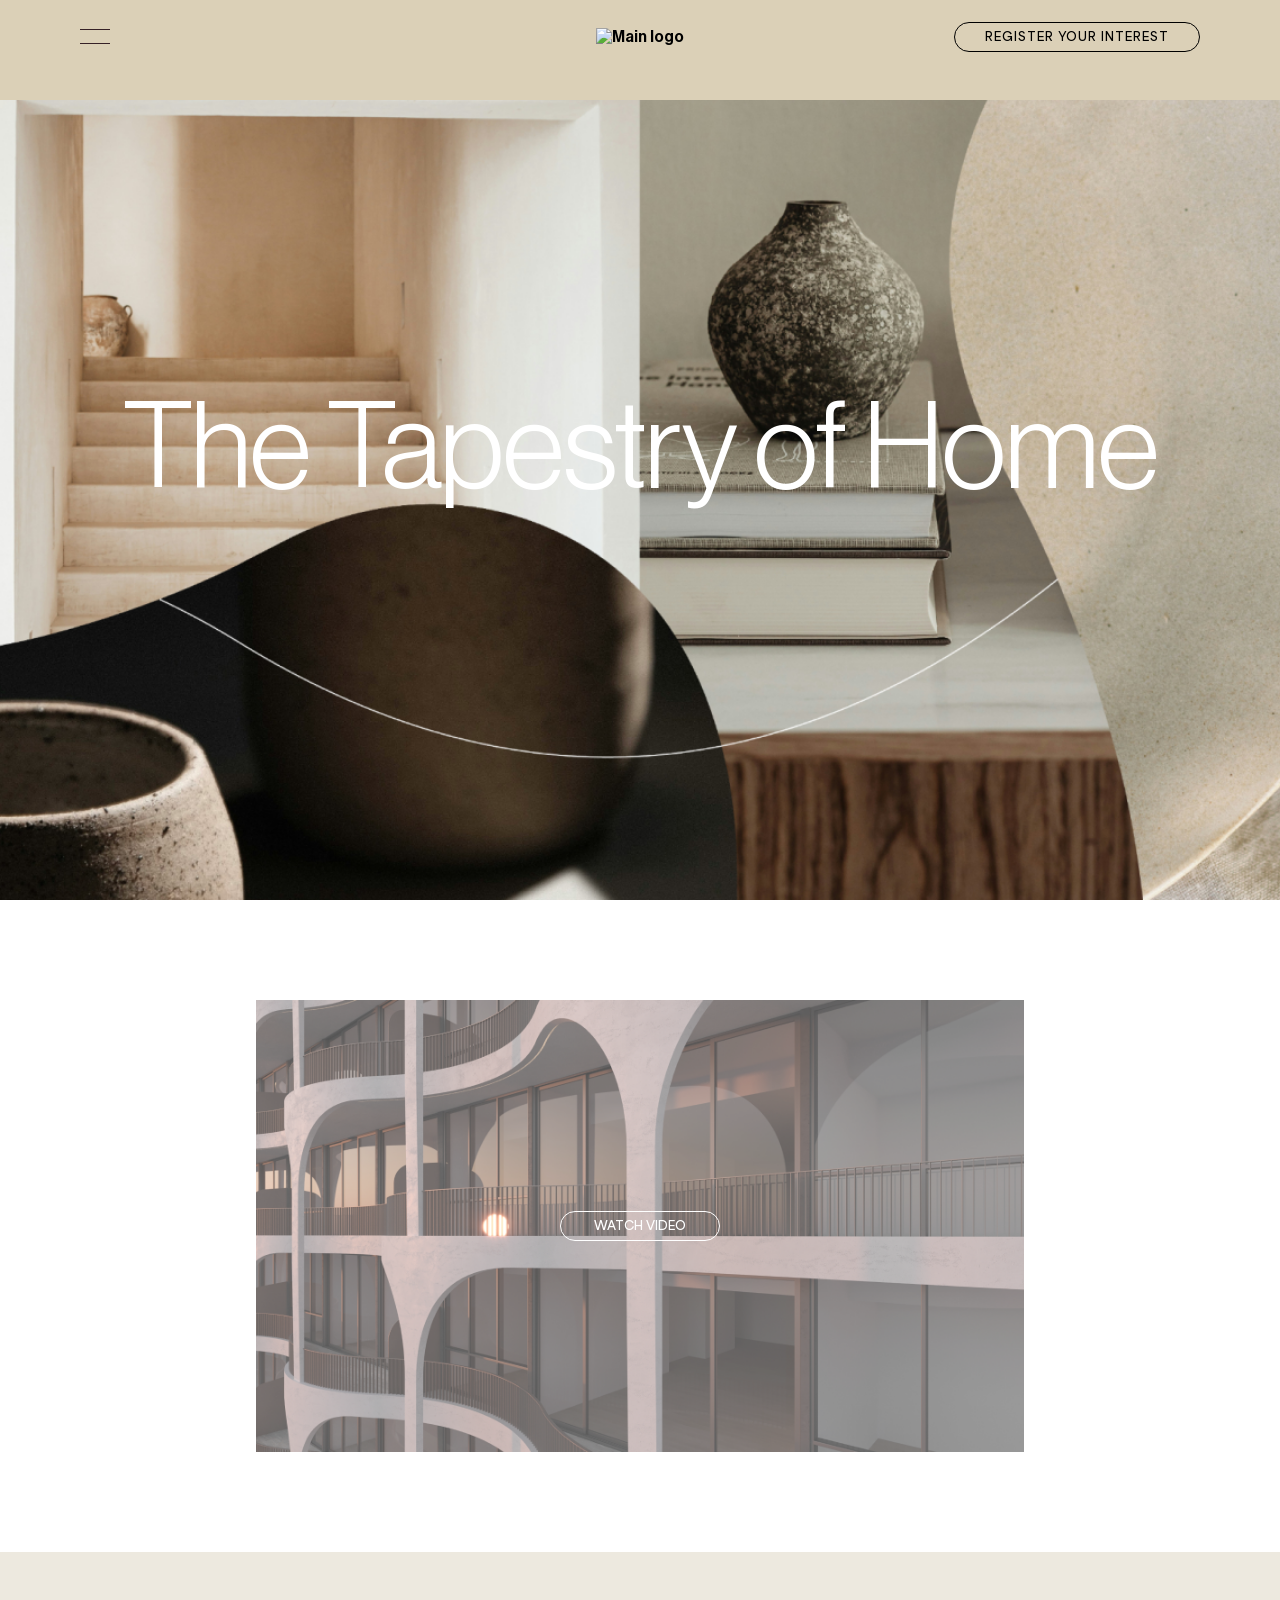
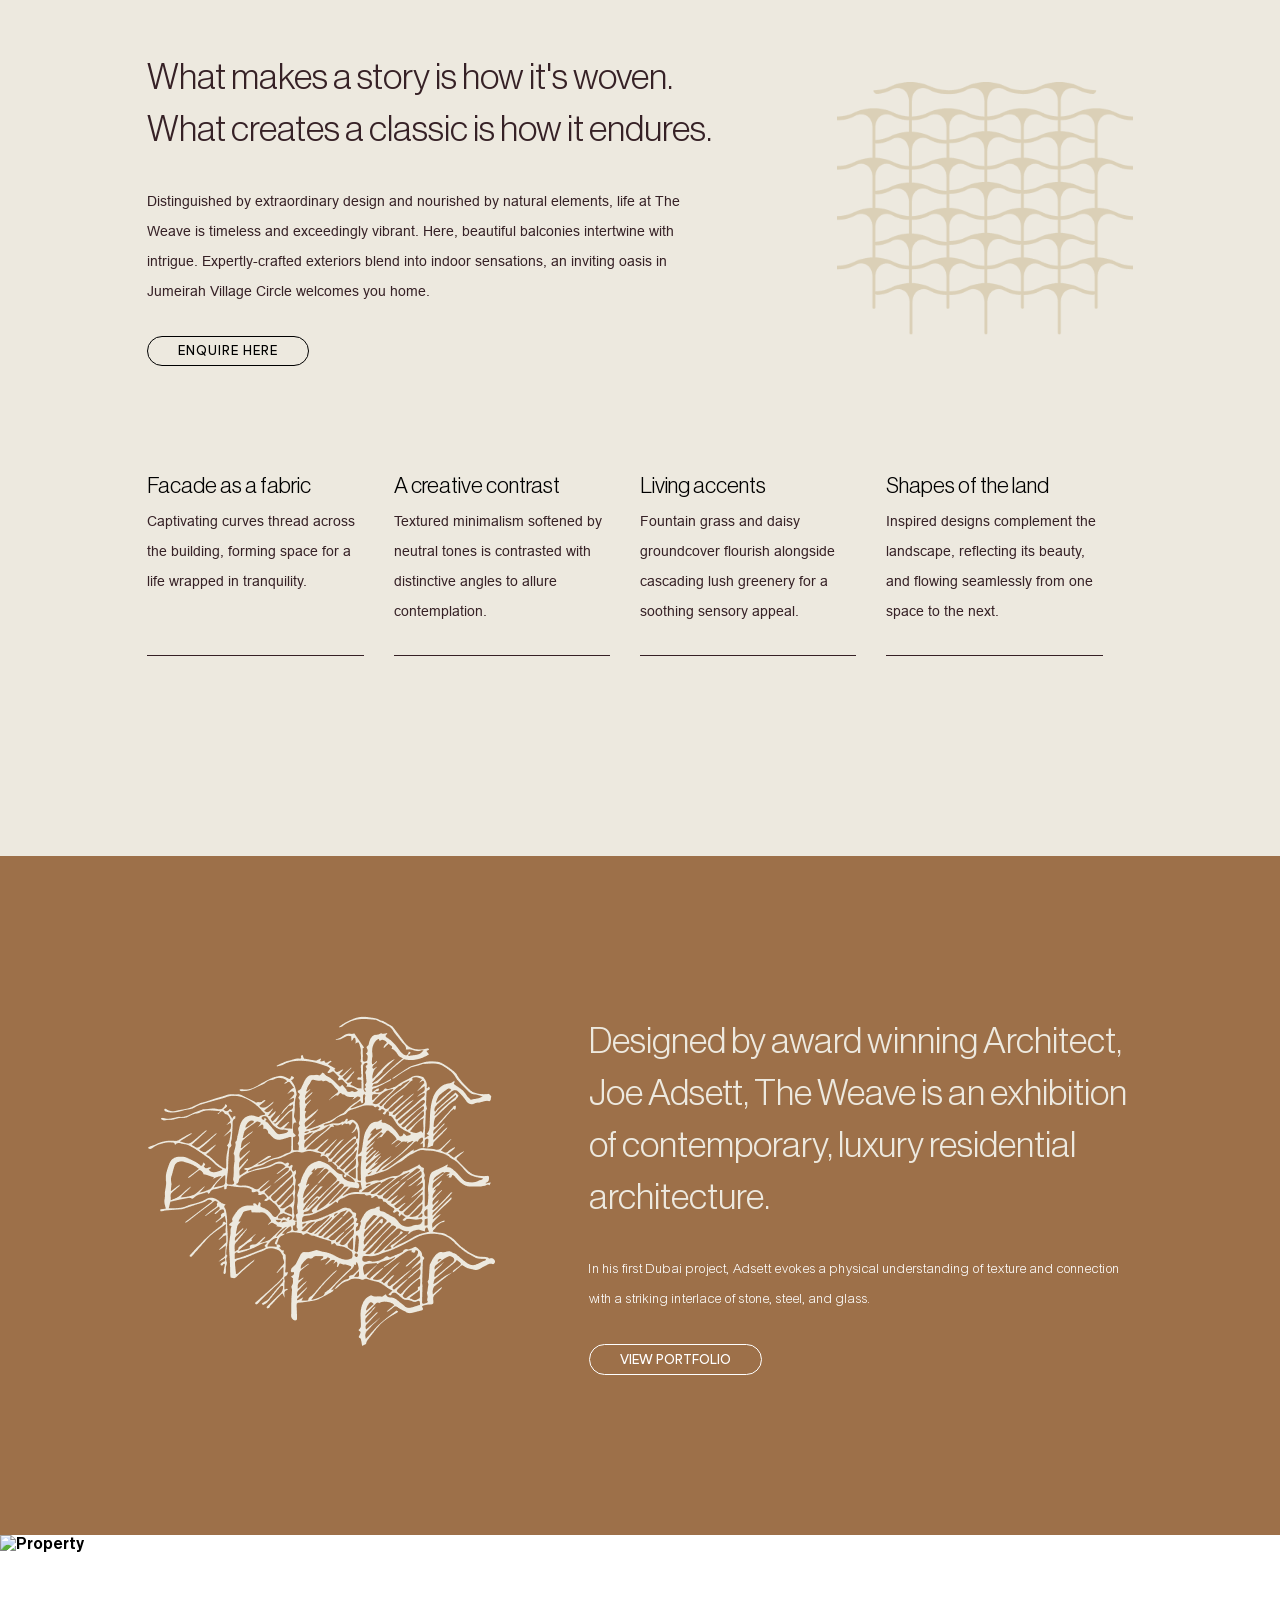
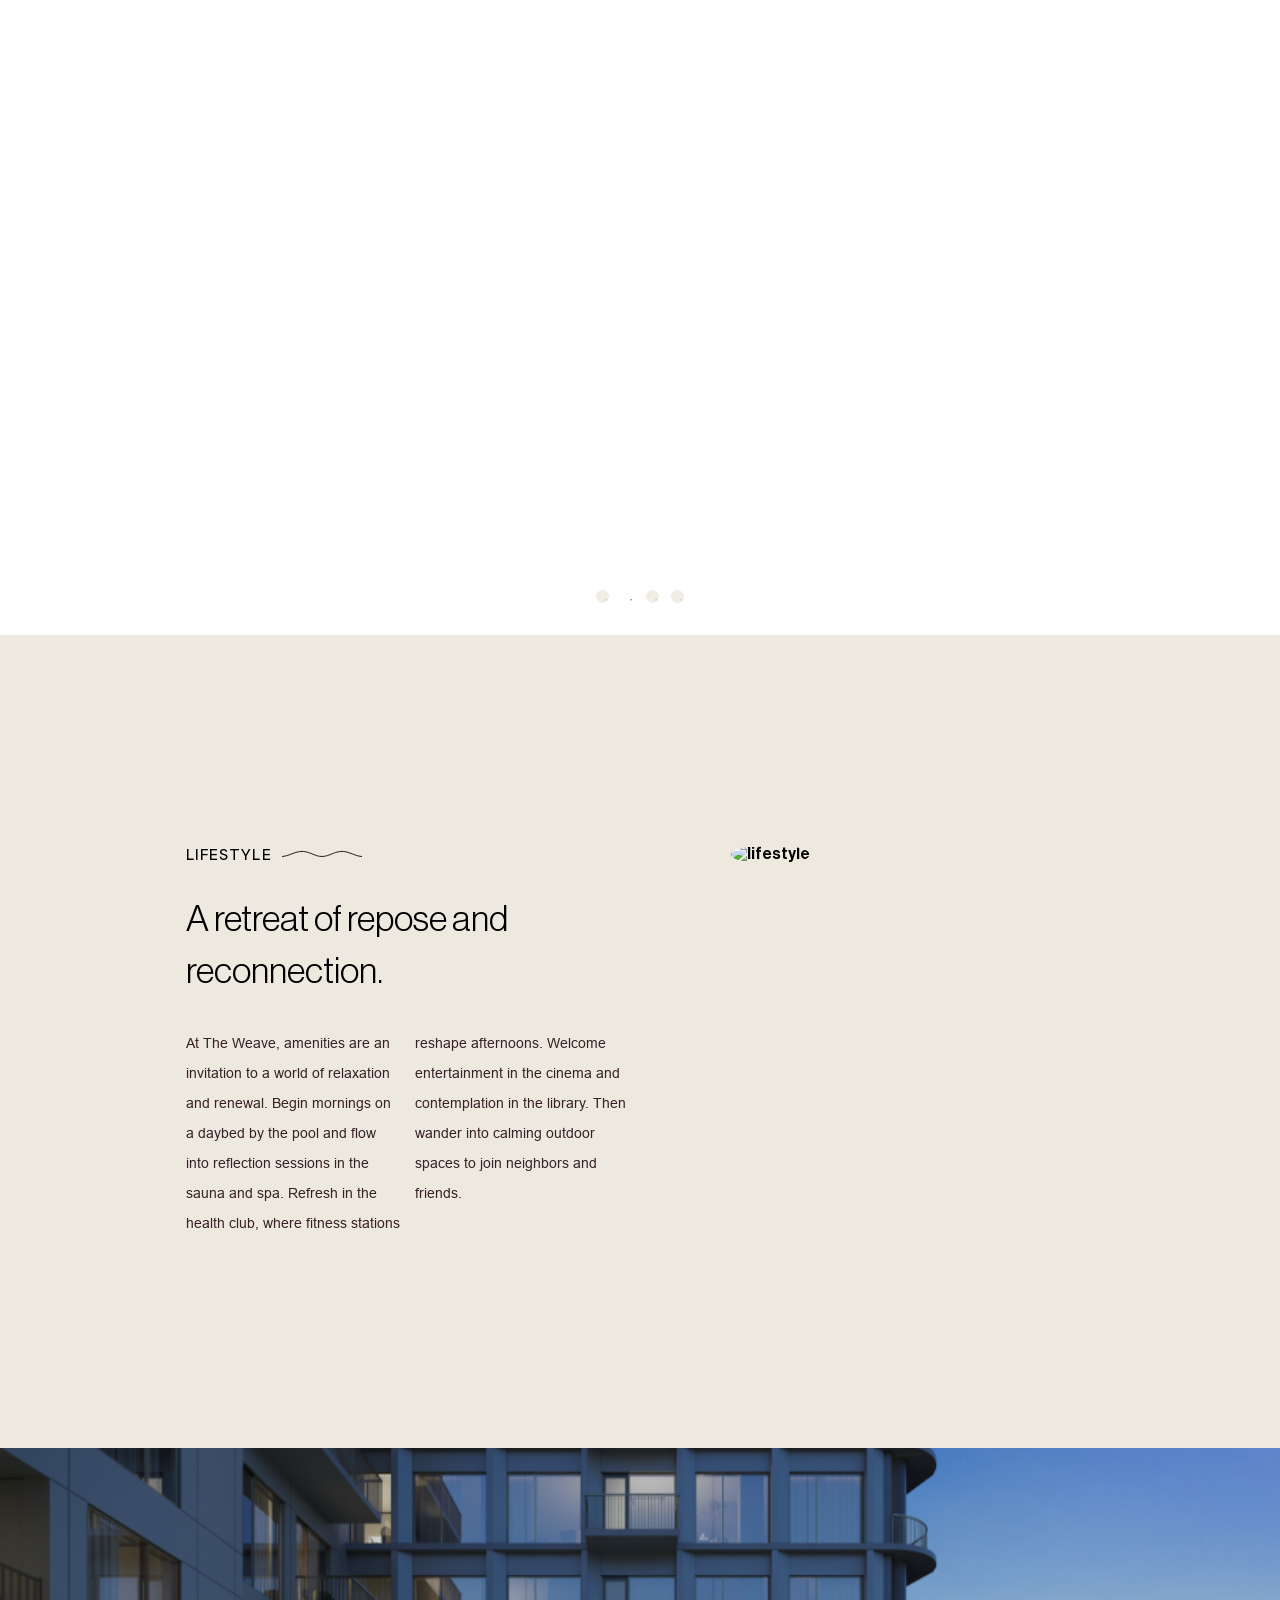
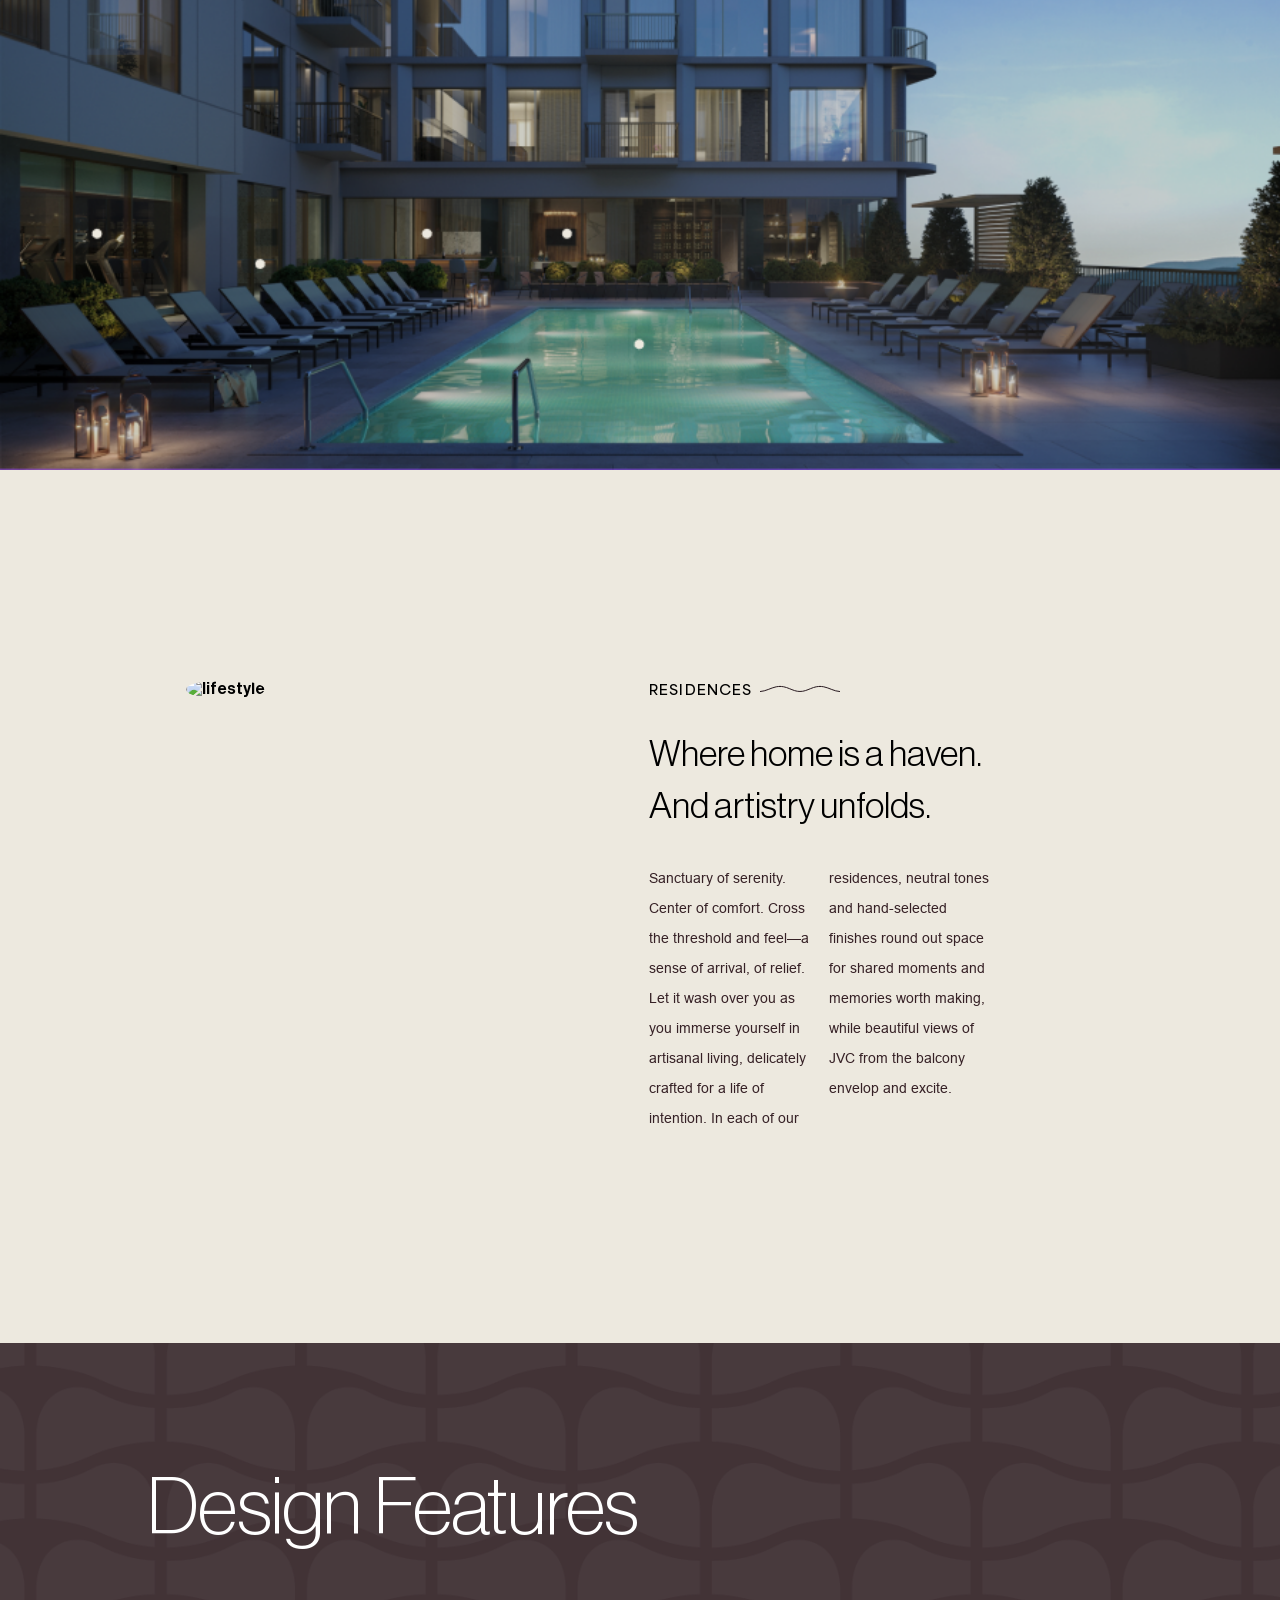
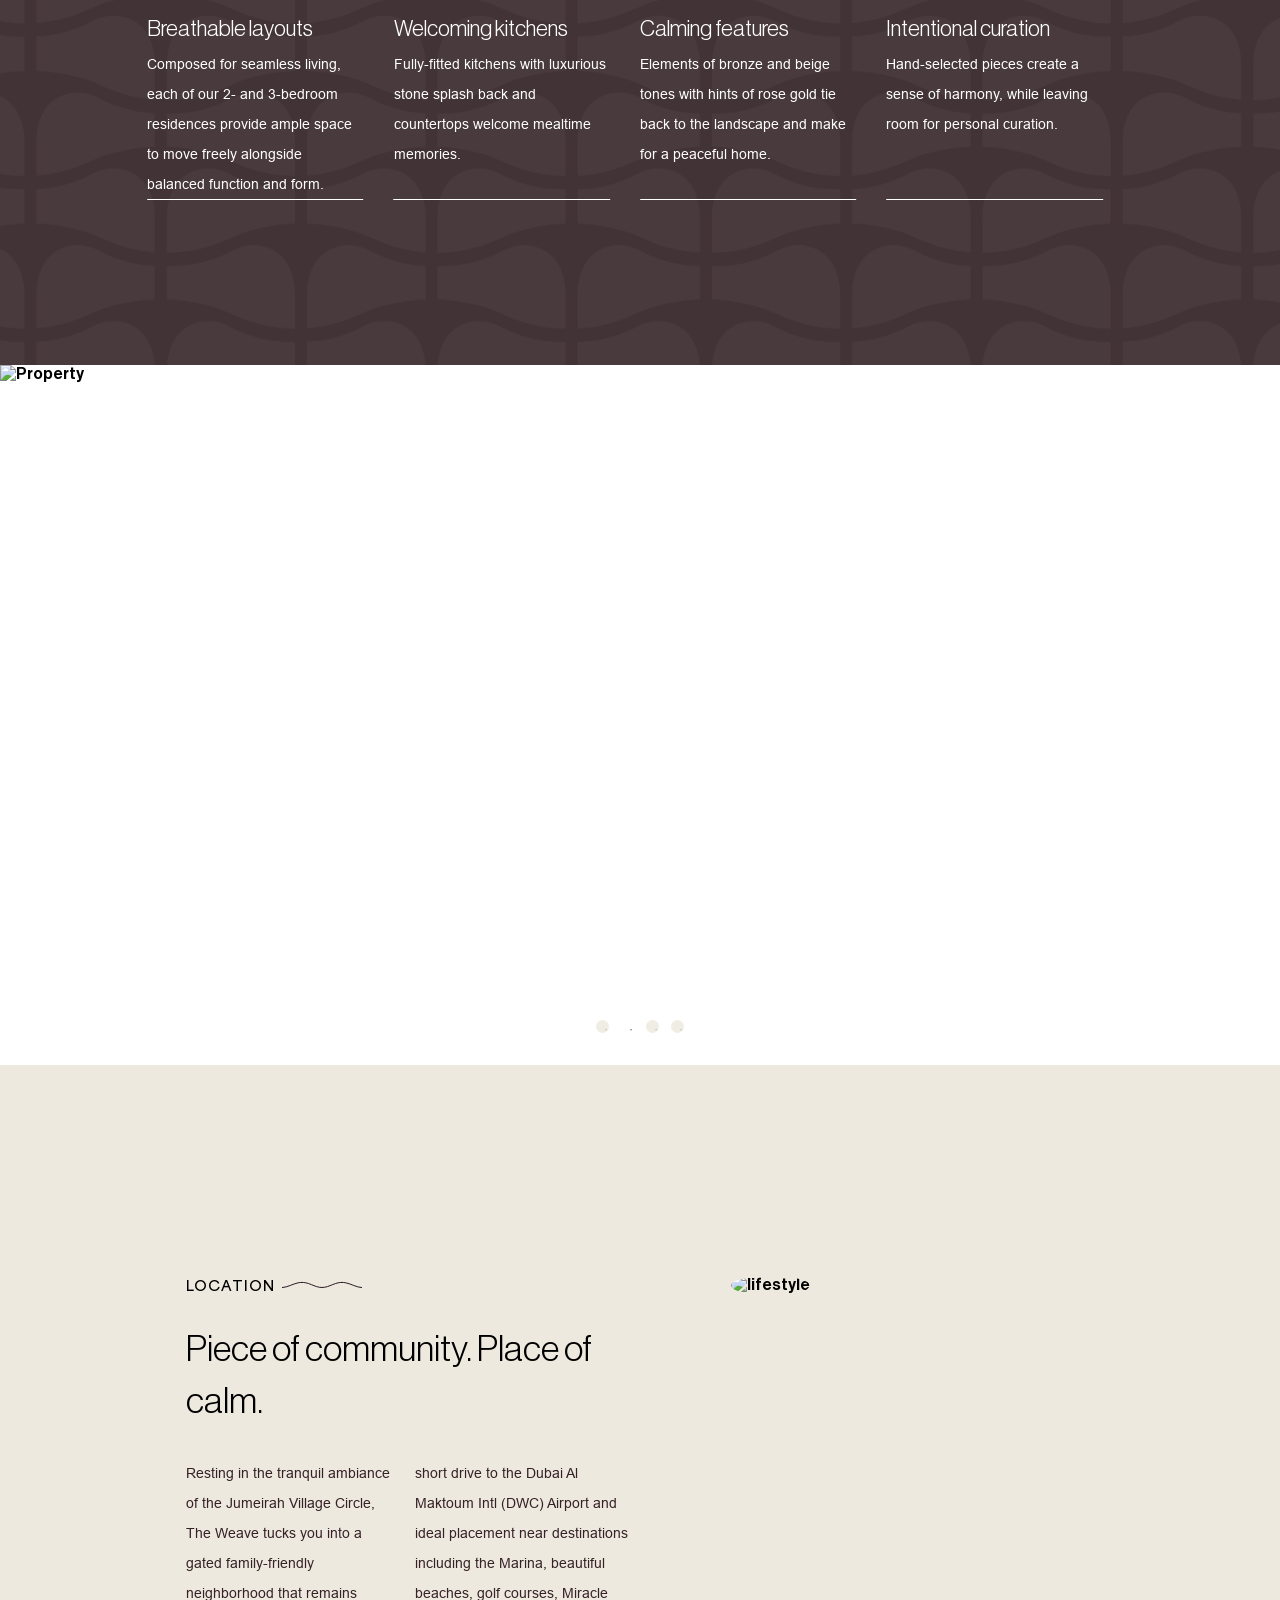
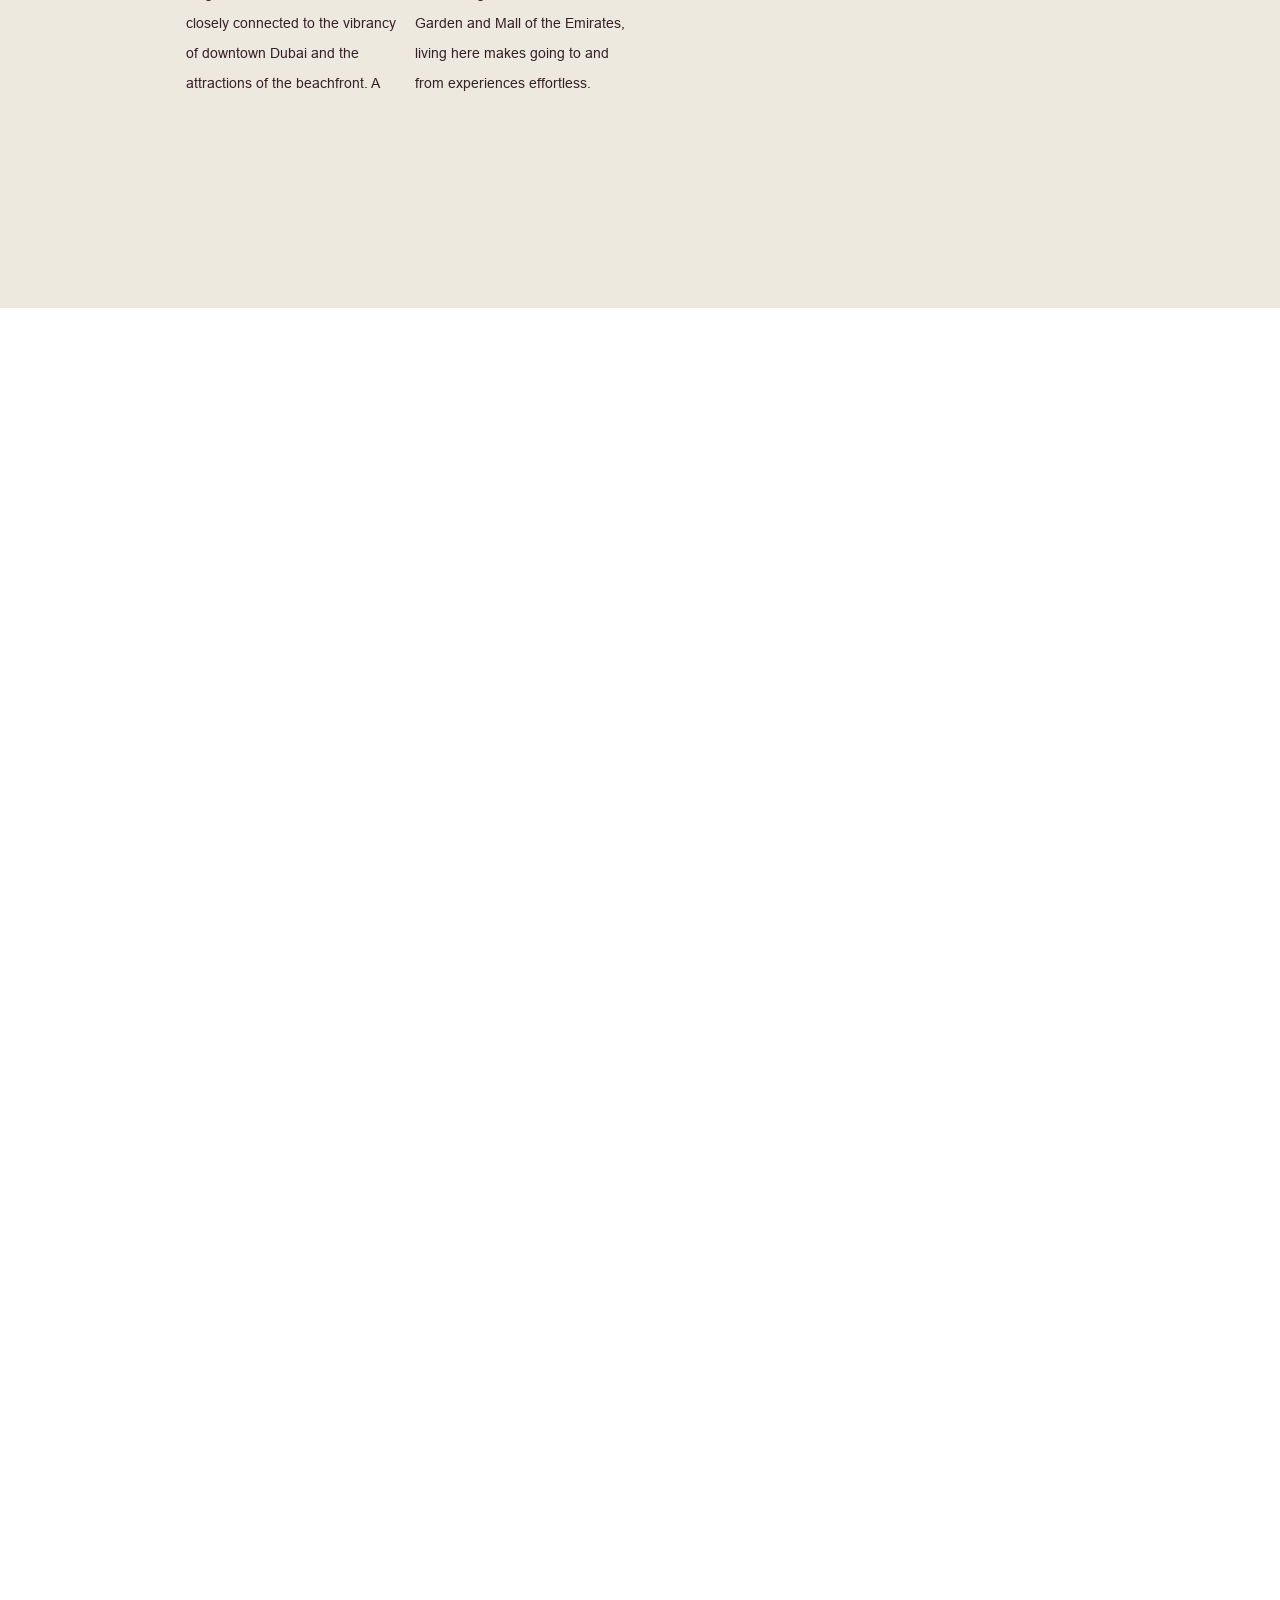
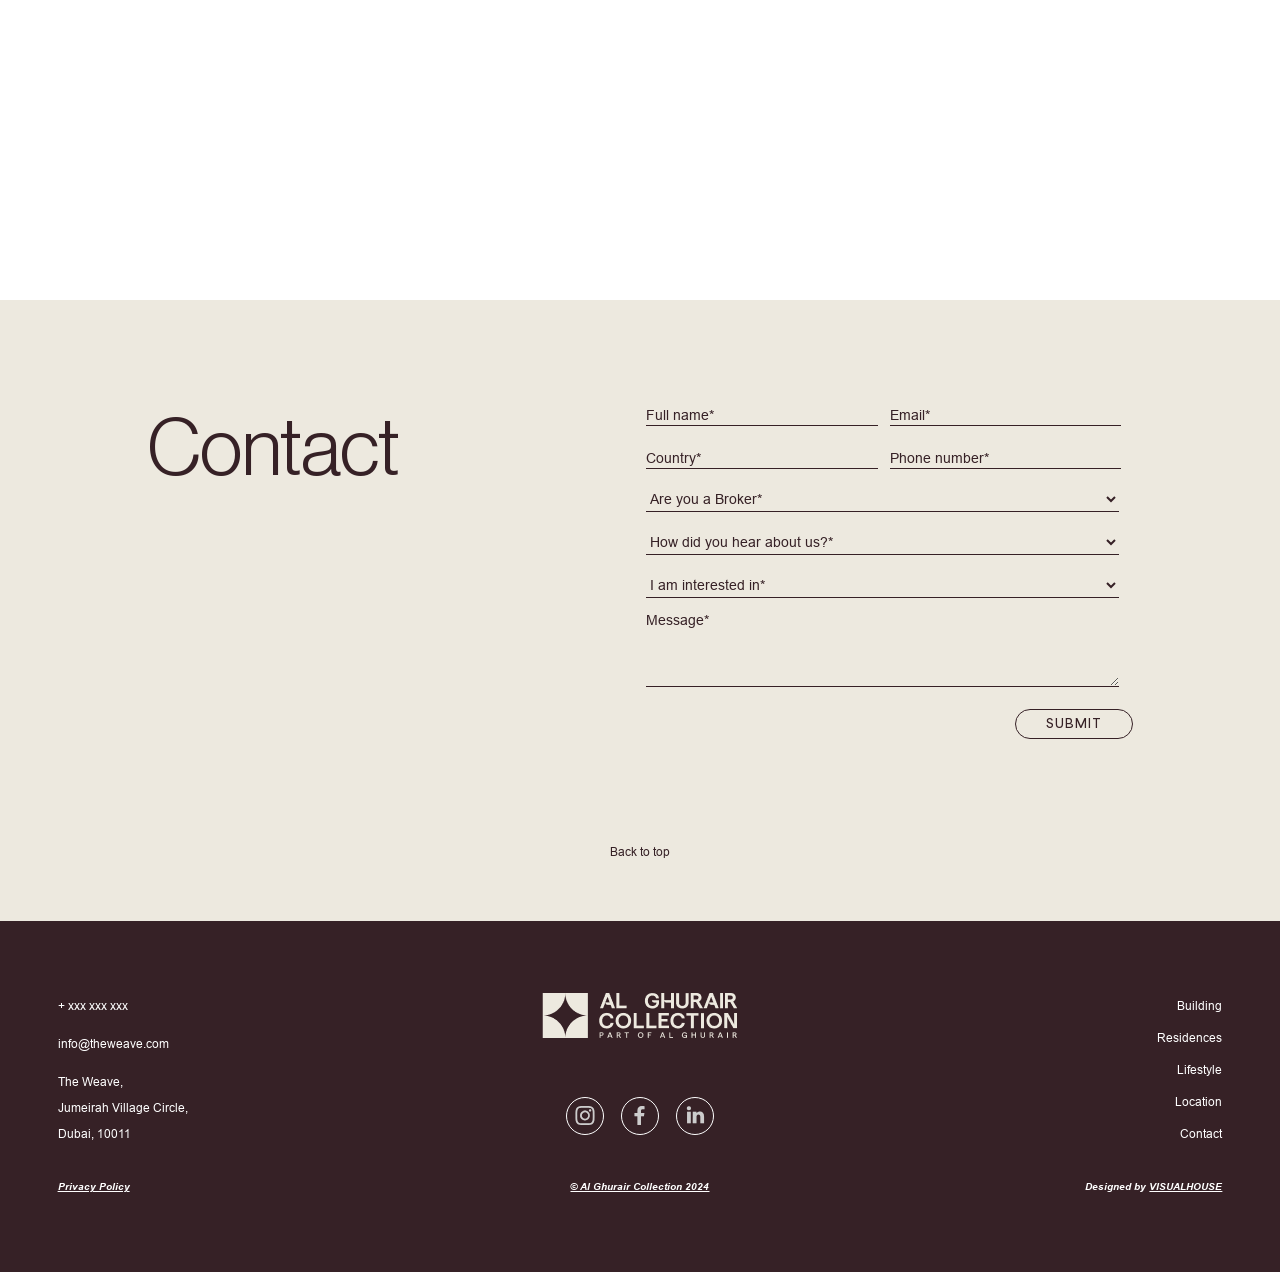
==== commit 8279b22b: "UI Fixes" ====
--- a/dev/index.html
+++ b/dev/index.html
@@ -767,34 +767,38 @@
 <script>
       function initMap() {
     var location = { lat: 25.1870175, lng: 55.2602345 }; // San Francisco, CA, USA
-    var mapOptions = {
-        center: location,
-        zoom: 15,
-        styles: [
-            {
-                "featureType": "road",
-              "elementType": "geometry",
-              "stylers": [
-                {
-                  "color": "#212121"
-                }
-              ]
-            },
+   // Starting map options
+   var mapOptions = {
+          center: location,
+          zoom: 12
+    };
+    
+    // Create a new Google Maps Object passing in the element and custom options
+    var map = new google.maps.Map(document.getElementById('map1'), mapOptions);
+    
+    
+    // State custom styles
+    var styles = [
+      {
+        "featureType": "landscape",
+        "stylers": [
+          { "color": "#D8E146" }
         ]
-  
-    };
-
-    // Create a map instance
-    var map1 = new google.maps.Map(document.getElementById('map1'), mapOptions);
-
-    // Add markers to the maps
-    var marker1 = new google.maps.Marker({
-        position: location,
-        map: map1,
-        title: 'Marker 1'
-    });
-
-   
+      },{
+        "featureType": "water",
+        "stylers": [
+          { "color": "red" }
+        ]
+      },{
+        "featureType": "poi.business",
+        "stylers": [
+          { "color": "#abdc89" }
+        ]
+      }
+    ]
+    
+    // Set custom styles on map
+    map.setOptions({styles: styles});
 }
 </script>
 <script src="js/temp/bundle.js"></script>
--- a/dev/css/styles.css
+++ b/dev/css/styles.css
@@ -76,7 +76,7 @@
   box-shadow: none;
   outline: none;
   font-size: 14px;
-  height: 48px;
+  height: 26px;
   width: 100%;
   box-sizing: border-box;
 }
@@ -978,11 +978,12 @@
   position: fixed;
   width: 100%;
   z-index: 9;
+  height: 100px;
 }
 @media screen and (max-width: 1024px) {
   .main__hdr {
     padding: 22px 30px;
-    height: 76px;
+    height: 79px;
   }
 }
 .main__hdr .main__hdr-flex {
@@ -1007,10 +1008,21 @@
   }
 }
 .hdr__toggle .menu__container.header__menu {
-  top: 76px;
+  top: 100px;
+}
+@media screen and (max-width: 1024px) {
+  .hdr__toggle .menu__container.header__menu {
+    top: 79px;
+    height: 100vh;
+  }
 }
 .hdr__toggle .hdr__menu {
   padding-bottom: 41px;
+}
+@media screen and (max-width: 1024px) {
+  .hdr__toggle .hdr__menu {
+    padding-bottom: 30px;
+  }
 }
 .hdr__toggle .hdr__menu ul li {
   display: inline-block;
@@ -1020,6 +1032,7 @@
 @media screen and (max-width: 1024px) {
   .hdr__toggle .hdr__menu ul li {
     display: block;
+    padding-bottom: 10px;
   }
 }
 .hdr__toggle .hdr__menu ul li a {
@@ -1103,6 +1116,9 @@
 .hdr__mail a {
   position: relative;
   padding-bottom: 10px;
+  font-size: 12px;
+  font-family: "Arial";
+  line-height: 26px;
 }
 .hdr__mail a:hover:after {
   content: '';
@@ -1170,7 +1186,7 @@
 
 @media screen and (max-width: 1024px) {
   .menu__container .hdr__btn {
-    width: 40%;
+    width: 70%;
     margin: 0 auto;
     margin-bottom: 10px !important;
   }
@@ -1206,19 +1222,41 @@
   width: 33.33%;
 }
 .footer__container .footer__col .footer__phone {
-  font-family: "Area";
+  font-family: "Arial";
   font-size: 12px;
   font-style: normal;
   font-weight: 400;
   line-height: 26px;
+  position: relative;
+  transition: .1s ease;
+}
+.footer__container .footer__col .footer__phone:hover::after {
+  content: '';
+  position: absolute;
+  bottom: 0px;
+  left: 0px;
+  width: 150px;
+  height: 1px;
+  background-color: #ffffff;
 }
 .footer__container .footer__col .footer__email {
-  font-family: "Area";
+  font-family: "Arial";
   font-size: 12px;
   font-style: normal;
   font-weight: 400;
   line-height: 26px;
   padding: 12px 0px;
+  position: relative;
+  transition: .1s ease;
+}
+.footer__container .footer__col .footer__email:hover::after {
+  content: '';
+  position: absolute;
+  bottom: 10px;
+  left: 0px;
+  width: 150px;
+  height: 1px;
+  background-color: #ffffff;
 }
 @media screen and (max-width: 1024px) {
   .footer__container .footer__col .footer__email {
@@ -1226,16 +1264,27 @@
   }
 }
 .footer__container .footer__col .footer__address {
+  padding-bottom: 21px;
+  position: relative;
+  transition: .1s ease;
   /* 216.667% */
+}
+.footer__container .footer__col .footer__address:hover::after {
+  content: '';
+  position: absolute;
+  bottom: 15px;
+  left: 0px;
+  width: 150px;
+  height: 1px;
+  background-color: #ffffff;
 }
 .footer__container .footer__col .footer__address p {
   color: #ffffff;
-  font-family: "Area";
+  font-family: "Arial";
   font-size: 12px;
   font-style: normal;
   font-weight: 400;
   line-height: 26px;
-  padding-bottom: 21px;
 }
 @media screen and (max-width: 1024px) {
   .footer__container .footer__col .footer__address p {
@@ -1243,7 +1292,7 @@
   }
 }
 .footer__container .footer__policy {
-  font-family: "Area";
+  font-family: "Arial";
   font-size: 10px;
   font-style: normal;
   font-weight: 600;
@@ -1281,10 +1330,18 @@
   height: 36px;
   display: block;
 }
+.footer__container .footer__social svg:hover path {
+  fill: #362126;
+}
+.footer__container .footer__social svg:hover {
+  background: white;
+  border-radius: 50%;
+  border: none;
+}
 
 .footer__copyright {
   text-align: center;
-  font-family: "Area";
+  font-family: "Arial";
   font-size: 10px;
   font-style: normal;
   font-weight: 600;
@@ -1306,12 +1363,25 @@
   padding-bottom: 21px;
 }
 .footer__menu ul li a {
-  font-family: "Area";
+  font-family: "Arial";
   font-size: 12px;
   font-style: normal;
   font-weight: 400;
   line-height: 26px;
   text-transform: capitalize;
+  margin-bottom: 6px;
+  display: block;
+  position: relative;
+  transition: .1s ease;
+}
+.footer__menu ul li a:hover::after {
+  content: '';
+  position: absolute;
+  bottom: 0px;
+  right: 0px;
+  width: 150px;
+  height: 1px;
+  background-color: #ffffff;
 }
 .footer__menu p {
   text-align: right;
@@ -1336,8 +1406,9 @@
   }
 }
 .btm__ftr p {
-  text-align: center;
-  font-family: "Area";
+  width: 33.33%;
+  text-align: right;
+  font-family: "Arial";
   font-size: 10px;
   font-style: normal;
   font-weight: 600;
@@ -1354,6 +1425,9 @@
 .btm__ftr p a {
   text-decoration-line: underline;
 }
+.btm__ftr div {
+  width: 33.33%;
+}
 @media screen and (max-width: 1024px) {
   .btm__ftr div {
     width: 100%;
@@ -1362,14 +1436,24 @@
 }
 
 .footer__moblogo {
-  padding-bottom: 38px;
+  padding-bottom: 30px;
+}
+
+.footer__flex {
+  align-items: flex-start;
 }
 
 .banner__wrap {
   overflow: hidden;
+  height: calc(100vh - 100px);
+}
+@media screen and (max-width: 1024px) {
+  .banner__wrap {
+    height: auto;
+  }
 }
 .banner__wrap .banner__img {
-  min-height: 800px;
+  min-height: calc(100vh - 100px);
   background-attachment: fixed;
   background-position: center;
   background-repeat: no-repeat;
@@ -1393,6 +1477,12 @@
 }
 .banner__container {
   position: relative;
+  padding-top: 100px;
+}
+@media screen and (max-width: 1024px) {
+  .banner__container {
+    padding-top: 79px;
+  }
 }
 
 .banner__content {
@@ -1431,7 +1521,7 @@
 }
 @media screen and (max-width: 1024px) {
   .home__textcontent {
-    padding: 80px 0px 0px 0px;
+    padding: 50px 0px 0px 0px;
   }
 }
 
@@ -1474,6 +1564,7 @@
   font-weight: 300;
   line-height: 52px;
   padding-bottom: 30px;
+  min-width: 650px;
 }
 @media screen and (max-width: 1024px) {
   .home__textcontentleft h2 {
@@ -1481,11 +1572,12 @@
     font-style: normal;
     font-weight: 300;
     line-height: 40px;
+    min-width: auto;
   }
 }
 .home__textcontentleft p {
   color: #362126;
-  font-family: "Area";
+  font-family: "Arial";
   font-size: 14px;
   font-style: normal;
   font-weight: 400;
@@ -1512,6 +1604,7 @@
 @media screen and (max-width: 1024px) {
   .home__textcontentright {
     width: 100%;
+    padding-top: 20px;
   }
 }
 @media screen and (max-width: 1024px) {
@@ -1540,12 +1633,12 @@
 }
 @media screen and (max-width: 1024px) {
   .home__textrow h6 {
-    padding-top: 10px;
+    padding-top: 30px;
   }
 }
 .home__textrow p {
   color: #362126;
-  font-family: "Area";
+  font-family: "Arial";
   font-size: 14px;
   font-style: normal;
   font-weight: 400;
@@ -1554,16 +1647,19 @@
 
 .home__textsingle {
   padding-right: 30px;
+  width: calc(100%/4);
 }
 @media screen and (max-width: 1024px) {
   .home__textsingle {
     padding-right: 0px;
+    width: 100%;
   }
 }
 .home__textsingle p {
   position: relative;
   padding-bottom: 15px;
   min-height: 135px;
+  max-height: 135px;
 }
 @media screen and (max-width: 1024px) {
   .home__textsingle p {
@@ -1636,7 +1732,7 @@
   }
 }
 .home__bg-textcontent .home__bg-right p {
-  font-family: "Area";
+  font-family: "Arial";
   font-size: 14px;
   font-style: normal;
   font-weight: 300;
@@ -1648,14 +1744,25 @@
   border: 1px solid #ffffff;
   border-radius: 30px;
   font-family: "Area";
-  font-weight: 300;
+  font-weight: bold;
   font-size: 12px;
   padding: 7px 30px;
 }
+.home__bg-textcontent .home__bg-right .btn-content:hover {
+  background-color: #ffffff;
+  color: #000000;
+  border: 1px solid #ffffff;
+}
+@media screen and (max-width: 1024px) {
+  .home__bg-textcontent .home__bg-right .btn-content {
+    width: 200px;
+    height: 30px;
+  }
+}
 
 .intro__container {
   background-color: #EDE9DF;
-  padding: 250px 0px;
+  padding: 210px 0px;
 }
 @media screen and (max-width: 1024px) {
   .intro__container {
@@ -1693,7 +1800,7 @@
 }
 
 .intro__rowleft {
-  width: 70%;
+  width: 60%;
 }
 @media screen and (max-width: 1024px) {
   .intro__rowleft {
@@ -1702,7 +1809,7 @@
 }
 
 .intro__rowright {
-  width: 30%;
+  width: 40%;
 }
 @media screen and (max-width: 1024px) {
   .intro__rowright {
@@ -1779,7 +1886,7 @@
 
 .introcont p {
   color: #362126;
-  font-family: "Area";
+  font-family: "Arial";
   font-size: 14px;
   font-style: normal;
   font-weight: 400;
@@ -1805,7 +1912,7 @@
 }
 @media screen and (max-width: 1024px) {
   .contact__container {
-    padding: 50px 0px 0px 0px;
+    padding: 50px 0px 50px 0px;
   }
 }
 
@@ -1846,6 +1953,8 @@
   .contact__containerwrap .contact__title {
     width: 100%;
     font-size: 60px;
+    line-height: 70px;
+    padding-bottom: 18px;
   }
 }
 
@@ -1864,6 +1973,7 @@
 @media screen and (max-width: 1024px) {
   .wd-50 {
     width: 100%;
+    margin: 0px !important;
   }
 }
 
@@ -1918,7 +2028,7 @@
 
 input:focus + .form-label,
 input.has-value + .form-label {
-  top: 5px;
+  top: -14px;
   font-size: 14px;
 }
 
@@ -1930,11 +2040,17 @@
 
 .group {
   position: relative;
-  margin-bottom: 20px;
+  margin-bottom: 17px;
+}
+@media screen and (max-width: 1024px) {
+  .group {
+    margin-bottom: 20px !important;
+  }
 }
 
 label.error {
   top: auto !important;
+  position: initial;
 }
 
 select ~ label {
@@ -1943,7 +2059,11 @@
 
 .msgBox textarea:focus ~ .form-label,
 .msgBox textarea.has-value ~ .form-label, .msgBox textarea:valid ~ label {
-  top: -15px;
+  top: -10px;
+}
+
+.msgBox textarea {
+  height: 72px;
 }
 
 .msgBox .form-label {
@@ -1969,11 +2089,22 @@
   outline: none;
 }
 
+.row__cls {
+  display: flex;
+  flex-wrap: wrap;
+}
+
 input:focus ~ label,
 input:valid ~ label {
-  top: -10px;
+  top: -20px;
   font-size: 10px;
   color: #362126;
+}
+
+input[type=number]::-webkit-inner-spin-button,
+input[type=number]::-webkit-outer-spin-button {
+  -webkit-appearance: none;
+  margin: 0;
 }
 
 label {
@@ -1987,7 +2118,7 @@
   position: absolute;
   pointer-events: none;
   left: 0px;
-  top: 10px;
+  top: 0px;
   transition: 300ms ease all;
 }
 
@@ -2024,9 +2155,38 @@
   }
 }
 
+input[type=number]::-webkit-inner-spin-button,
+input[type=number]::-webkit-outer-spin-button {
+  -webkit-appearance: none;
+  -moz-appearance: none;
+  appearance: none;
+  margin: 0;
+}
+
+/* Change the white to any color */
+input:-webkit-autofill,
+input:-webkit-autofill:hover,
+input:-webkit-autofill:focus,
+input:-webkit-autofill:active {
+  -webkit-box-shadow: 0 0 0 30px #ede9df inset !important;
+  color: #000 !important;
+}
+
+/*Change text in autofill textbox*/
+input:-webkit-autofill {
+  -webkit-text-fill-color: #000 !important;
+}
+
 .wd-100 {
-  width: 100%;
+  width: 96%;
   clear: both;
+  margin: 0 6px 17px 6px;
+}
+@media screen and (max-width: 1024px) {
+  .wd-100 {
+    width: 100%;
+    margin: 0 0 20px 0px;
+  }
 }
 
 .submit__btn {
@@ -2048,7 +2208,13 @@
 @media screen and (max-width: 1024px) {
   .submit__btn {
     float: none;
-  }
+    width: 120px;
+    height: 30px;
+  }
+}
+.submit__btn:hover {
+  background-color: #000 !important;
+  color: #fff;
 }
 
 a.backtotop {
@@ -2062,11 +2228,32 @@
   /* 216.667% */
   padding-bottom: 56px;
   display: block;
+  position: relative;
+}
+a.backtotop:hover::after {
+  content: '';
+  position: absolute;
+  bottom: 50px;
+  width: 300px;
+  height: 1.5px;
+  left: 0px;
+  background-color: #362126;
+  margin-top: 30px;
+  text-align: center;
+  transform: translateX(-50%);
+  left: 50%;
 }
 @media screen and (max-width: 1024px) {
   a.backtotop {
     padding-bottom: 20px;
     padding-top: 20px;
+    display: none;
+  }
+}
+
+@media screen and (max-width: 1024px) {
+  .input__btn {
+    margin-bottom: 0px !important;
   }
 }
 
@@ -2075,11 +2262,20 @@
   border-radius: 30px;
   font-family: "Area";
   font-weight: bold;
+  font-size: 12px;
+  min-width: 160px;
+  height: 30px;
+  line-height: 22px;
 }
 @media screen and (max-width: 1024px) {
   .btn__watchvideo {
     font-size: 12px;
   }
+}
+.btn__watchvideo:hover {
+  background-color: #ffffff;
+  color: #000000;
+  border: 1px solid #ffffff;
 }
 
 .video__btn {
@@ -2108,7 +2304,6 @@
 @media screen and (max-width: 1024px) {
   .home__videocontainer {
     width: 100%;
-    padding: 30px;
     box-sizing: border-box;
   }
 }
@@ -2269,7 +2464,7 @@
 }
 @media screen and (max-width: 1024px) {
   .home__designfeatures {
-    height: 900px;
+    height: 853px;
   }
 }
 .home__designfeatures img {
@@ -2504,7 +2699,7 @@
 }
 @media only screen and (min-width: 275px) and (max-width: 767px) {
   .home__video {
-    padding: 30px 0px;
+    padding: 30px 30px;
   }
 }
 
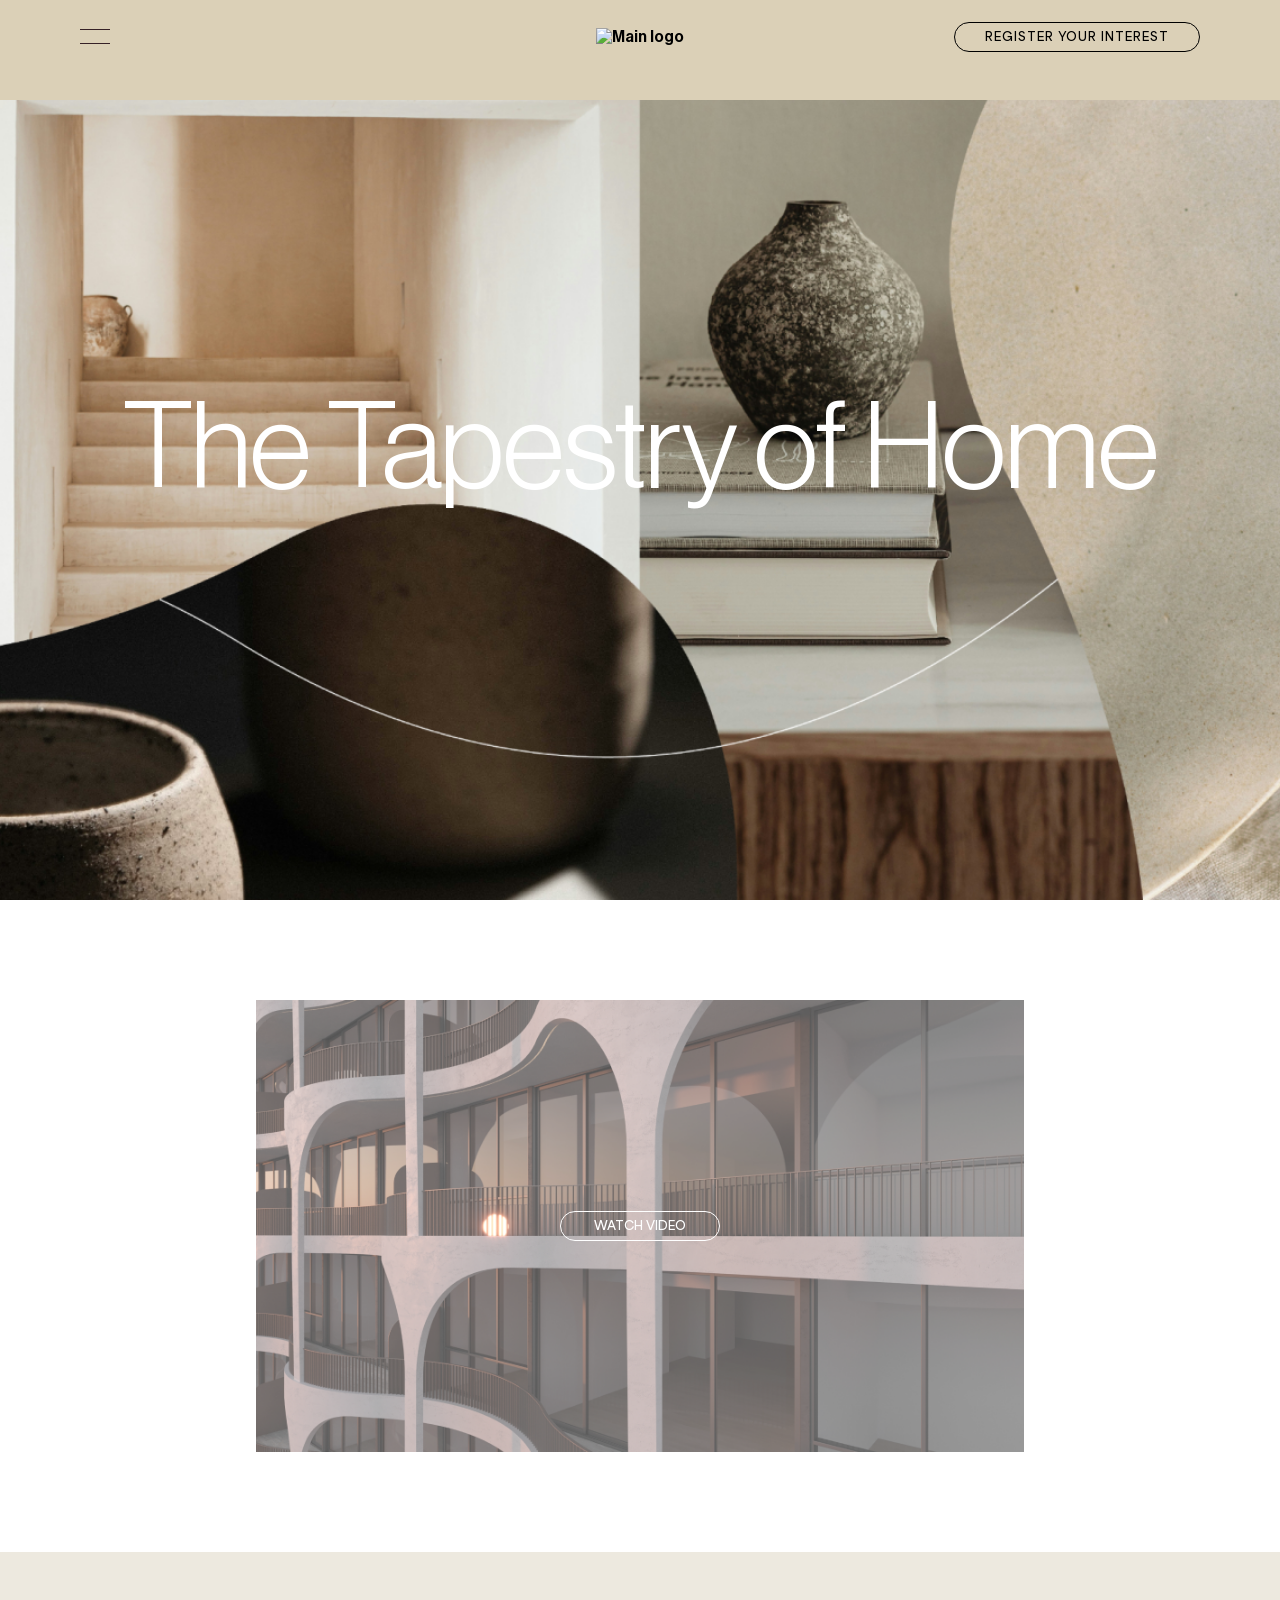
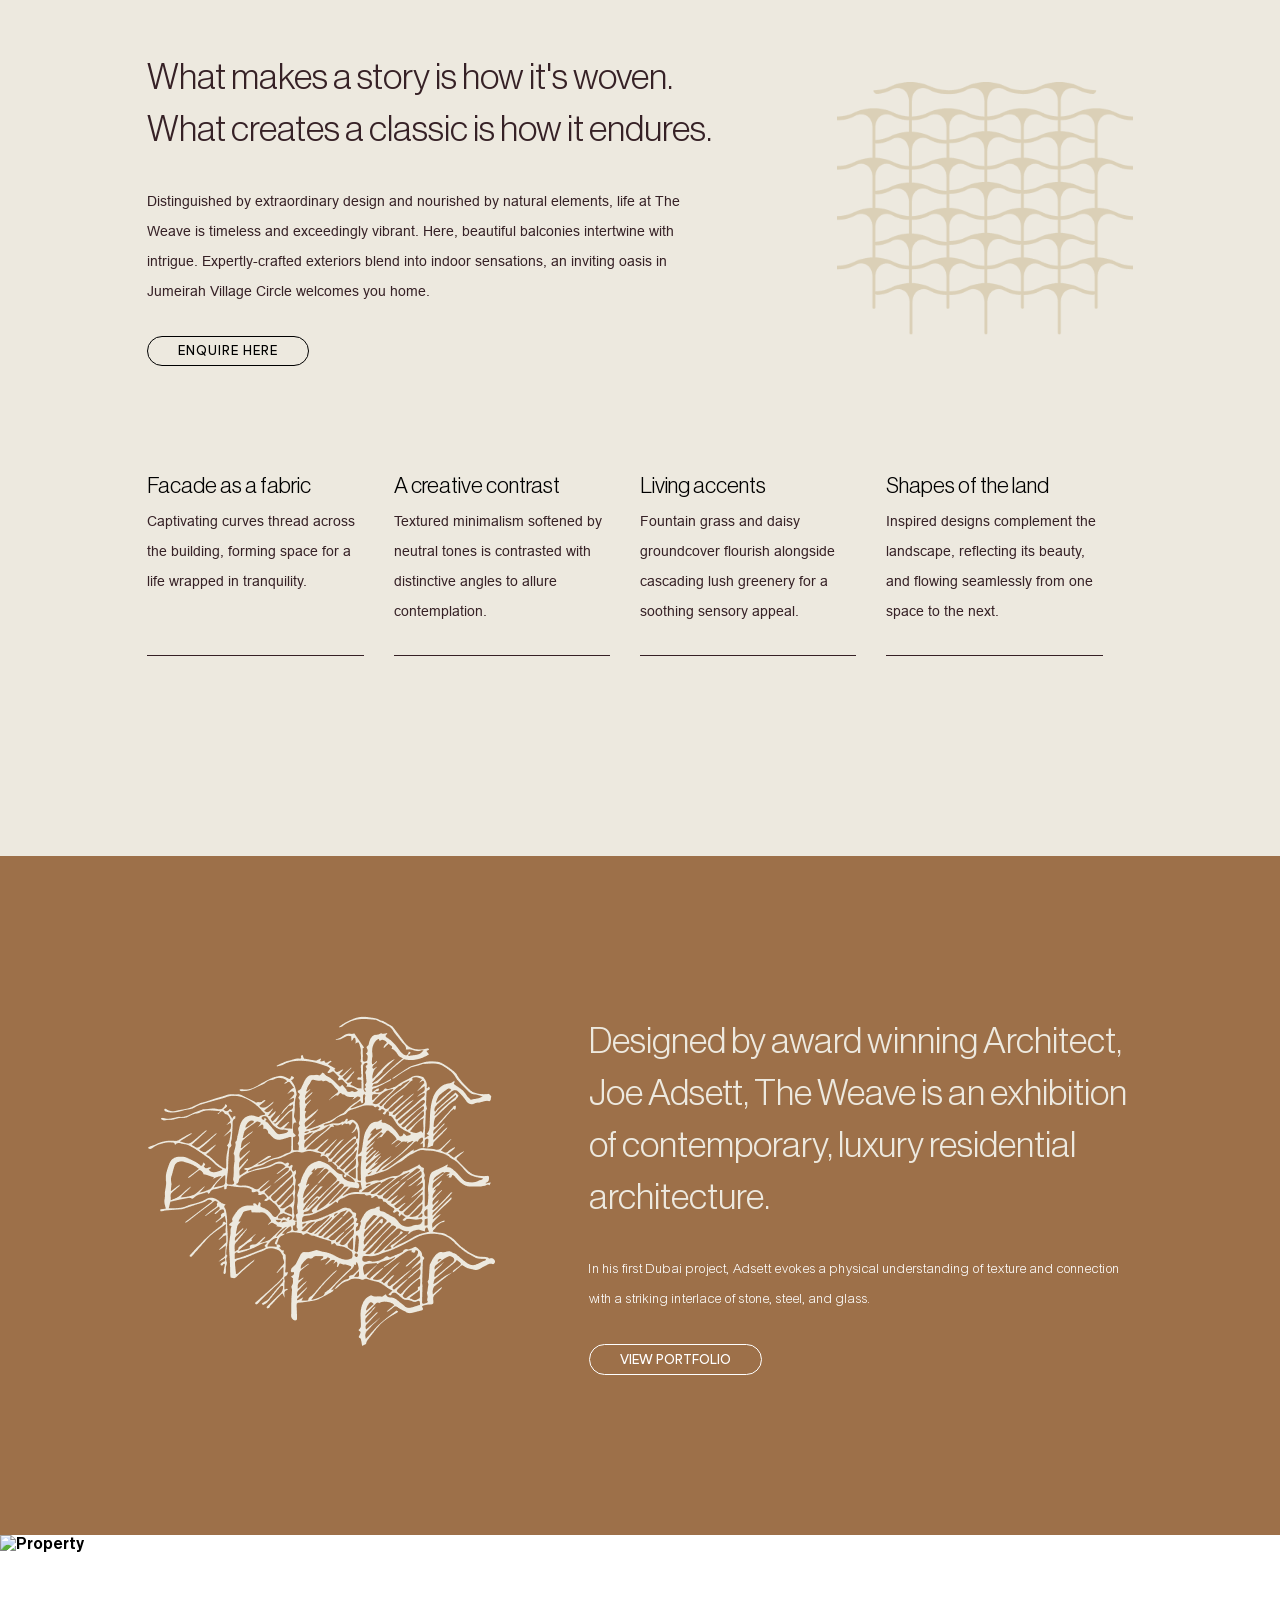
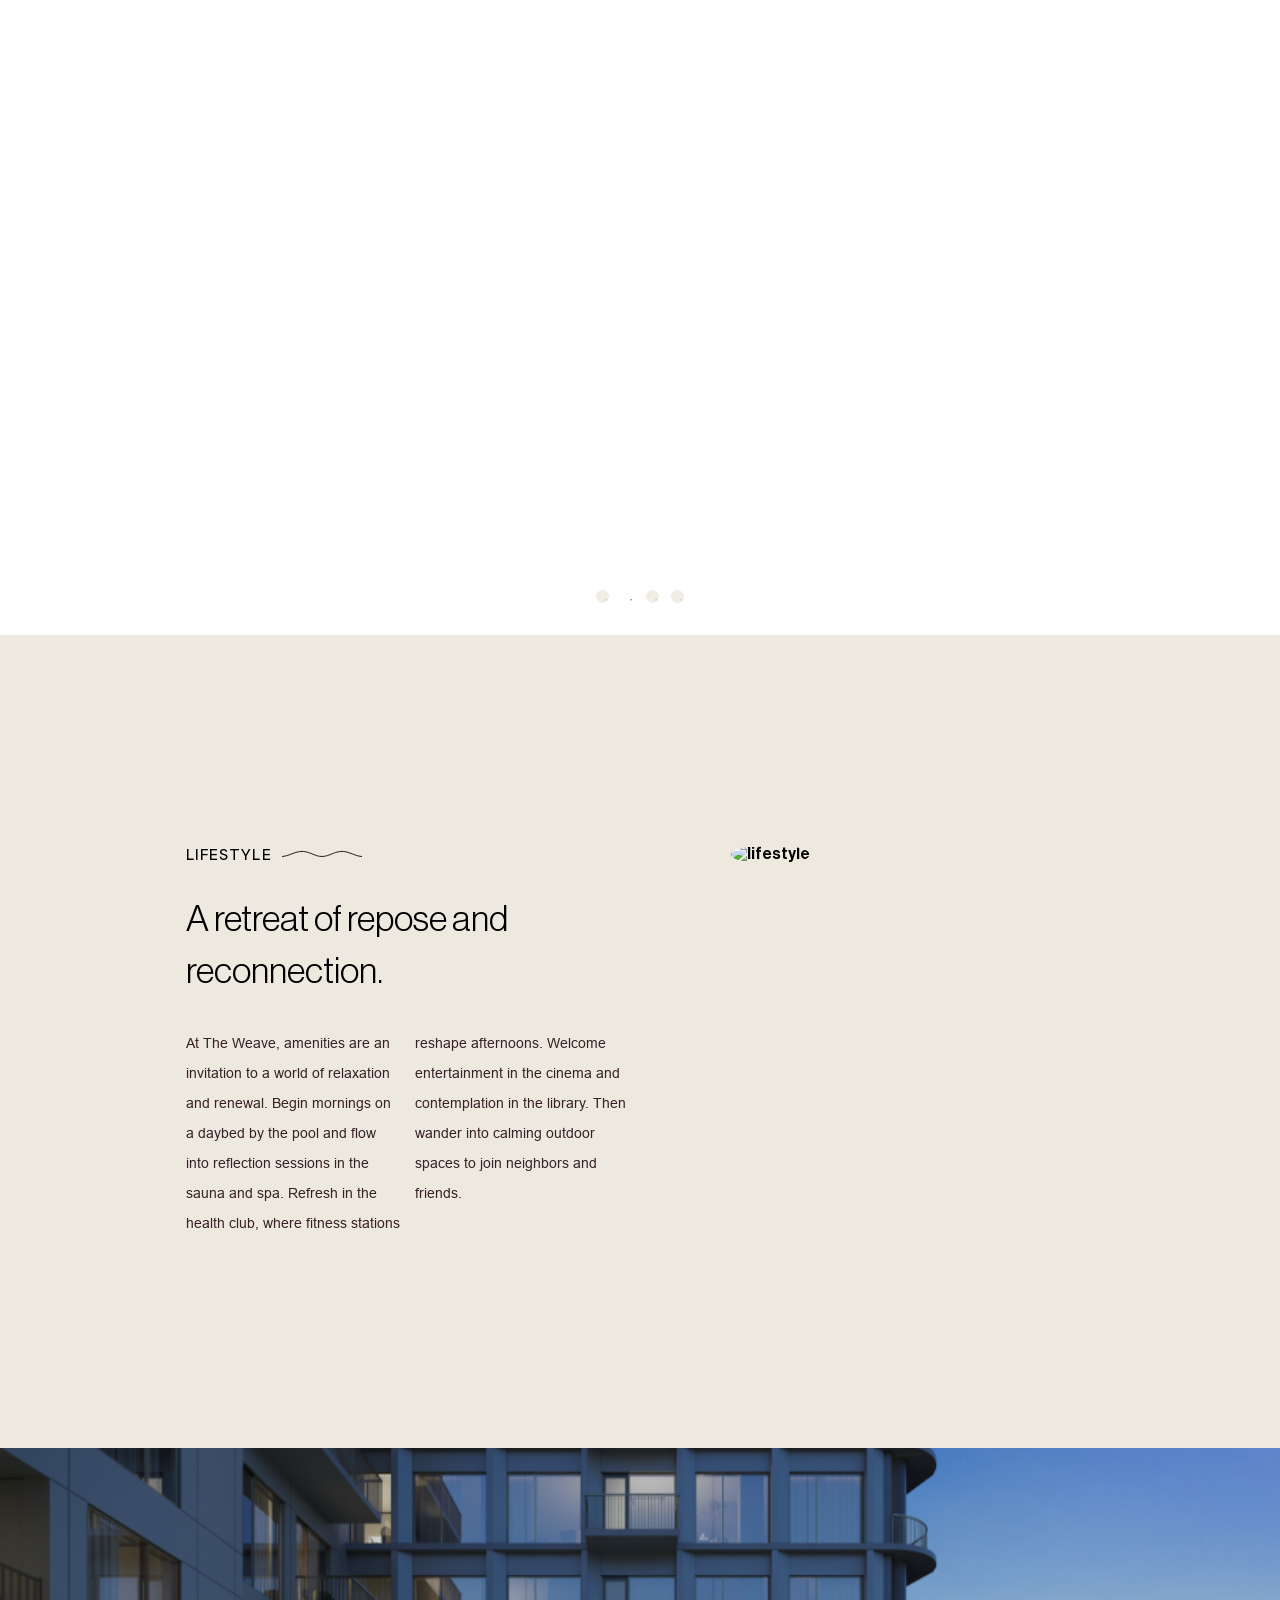
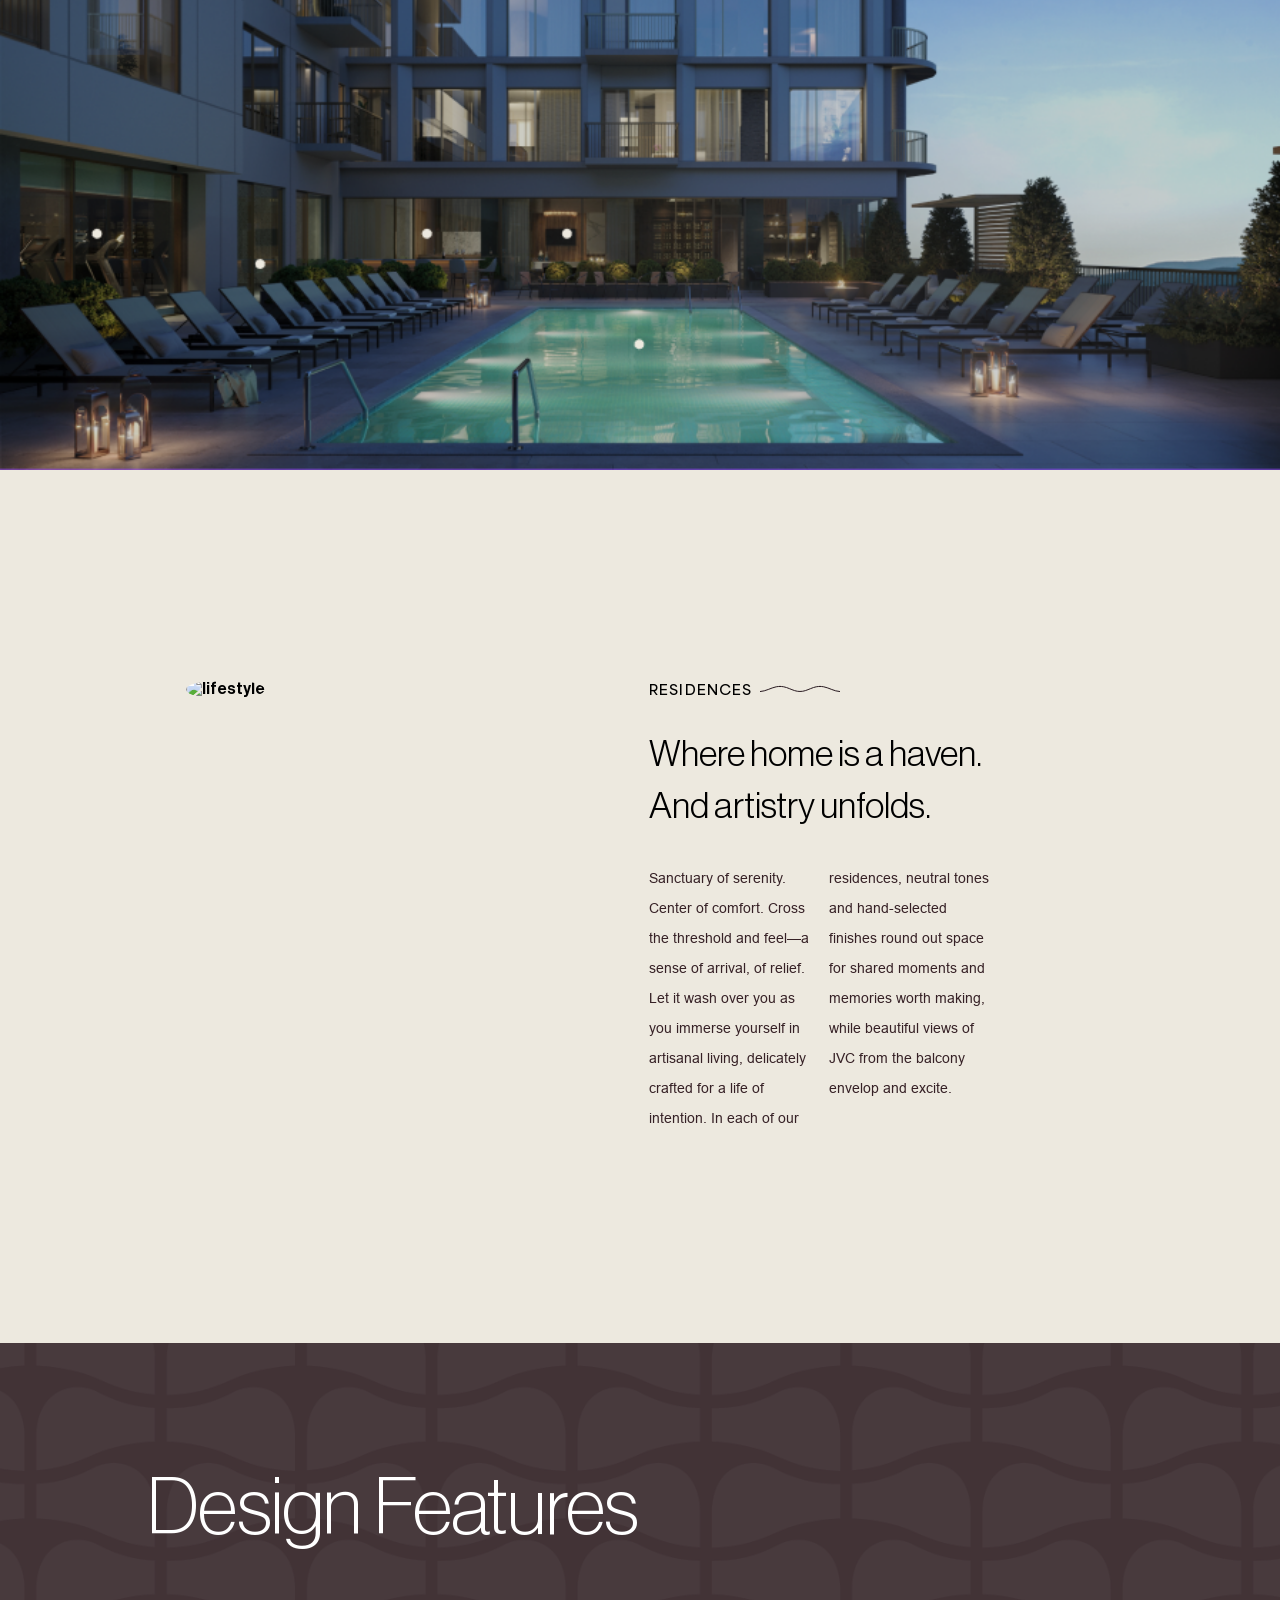
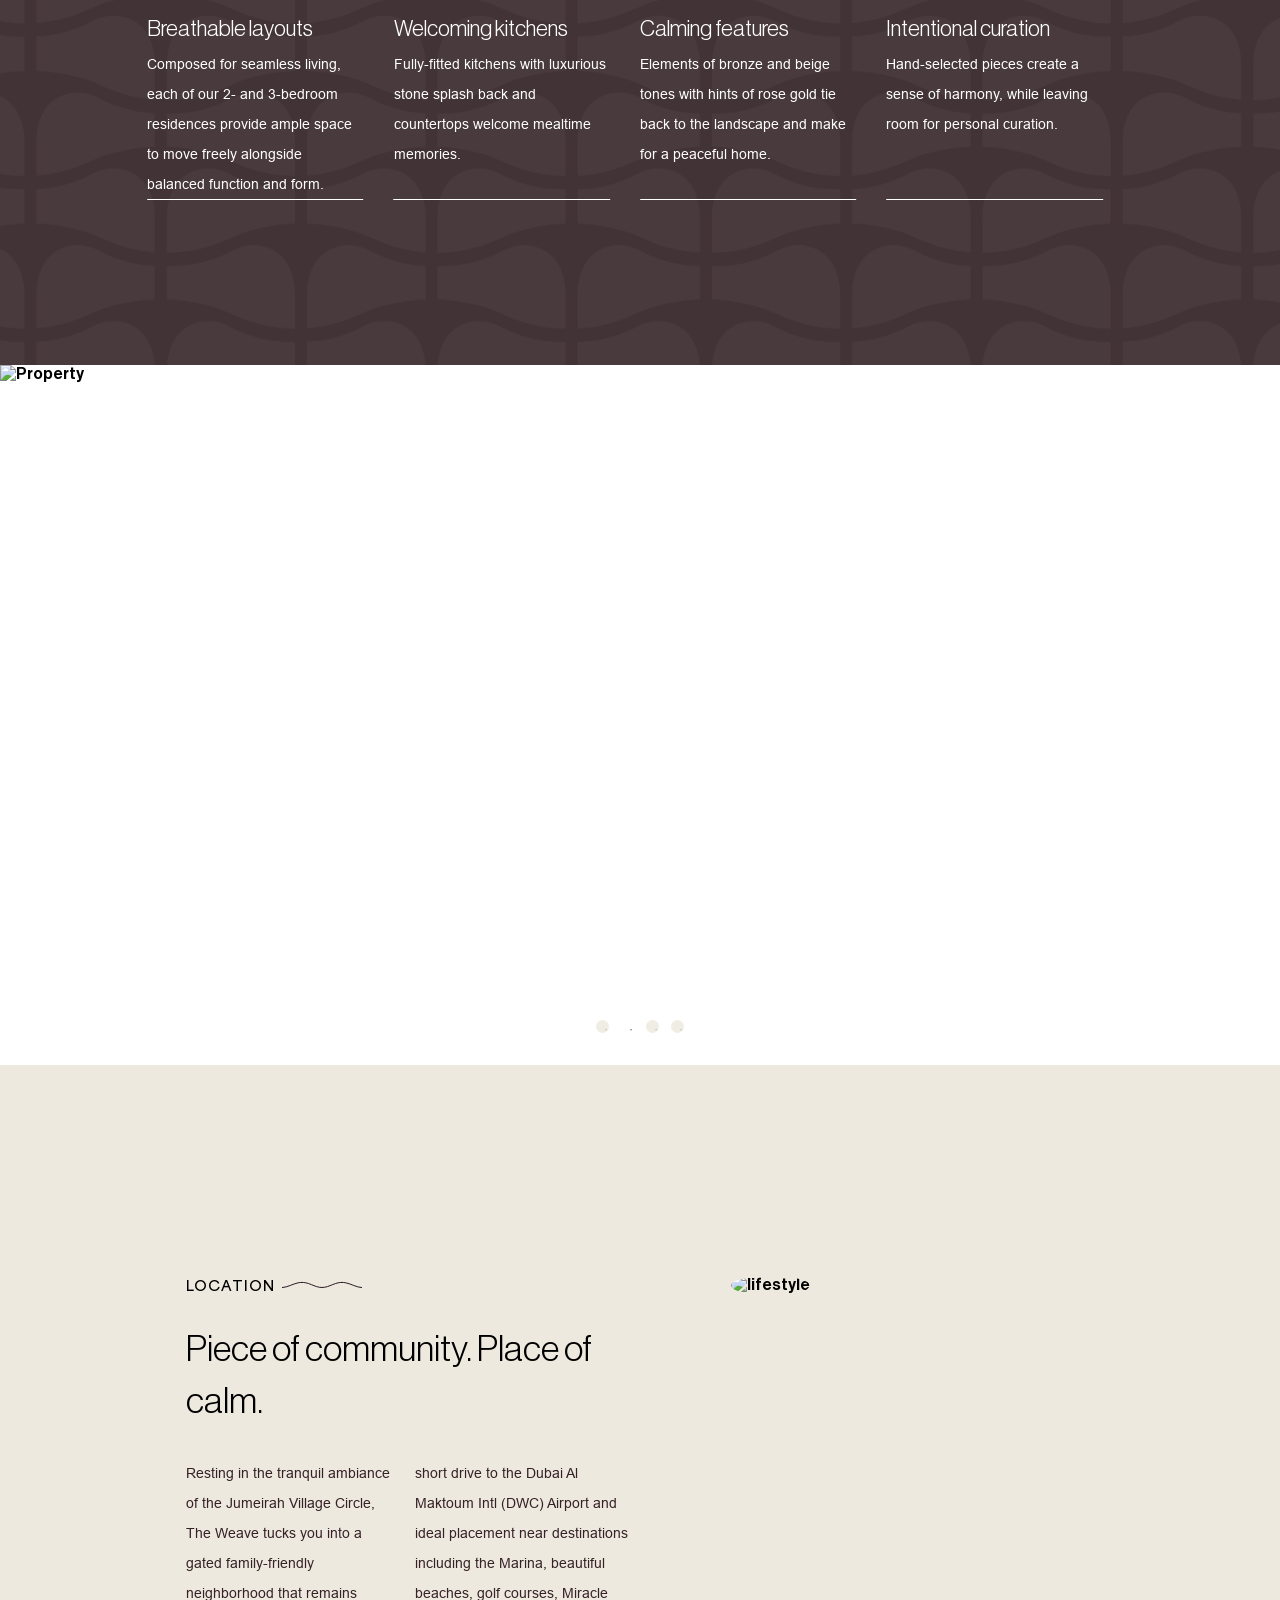
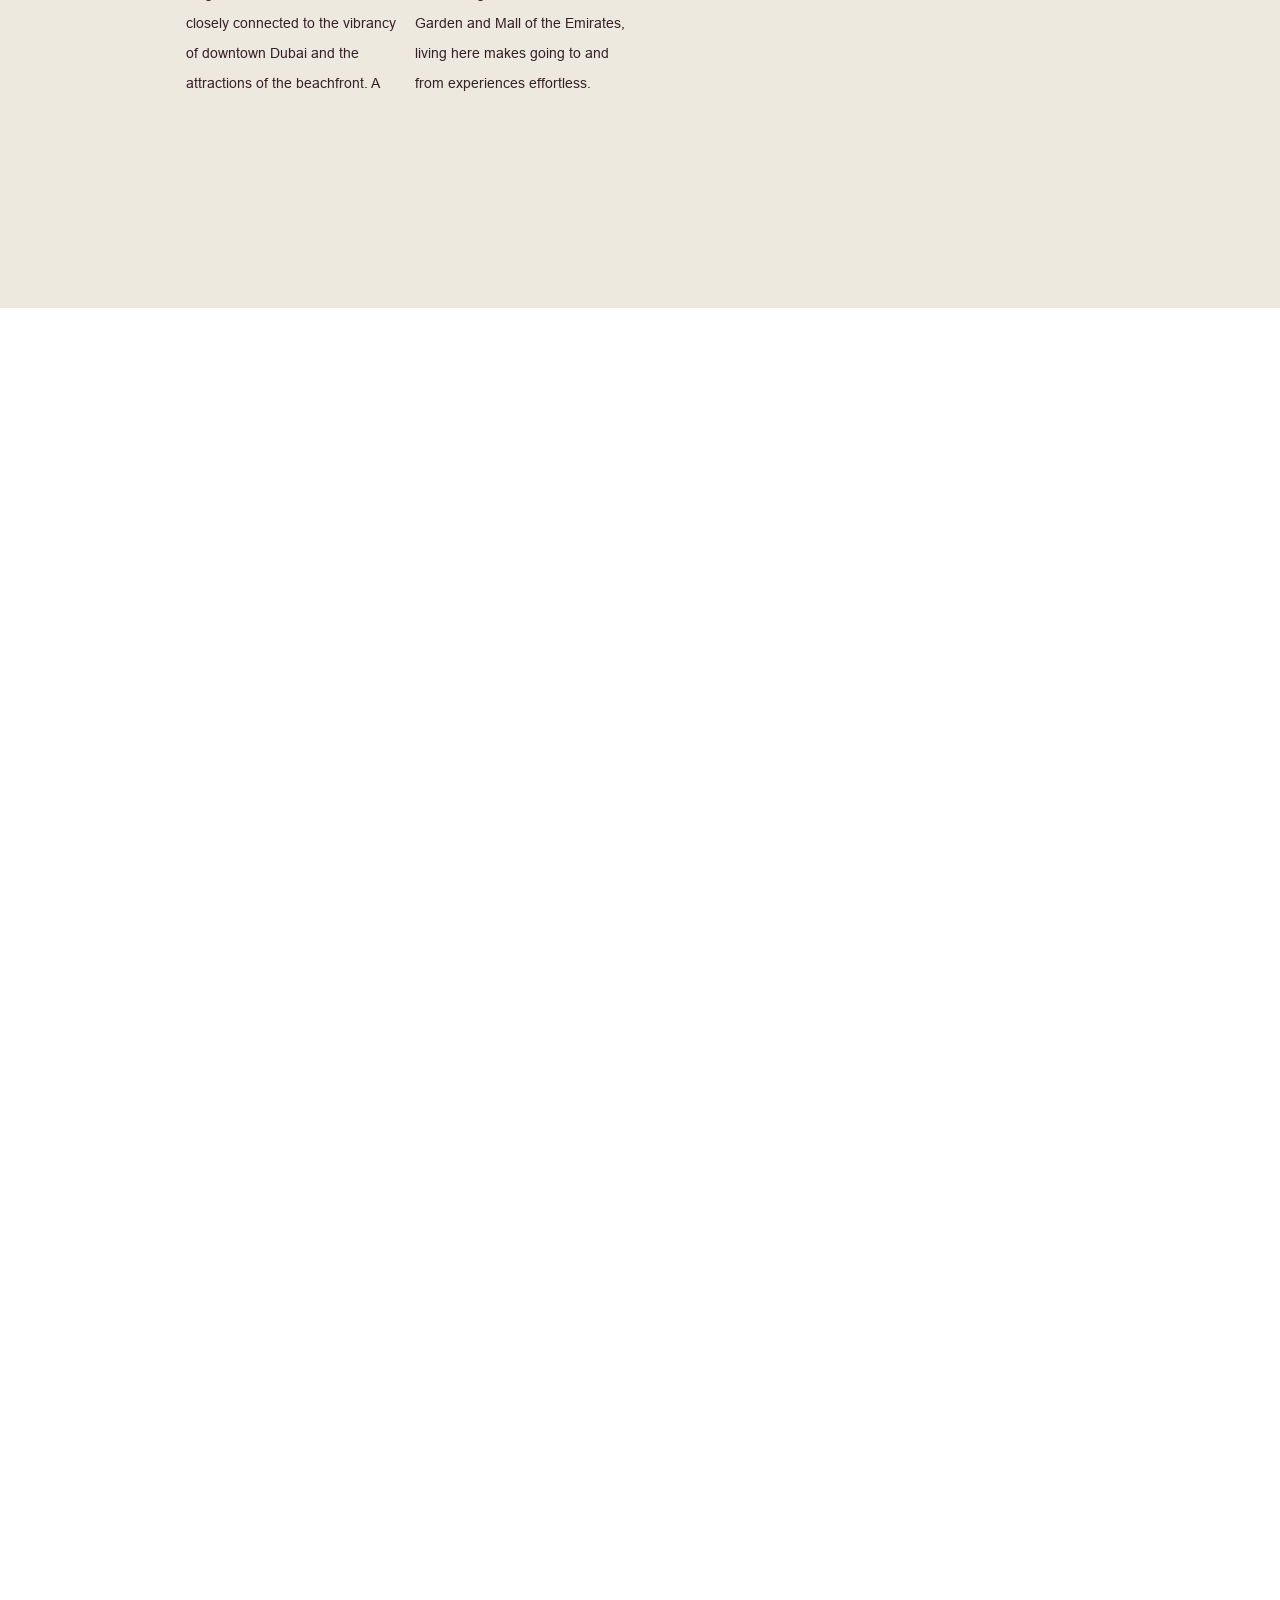
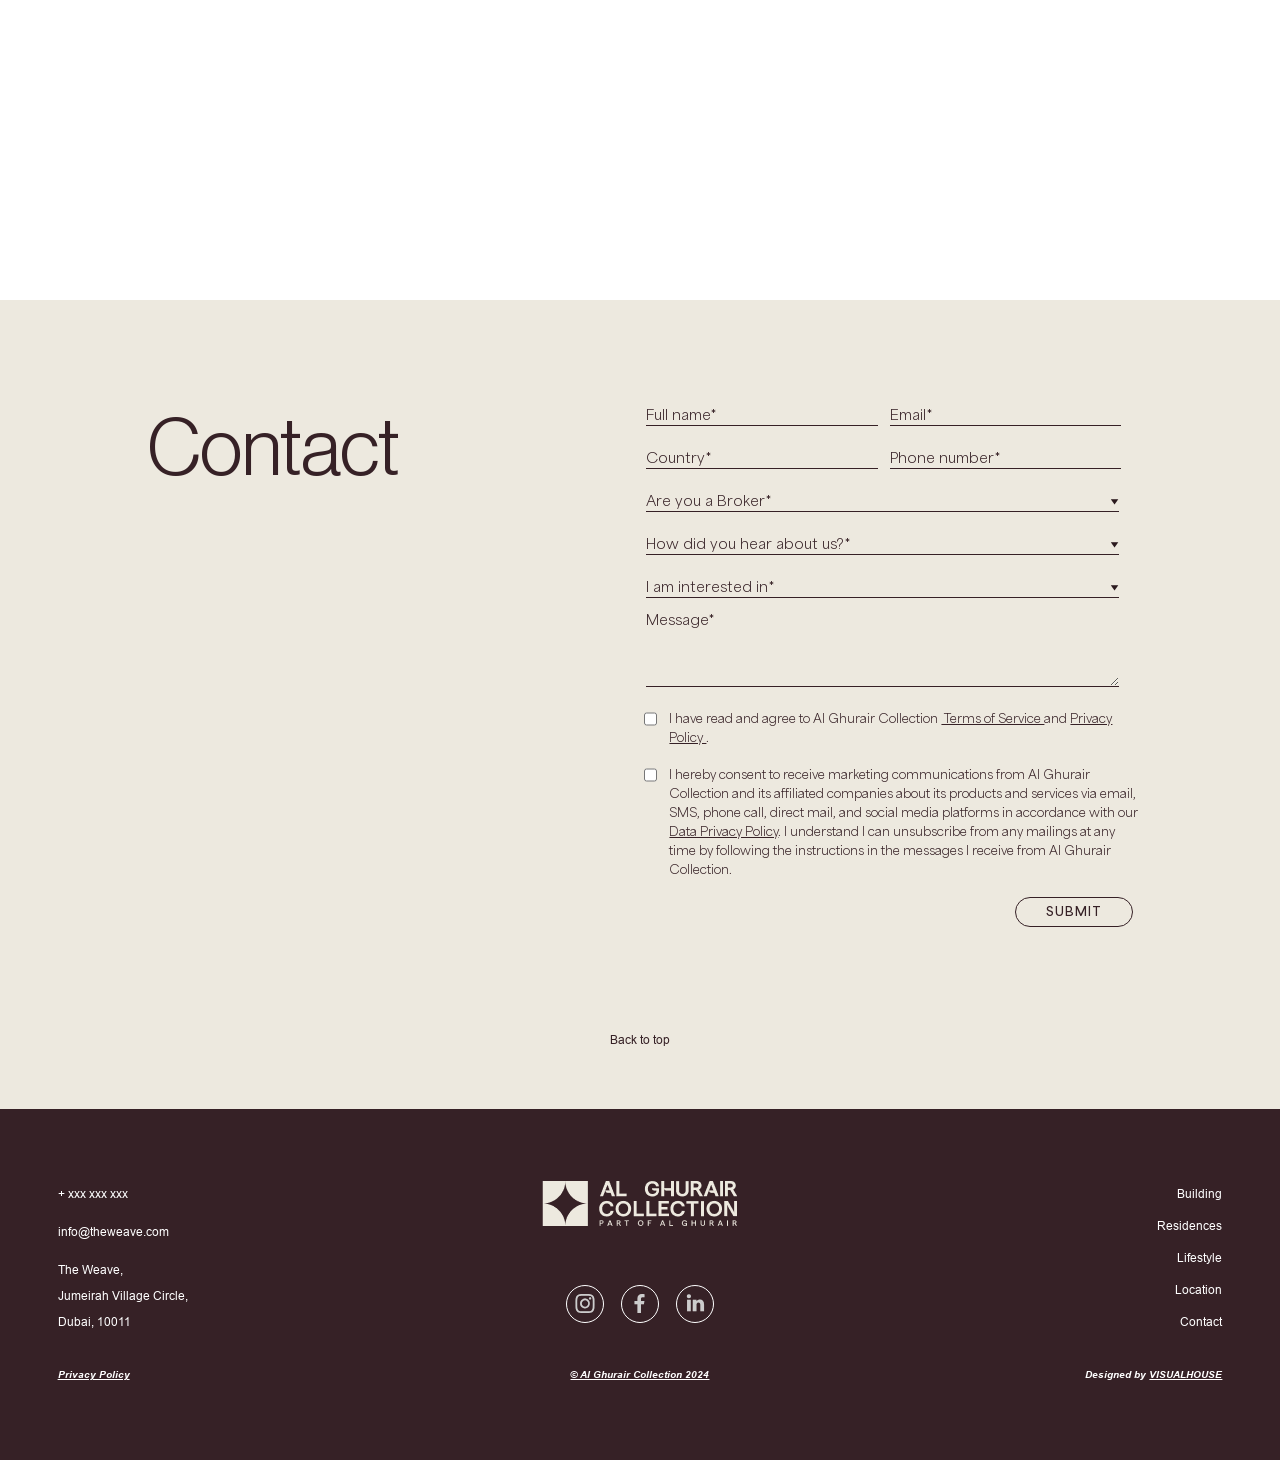
==== commit 46b0c721: "changes" ====
--- a/dev/index.html
+++ b/dev/index.html
@@ -577,15 +577,24 @@
                     </div>
                     <!-- broker  -->
                     <div class="wd-100 group">
-                        <select class="contactbroker" id="contactbroker"  name="contactbroker"
+                        <div class="selectcls">
+                            <select class="contactbroker" id="contactbroker"  name="contactbroker"
                             data-required="This is required">
                             <option value="">Are you a Broker*</option>
                             <option value="1">Yes</option>
                             <option value="1">No</option>
                         </select>
+                        <svg xmlns="http://www.w3.org/2000/svg" width="9" height="6" viewBox="0 0 9 6" fill="none">
+                            <path d="M4.53588 5.45776L0.847759 0.207763L8.224 0.207764L4.53588 5.45776Z" fill="#362126"/>
+                            <path d="M4.53588 5.45776L0.847759 0.207763L8.224 0.207764L4.53588 5.45776Z" fill="black" fill-opacity="0.2"/>
+                          </svg>
+                        </div>
+                    
                     </div>
                     <!-- hear  -->
                     <div class="wd-100 group">
+                        <div class="selectcls">
+                       
                         <select class=" contacthear" id="contacthear" name="contacthear"
                             data-required="This is required">
                             <option value="">How did you hear about us?*</option>
@@ -597,9 +606,17 @@
                             <option value="2">Referral</option>
                             <option value="2">Social Media</option>
                         </select>
+                        <svg xmlns="http://www.w3.org/2000/svg" width="9" height="6" viewBox="0 0 9 6" fill="none">
+                            <path d="M4.53588 5.45776L0.847759 0.207763L8.224 0.207764L4.53588 5.45776Z" fill="#362126"/>
+                            <path d="M4.53588 5.45776L0.847759 0.207763L8.224 0.207764L4.53588 5.45776Z" fill="black" fill-opacity="0.2"/>
+                          </svg>
+                    </div>
                     </div>
                     <!-- interested -->
                     <div class="wd-100 group">
+                        <div class="selectcls">
+
+                       
                         <select class=" contactinterest" id="contactinterest"
                             name="contactinterest" data-required="This is required">
                             <option value="">I am interested in*</option>
@@ -608,6 +625,11 @@
                             <option value="2">Penthouse</option>
                             <option value="3">Sky Villa</option>
                         </select>
+                        <svg xmlns="http://www.w3.org/2000/svg" width="9" height="6" viewBox="0 0 9 6" fill="none">
+                            <path d="M4.53588 5.45776L0.847759 0.207763L8.224 0.207764L4.53588 5.45776Z" fill="#362126"/>
+                            <path d="M4.53588 5.45776L0.847759 0.207763L8.224 0.207764L4.53588 5.45776Z" fill="black" fill-opacity="0.2"/>
+                          </svg>
+                    </div>
                     </div>
                     <!-- message  -->
                     <div class="wd-100 msgBox group">
@@ -617,6 +639,21 @@
                             <span class="highlight"></span><span class="bar"></span>
                             <label class="form-label">Message*</label>
                     </div>
+                    <div class="contact_formField contact_formsubs">  
+                        <input type="checkbox" id="subs" class="acceptedterms" name="acceptedterms" title="Please check this checkbox" required data-required="Please agree the Terms and  conditions and Privacy policy">
+                        <label for="subs">
+                            I have read and agree to Al Ghurair Collection
+                           <a href="">
+                             Terms of Service 
+                           </a>  and  <a href="">
+                            Privacy Policy
+                           </a>.</label>   
+                    </div>
+                    <div class="contact_formField contact_formsubs">  
+                        <input type="checkbox" id="mailletter" class="mailletter" name="mailletter" title="Please check this checkbox" required data-required="Please agree this field">
+                        <label for="mailletter">
+                            I hereby consent to receive marketing communications from Al Ghurair Collection and its affiliated companies about its products and services via email, SMS, phone call, direct mail, and social media platforms in accordance with our <a href=""> Data Privacy Policy</a>. I understand I can unsubscribe from any mailings at any time by following the instructions in the messages I receive from Al Ghurair Collection.</label>   
+                    </div>
                     <div class="group input__btn">
                         <input type="submit" class="btn btn-medium btn-transparent text-black  submit__btn"
                             value="submit">
@@ -638,24 +675,24 @@
                 <div class="footer__moblogo">
                     <a href=""><img src="images/footer_logo.png" alt="footer logo"></a>
                 </div>
-                                </div>
+            </div>
             <div class="footer__flex d-flex align-center text-white">
-                
+
                 <div class="footer__col footer__contact">
                     <div class="footer__phone">
                         + xxx xxx xxx
                     </div>
                     <div class="footer__email">
-                       <a href="mailto: info@theweave.com"> info@theweave.com</a>
+                        <a href="mailto: info@theweave.com"> info@theweave.com</a>
                     </div>
                     <div class="footer__address">
                         <a href="">
-                        <p>The Weave, </p>
-                        <p> Jumeirah Village Circle, </p>
-                        <p>Dubai, 10011</p>
+                            <p>The Weave, </p>
+                            <p> Jumeirah Village Circle, </p>
+                            <p>Dubai, 10011</p>
                         </a>
                     </div>
-                   
+
                 </div>
                 <div class="footer__col dis__desktop ">
                     <div class="footer__logo">
@@ -695,9 +732,9 @@
                                     </svg></a></li>
                         </ul>
                     </div>
-                   
-                </div>
-           
+
+                </div>
+
                 <div class="footer__col">
                     <div class="footer__menu">
                         <ul>
@@ -709,11 +746,11 @@
                             <li><a href="">location</a></li>
                             <li><a href="">contact</a></li>
                         </ul>
-                     
-                    </div>
-
-                </div>
-                
+
+                    </div>
+
+                </div>
+
             </div>
             <div class="dis__tablet ">
                 <div class="footer__social ">
@@ -750,7 +787,7 @@
                                 </svg></a></li>
                     </ul>
                 </div>
-               
+
             </div>
             <div class="footer__flex d-flex btm__ftr">
                 <div class="footer__policy">
@@ -765,47 +802,132 @@
     </div>
 </footer>
 <script>
-      function initMap() {
-    var location = { lat: 25.1870175, lng: 55.2602345 }; // San Francisco, CA, USA
-   // Starting map options
-   var mapOptions = {
-          center: location,
-          zoom: 12
-    };
-    
-    // Create a new Google Maps Object passing in the element and custom options
-    var map = new google.maps.Map(document.getElementById('map1'), mapOptions);
-    
-    
-    // State custom styles
-    var styles = [
-      {
-        "featureType": "landscape",
-        "stylers": [
-          { "color": "#D8E146" }
-        ]
-      },{
-        "featureType": "water",
-        "stylers": [
-          { "color": "red" }
-        ]
-      },{
-        "featureType": "poi.business",
-        "stylers": [
-          { "color": "#abdc89" }
-        ]
-      }
-    ]
-    
-    // Set custom styles on map
-    map.setOptions({styles: styles});
-}
+    function initMap() {
+       
+        // var location = { lat: 25.1870175, lng: 55.2602345 }; // San Francisco, CA, USA
+        // Styles a map in night mode.
+        const map = new google.maps.Map(document.getElementById("map1"), {
+            center: { lat: 25.0605921, lng: 55.1879935 },
+            zoom: 14,
+            styles: [
+                { elementType: "geometry", stylers: [{ color: "#44242c" }] },
+                { elementType: "labels.text.stroke", stylers: [{ color: "#242f3e",   visibility: "off"  }] },
+                { elementType: "labels.text.fill", stylers: [{ color: "#746855," }] },
+                {
+                    featureType: "administrative.locality",
+                    elementType: "labels.text.fill",
+                    stylers: [{
+                        color: "#9d7049",
+                        "visibility": "off"
+                    }],
+                },
+                {
+                    featureType: "poi",
+                    elementType: "labels.text.fill",
+                    stylers: [{
+                        color: "#9d7049",
+                        "visibility": "off"
+                    }],
+                },
+                {
+                    featureType: "poi.park",
+                    elementType: "geometry",
+                    stylers: [{
+                        color: "#44242c",
+                        "visibility": "off"
+                    }],
+                },
+                {
+                    featureType: "poi.park",
+                    elementType: "labels.text.fill",
+                    stylers: [{
+                        color: "#9d7049",
+                        "visibility": "off"
+                    }],
+                },
+                {
+                    featureType: "road",
+                    elementType: "geometry",
+                    stylers: [{
+                        color: "#553940",
+
+                    }],
+                },
+                {
+                    featureType: "road",
+                    elementType: "geometry.stroke",
+                    stylers: [{ color: "#553940" }],
+                },
+                {
+                    featureType: "road",
+                    elementType: "labels.text.fill",
+                    stylers: [{ color: "#9d7049" }],
+                },
+                {
+                    featureType: "road.highway",
+                    elementType: "geometry",
+                    stylers: [{ color: "#553940" }],
+                },
+                {
+                    featureType: "road.highway",
+                    elementType: "geometry.stroke",
+                    stylers: [{ color: "#553940" }],
+                },
+                {
+                    featureType: "road.highway",
+                    elementType: "labels.text.fill",
+                    stylers: [{ color: "#9d7049" }],
+                },
+                {
+                    featureType: "transit",
+                    elementType: "geometry",
+                    stylers: [{ color: "#2f3948" }],
+                },
+                {
+                    featureType: "transit.station",
+                    elementType: "labels.text.fill",
+                    stylers: [{
+                        color: "#9d7049",
+                        "visibility": "off"
+                    }],
+                },
+                {
+                    featureType: "water",
+                    elementType: "geometry",
+                    stylers: [{ color: "#44242c" }],
+                },
+                {
+                    featureType: "water",
+                    elementType: "labels.text.fill",
+                    stylers: [{ color: "#9d7049" }],
+                },
+                {
+                    featureType: "water",
+                    elementType: "labels.text.stroke",
+                    stylers: [{ color: "#9d7049" }],
+                },
+                {
+                    featureType: 'poi.business',
+                    stylers: [{ visibility: 'off' }]
+                },
+                {
+                    featureType: 'transit',
+                    elementType: 'labels.icon',
+                    stylers: [{ visibility: 'off' }]
+                }
+            ],
+
+        });
+
+        // Set custom styles on map
+        //  map.setOptions({styles: styles});
+    }
 </script>
 <script src="js/temp/bundle.js"></script>
 <script src="js/lib/imageresizer.js"></script>
 <script src="js/main.js"></script>
 <script
-     src="https://maps.googleapis.com/maps/api/js?key=AIzaSyBKjk8ehdWBT7IJqINB9NY24-vjmQ79uIo&callback=initMap"></script>
+    src="https://maps.googleapis.com/maps/api/js?key=AIzaSyBQigAjV6uxEHm4m4sYjHEJDeBIEOhMIfs&callback=initMap"></script>
 </body>
 
 </html>
--- a/dev/css/styles.css
+++ b/dev/css/styles.css
@@ -1361,6 +1361,7 @@
 }
 .footer__menu ul {
   padding-bottom: 21px;
+  text-align: right;
 }
 .footer__menu ul li a {
   font-family: "Arial";
@@ -1883,6 +1884,19 @@
     line-height: 40px;
   }
 }
+.intro__rowtitle p {
+  font-family: "Neue Haas Grotesk Display Pro";
+  font-size: 36px;
+  font-style: normal;
+  font-weight: 300;
+  line-height: 52px;
+}
+@media screen and (max-width: 1024px) {
+  .intro__rowtitle p {
+    font-size: 28px;
+    line-height: 40px;
+  }
+}
 
 .introcont p {
   color: #362126;
@@ -1991,7 +2005,7 @@
   line-height: 30px;
   color: #362126;
   padding: 0px;
-  font-family: "Arial";
+  font-family: "Area";
 }
 
 option {
@@ -2015,7 +2029,7 @@
   box-shadow: none !important;
   text-transform: capitalize;
   color: var(--d-9-d-9-d-9, #362126);
-  font-family: "Arial";
+  font-family: "Area";
   font-size: 14px;
   font-style: normal;
   font-weight: 300;
@@ -2109,7 +2123,7 @@
 
 label {
   color: var(--d-9-d-9-d-9, #362126);
-  font-family: "Arial";
+  font-family: "Area";
   font-size: 14px;
   font-style: normal;
   font-weight: 400;
@@ -2255,6 +2269,100 @@
   .input__btn {
     margin-bottom: 0px !important;
   }
+}
+
+#contact-sucessmessage {
+  color: white;
+}
+
+.contact_formsubs label {
+  color: #fff;
+  font-size: 12px;
+  font-style: normal;
+  font-weight: 380;
+  line-height: 19px;
+  /* 158.333% */
+}
+
+.contact_formsubs {
+  position: relative;
+  display: flex;
+  align-items: start;
+  margin-bottom: 18px;
+}
+
+.contact_formsubs label {
+  position: relative;
+  cursor: pointer;
+  pointer-events: all;
+  top: 0;
+  left: 9px;
+  width: 100%;
+  color: var(--d-9-d-9-d-9, #362126);
+  font-family: "Area";
+  font-size: 12px;
+  font-style: normal;
+  font-weight: 300;
+  line-height: 19px;
+}
+
+.contact_formsubs label a {
+  text-decoration: underline;
+}
+
+.contact_formsubs input {
+  width: 14px;
+  height: 14px;
+  accent-color: #fff;
+  background: #fff;
+  border: 3px solid #fff !important;
+  border-radius: 4px;
+  padding: 0 !important;
+  box-sizing: border-box;
+}
+
+.contact_formsubs input:focus {
+  outline: #fff;
+}
+
+.contact_formsubs input:focus ~ label, .contact_formsubs input:valid ~ label {
+  top: 0;
+  font-size: 12px;
+}
+
+@media screen and (max-width: 1024px) {
+  .contact_formsubs label {
+    font-size: 11px;
+  }
+
+  .contact_formsubs {
+    margin-bottom: 24px;
+  }
+
+  .contact_formsubs input:focus ~ label, .contact_formsubs input:valid ~ label {
+    top: 0 !important;
+    font-size: 11px !important;
+  }
+}
+.contact_formsubs + .error {
+  margin-top: -18px;
+  padding-left: 32px;
+  margin-bottom: 18px;
+}
+
+select {
+  -webkit-appearance: none;
+  -moz-appearance: none;
+}
+
+.selectcls {
+  position: relative;
+}
+
+.selectcls svg {
+  position: absolute;
+  top: 50%;
+  right: 0px;
 }
 
 .btn__watchvideo {
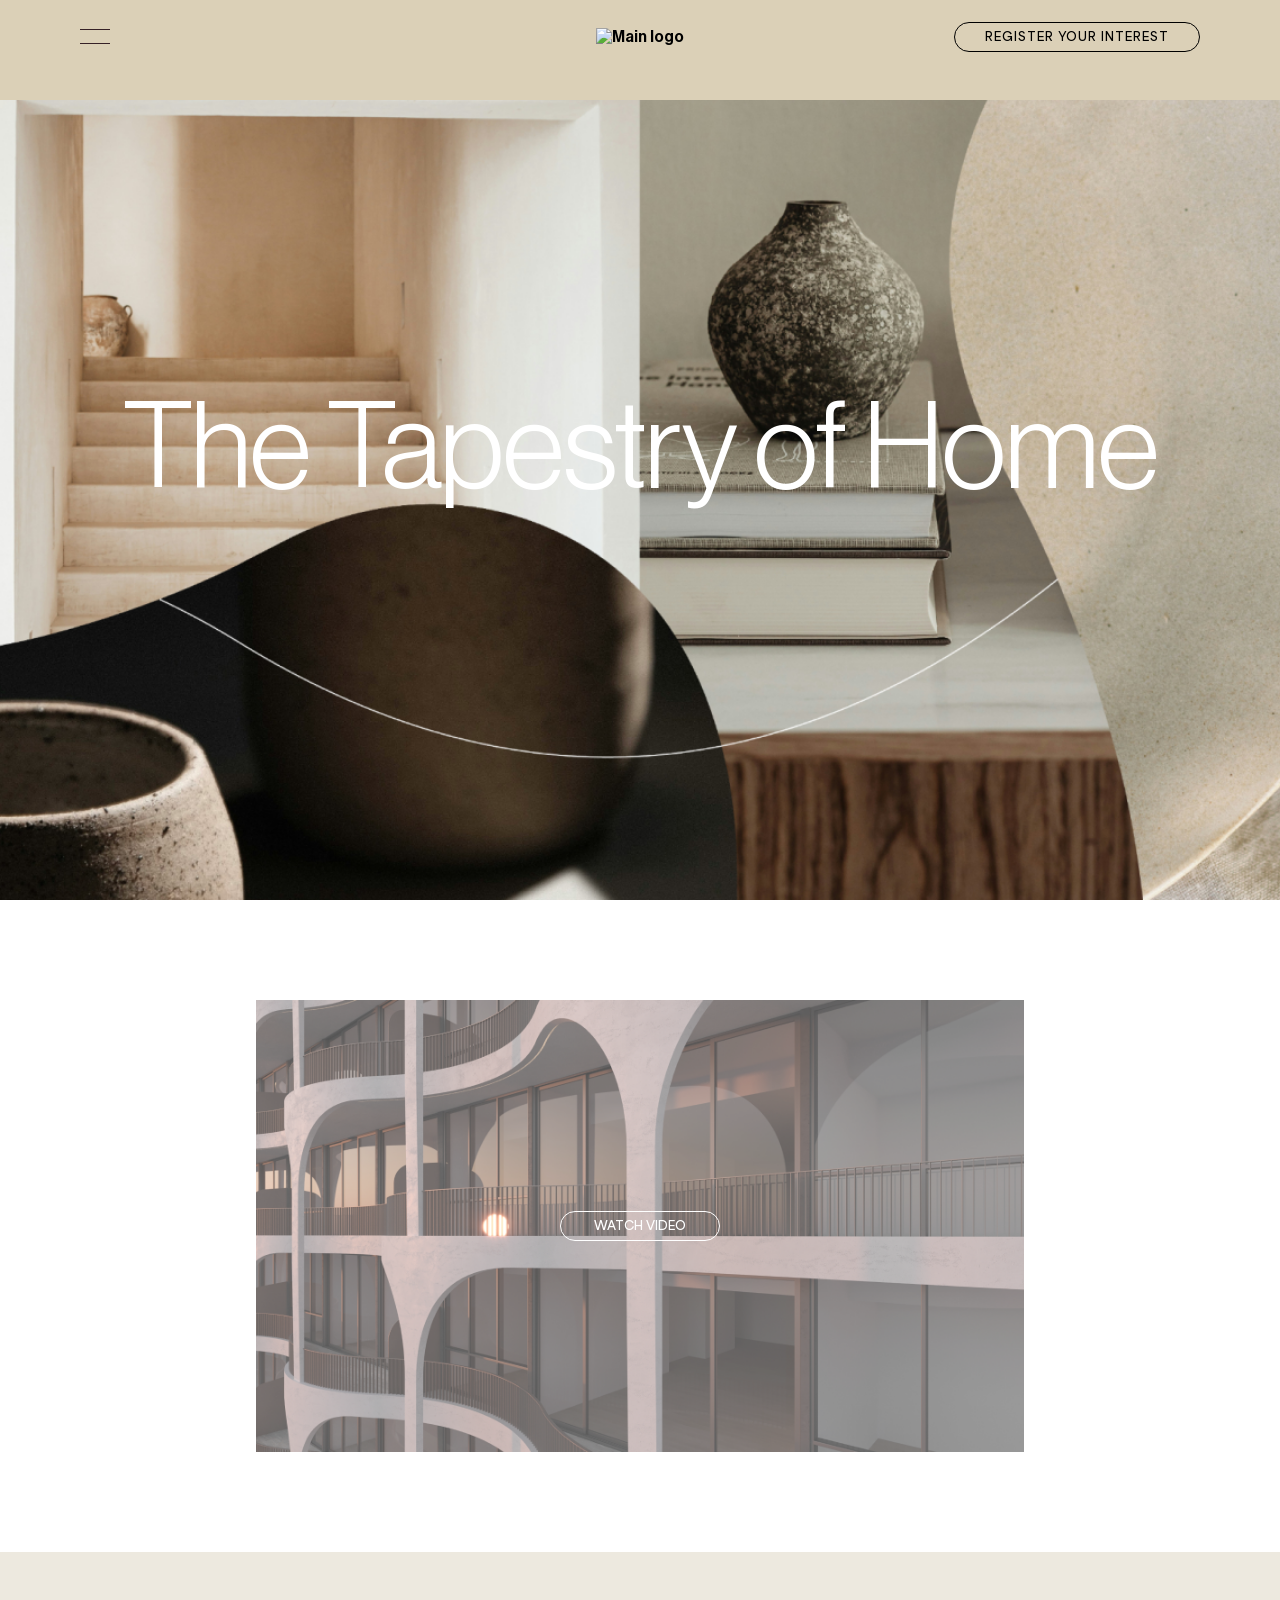
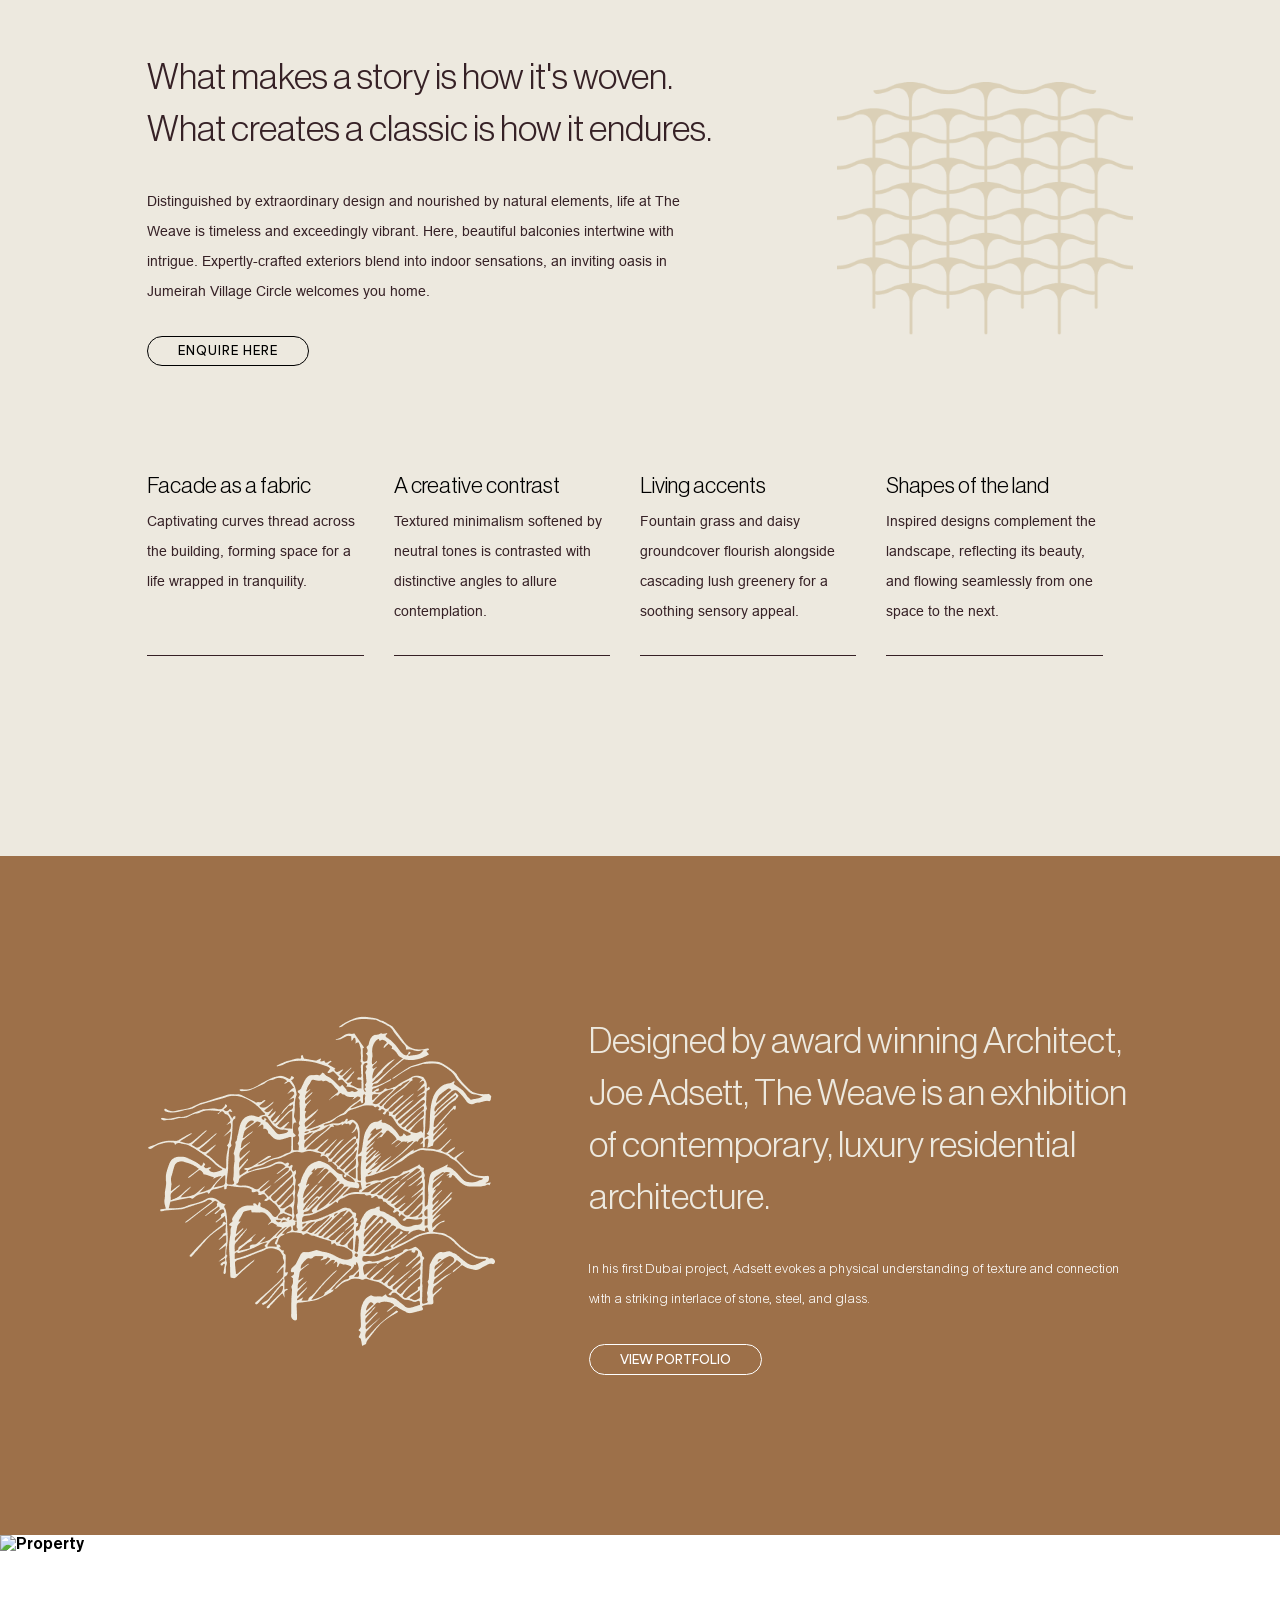
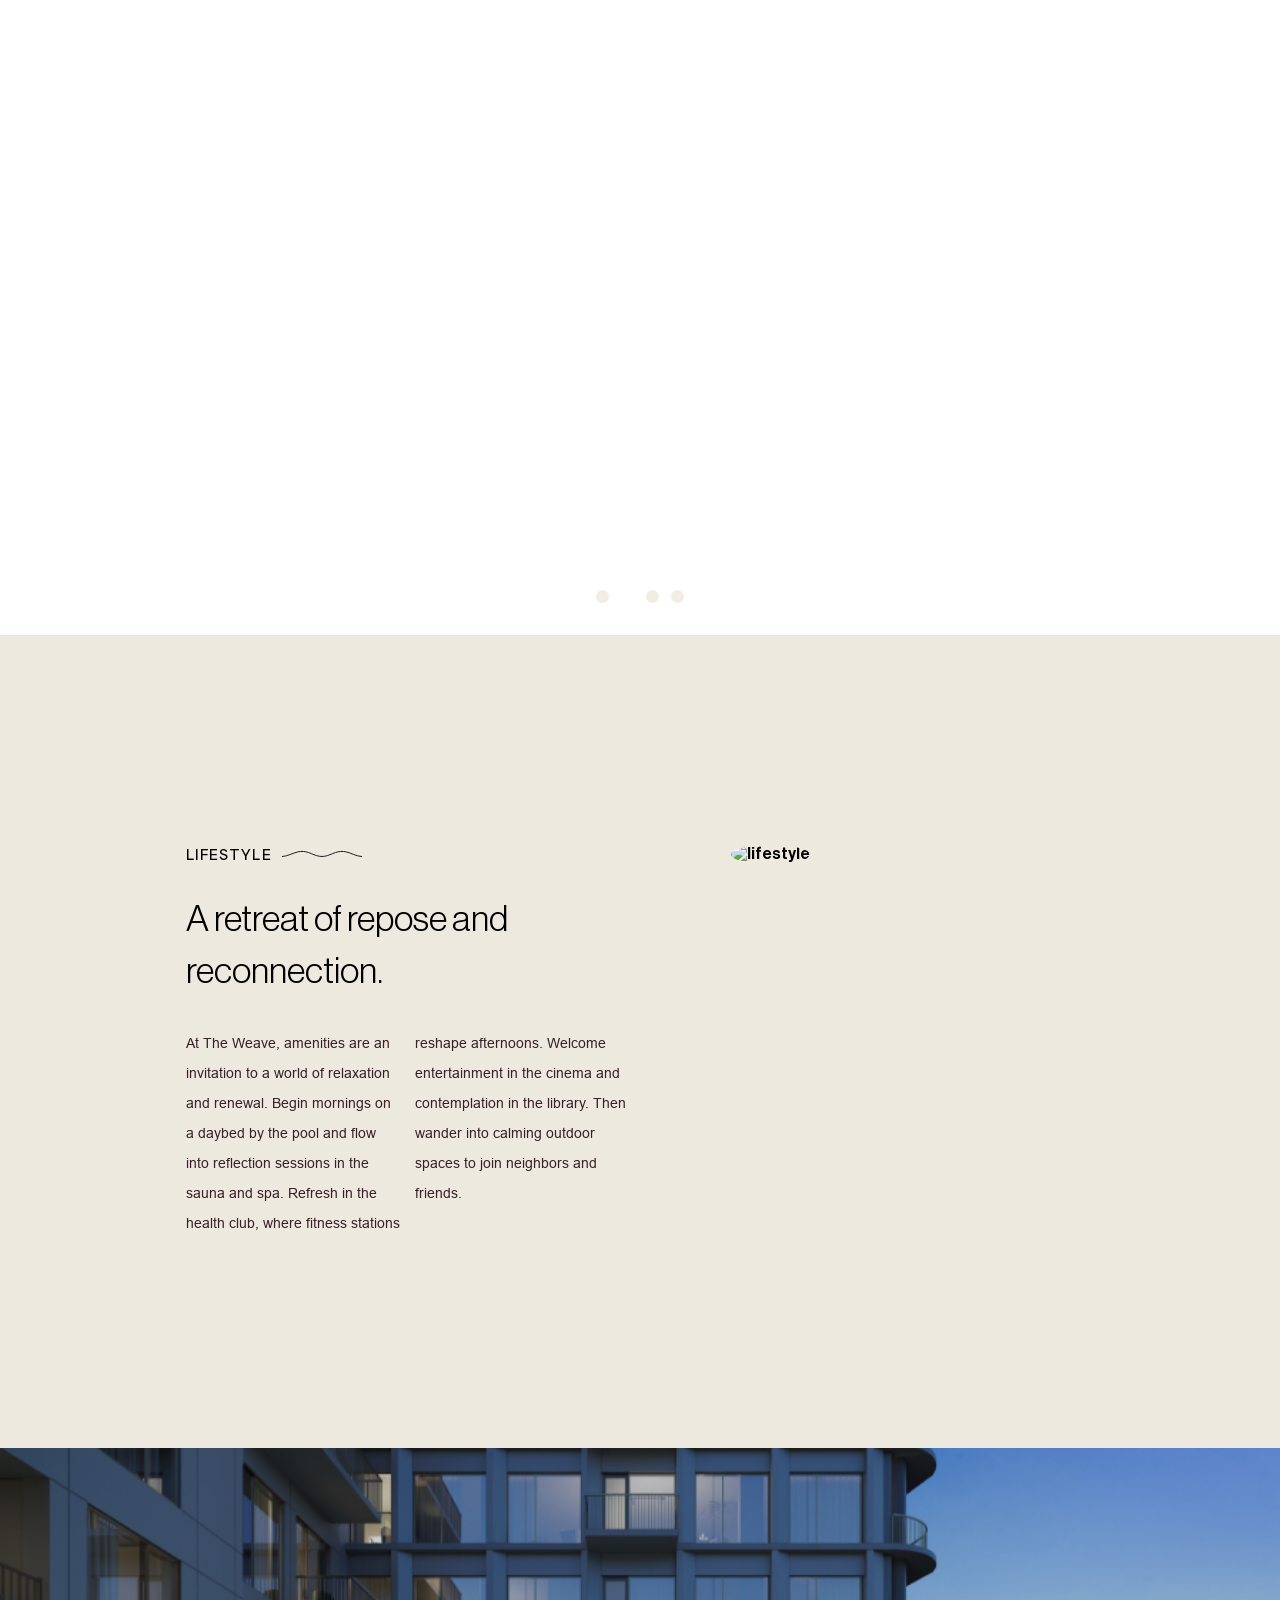
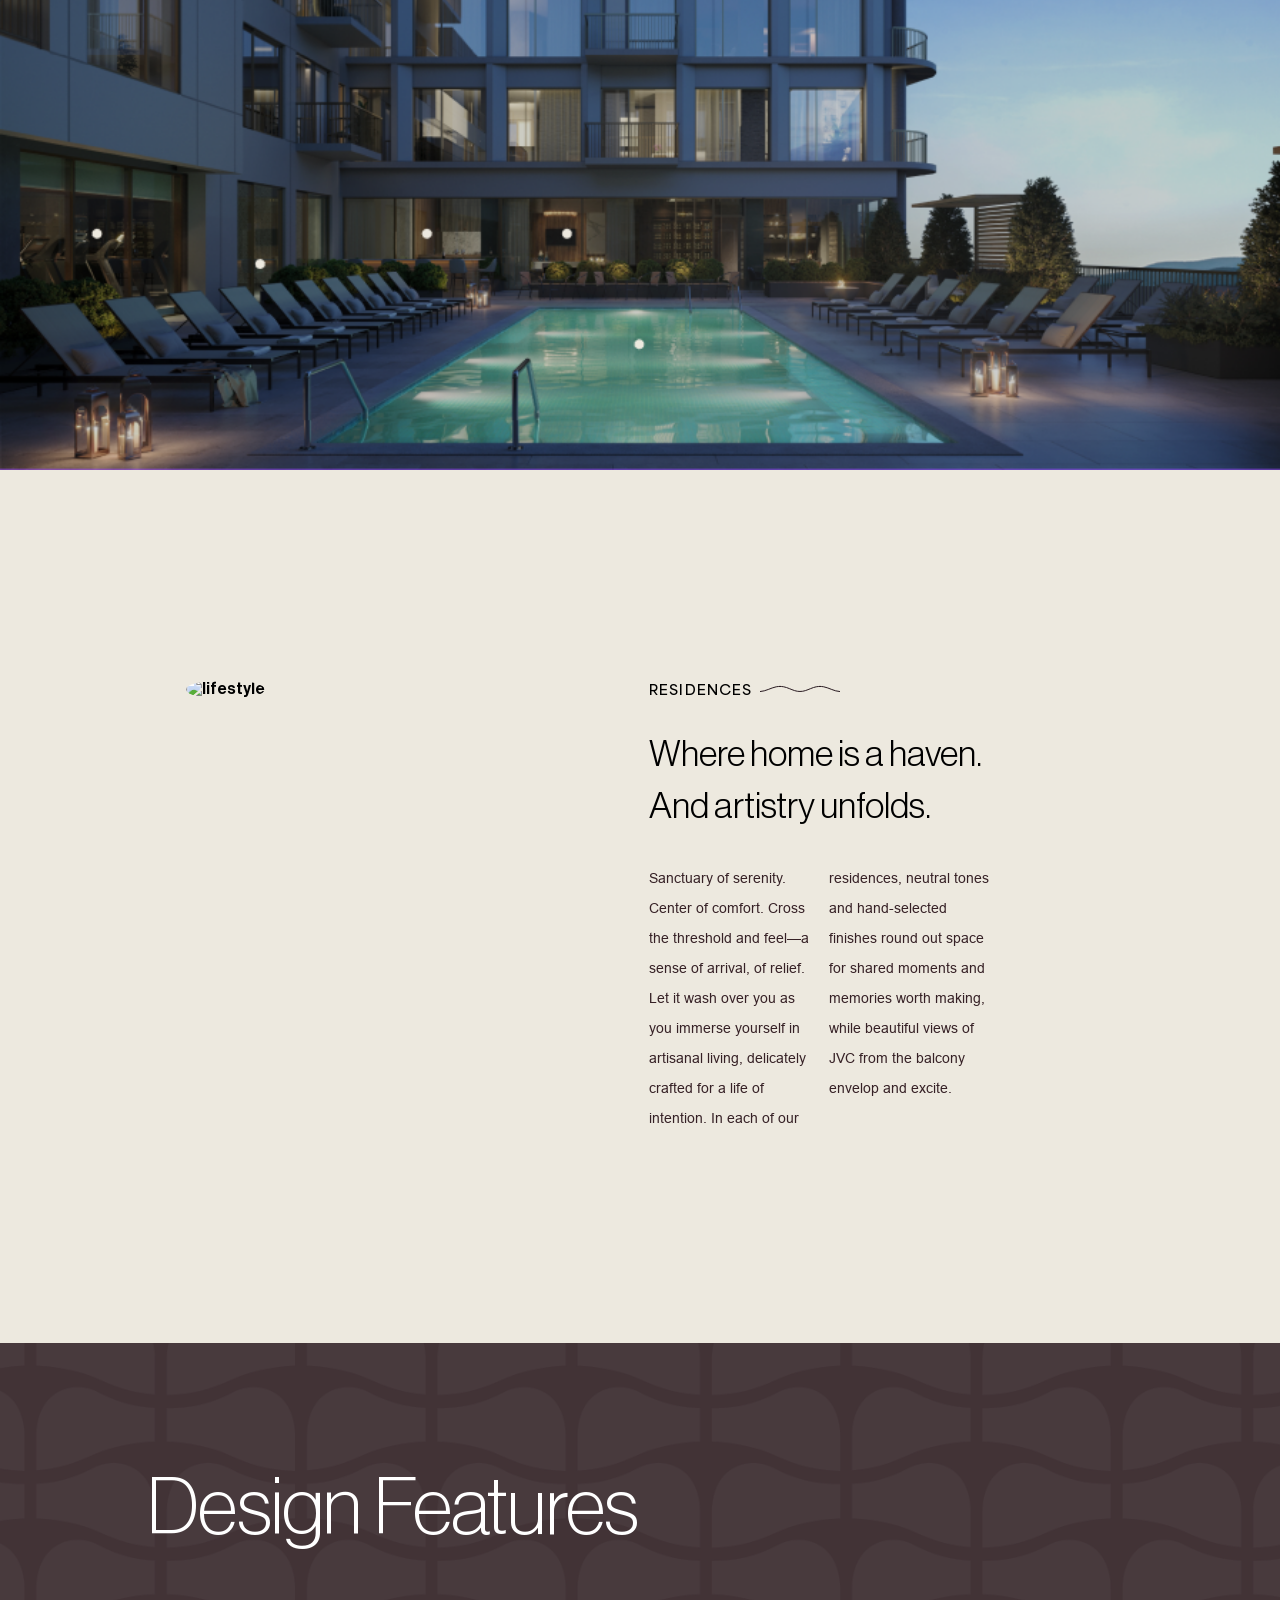
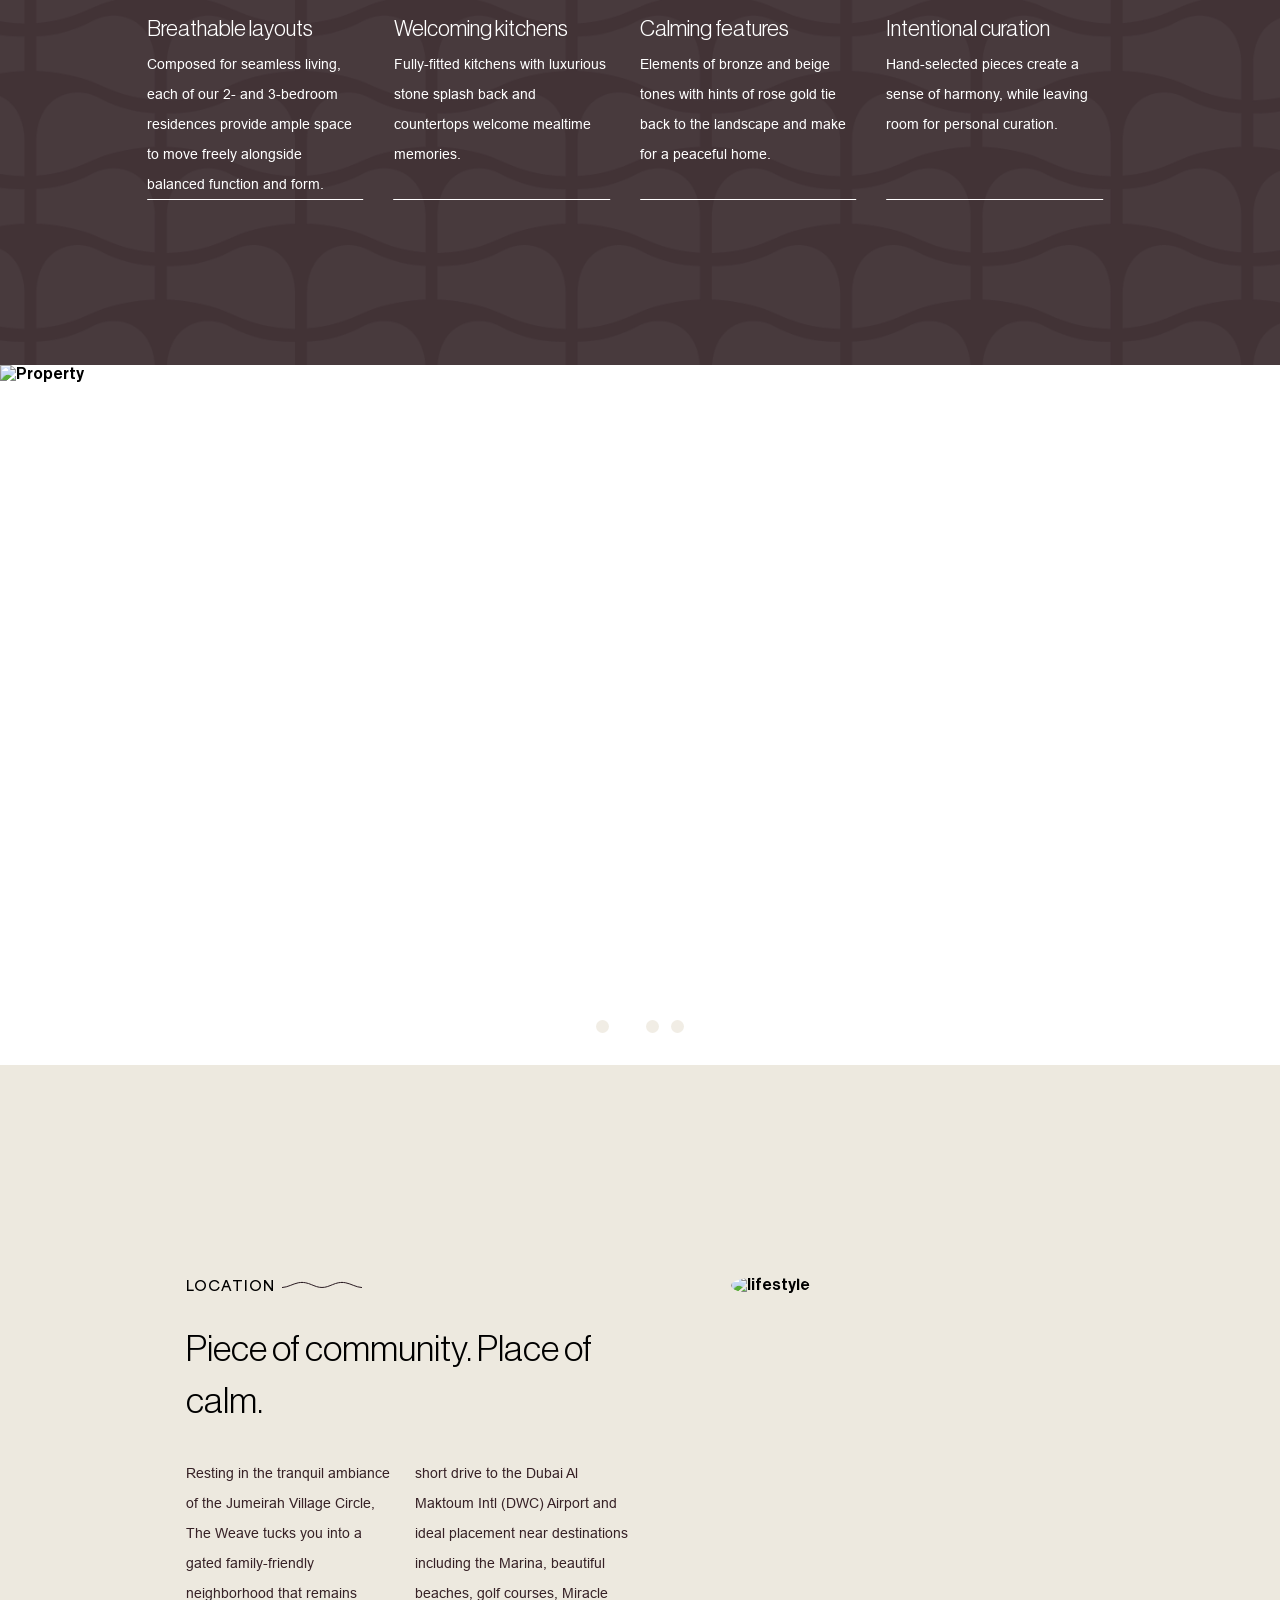
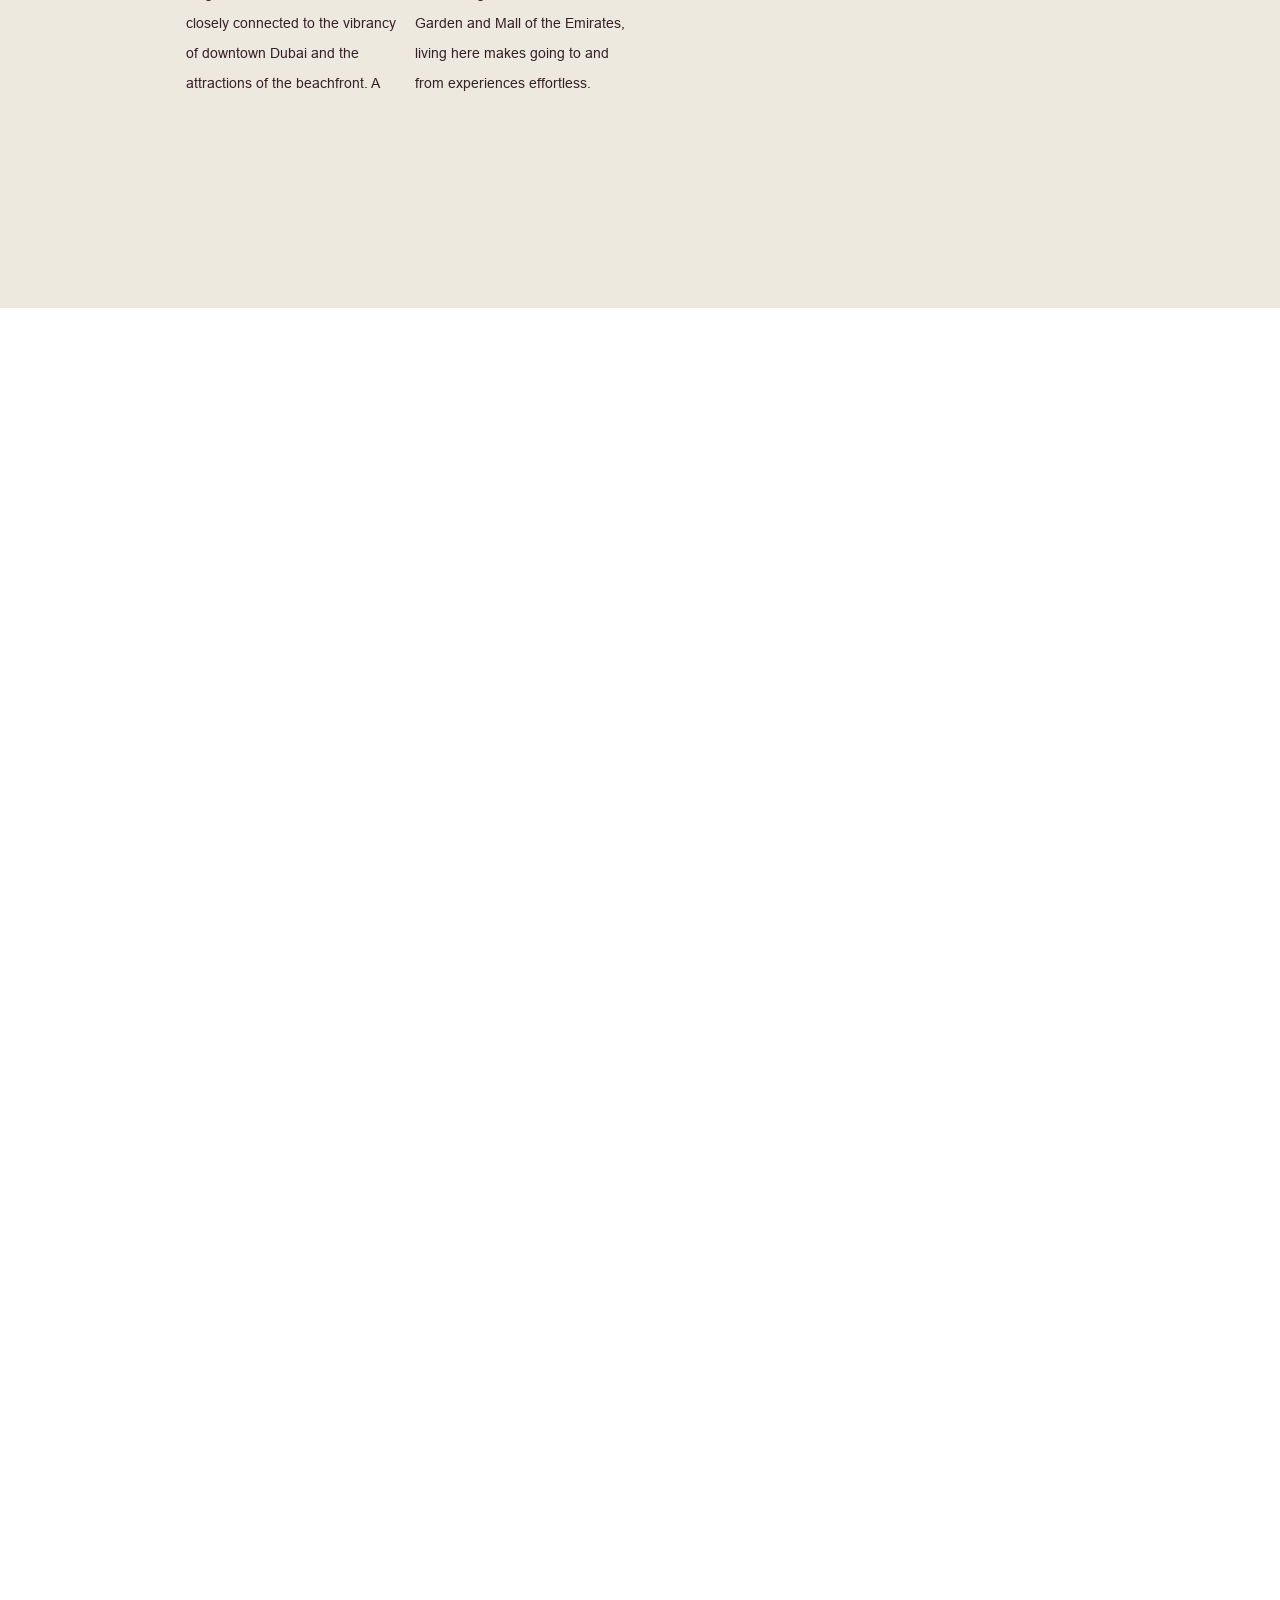
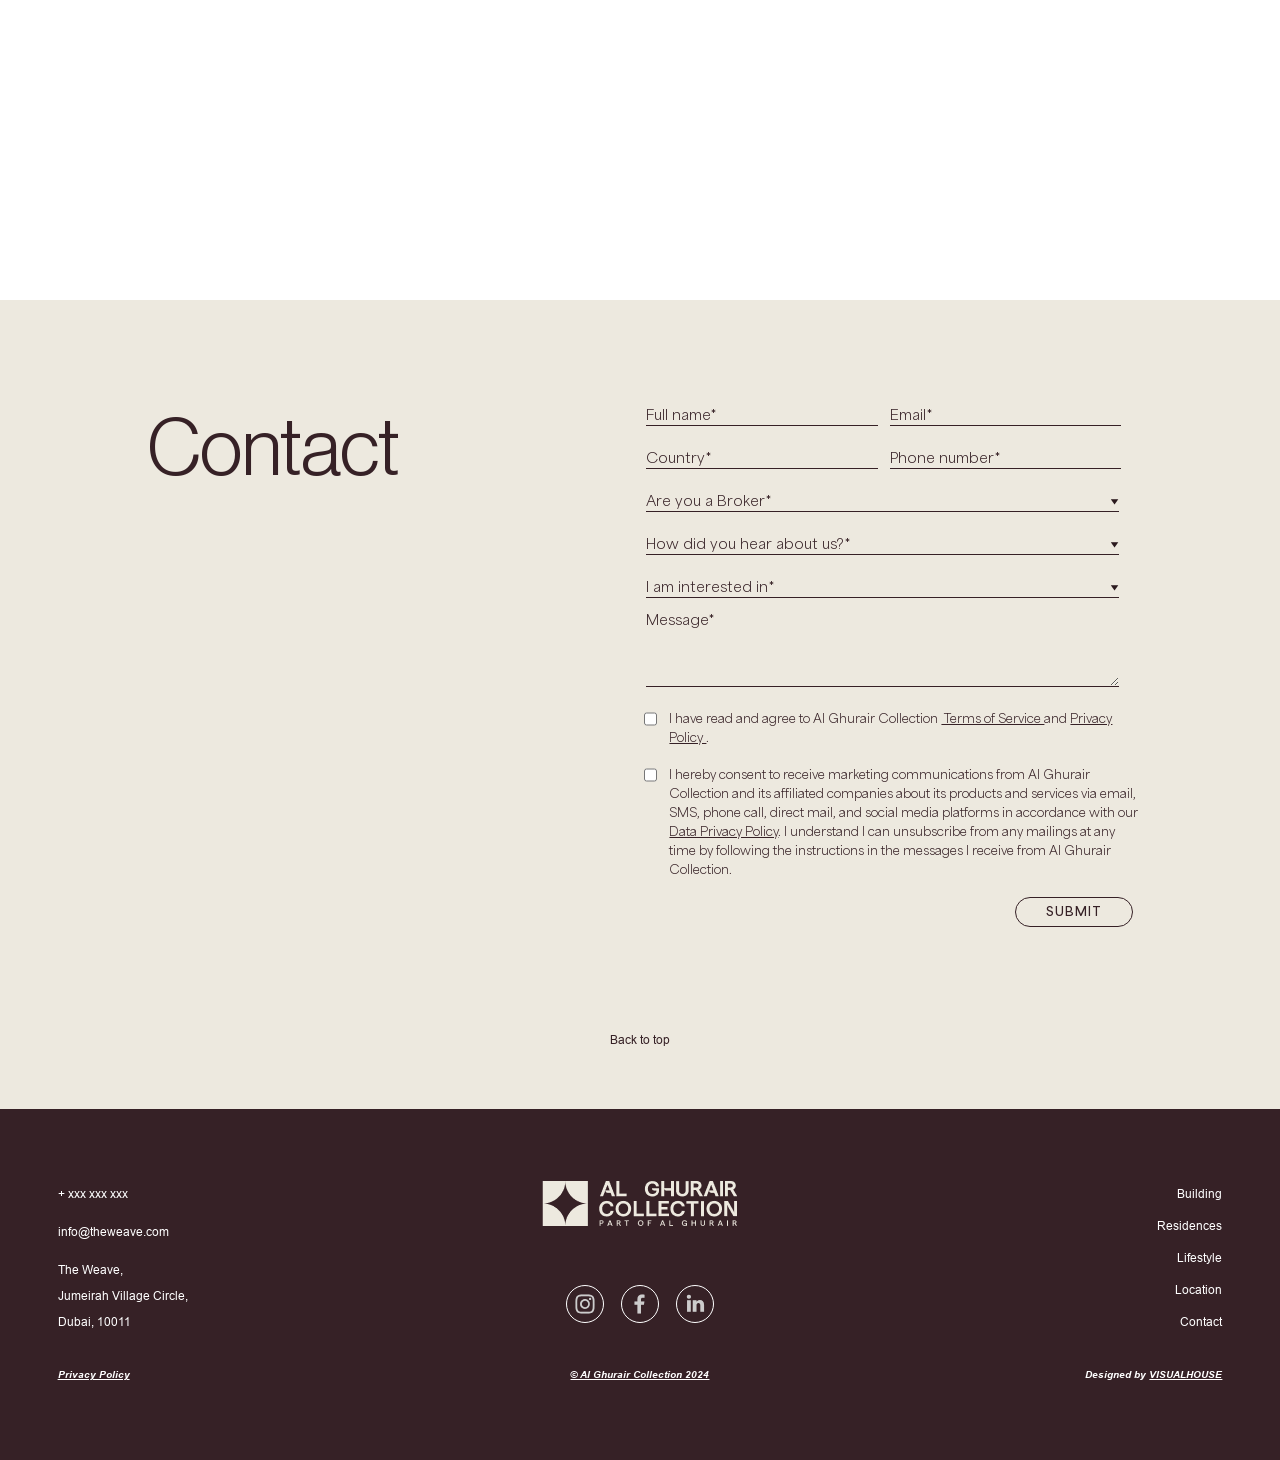
==== commit 49cb6b20: "map functionality" ====
--- a/dev/index.html
+++ b/dev/index.html
@@ -570,6 +570,9 @@
                             <input type="number" class="contactFormPhone " id="contactFormPhone" value=""
                                 name="contactFormPhone" placeholder="" data-required="Phone is required"
                                 required="required">
+                                <div class="flag-icon">
+                                    <img src="images/flag.png" alt=""> <span>+971</span>
+                                </div>
                             <span class="highlight"></span>
                             <span class="bar"></span>
                             <label class="form-label">Phone number*</label>
@@ -803,124 +806,179 @@
 </footer>
 <script>
     function initMap() {
-       
-        // var location = { lat: 25.1870175, lng: 55.2602345 }; // San Francisco, CA, USA
-        // Styles a map in night mode.
-        const map = new google.maps.Map(document.getElementById("map1"), {
-            center: { lat: 25.0605921, lng: 55.1879935 },
+
+        var locations = [
+            ['dubai hills mall', 25.100313522798874, 55.238639094840906, 1, "./images/maps/cart.svg"],
+            ['Milano By Giovanni Boutique Suites', 25.06112454086944, 55.217419610728925, 2, "./images/maps/springs.svg"],
+            ['the springs souk', 25.065674740034503, 55.193076970249754, 3, "./images/maps/springs.svg"],
+            ['weave', 25.065723138719054, 55.20326557491373, 4, "./images/maps/logo.svg"],
+            ['The Els Club At Dubai Sport City', 25.0403710484865, 55.2191732079566, 5, "./images/maps/flag.svg"],
+            ['dubai hills golf  club', 25.02094819538456, 55.19982242607015, 6, "./images/maps/flag.svg"],
+            // ['dubai hills mall,', 25.121636071512068, 55.26446351627922, 7, "./images/maps/flag.svg"],
+            ['FIVE Jumeirah Village Hotel', 25.054750744713747, 55.209556461791074, 8, "./images/maps/building.svg"],
+            ['circle mall', 25.06625322507372, 55.21656899250157, 9, "./images/maps/cart.svg"],
+            ['Dubai Autodrome', 25.04829465328908, 55.238015083195506, 10, "./images/maps/motor.svg"],
+            ['viva supermarket', 25.0639365563177, 55.2031344697029, 11, "./images/maps/cart.svg"]
+
+        ];
+        // Define the custom styles
+        const customStyle = [
+            // styles: [
+            { elementType: "geometry", stylers: [{ color: "#44242c", visibility: "off" }] },
+            { elementType: "labels.text.stroke", stylers: [{ color: "#242f3e", visibility: "off" }] },
+            { elementType: "labels.text.fill", stylers: [{ color: "#746855", visibility: "off" }] },
+            {
+                featureType: "poi",
+                elementType: "labels",
+                stylers: [{ visibility: "off" }]
+            },
+            {
+                featureType: "administrative.locality",
+                elementType: "labels.text.fill",
+                stylers: [{
+                    color: "#9d7049",
+                    "visibility": "off"
+                }],
+            },
+            {
+                featureType: "poi",
+                elementType: "labels.text.fill",
+                stylers: [{
+                    color: "#9d7049",
+                    "visibility": "off"
+                }],
+            },
+            {
+                featureType: "poi.park",
+                elementType: "geometry",
+                stylers: [{
+                    color: "#44242c",
+                    "visibility": "off"
+                }],
+            },
+            {
+                featureType: "poi.park",
+                elementType: "labels.text.fill",
+                stylers: [{
+                    color: "#9d7049",
+                    "visibility": "off"
+                }],
+            },
+            {
+                featureType: "road",
+                elementType: "geometry",
+                stylers: [{
+                    color: "#553940",
+                    "visibility": "off"
+                }],
+            },
+            {
+                featureType: "road",
+                elementType: "geometry.stroke",
+                stylers: [{ color: "#553940", "visibility": "off" }],
+            },
+            {
+                featureType: "road",
+                elementType: "labels.text.fill",
+                stylers: [{ color: "#9d7049", "visibility": "off" }],
+            },
+            {
+                featureType: "road.highway",
+                elementType: "geometry",
+                stylers: [{ color: "#553940", "visibility": "off" }],
+            },
+            {
+                featureType: "road.highway",
+                elementType: "geometry.stroke",
+                stylers: [{ color: "#553940", "visibility": "off" }],
+            },
+            {
+                featureType: "road.highway",
+                elementType: "labels.text.fill",
+                stylers: [{ color: "#9d7049", "visibility": "off" }],
+            },
+            {
+                featureType: "transit",
+                elementType: "geometry",
+                stylers: [{ color: "#2f3948" }],
+            },
+            {
+                featureType: "transit.station",
+                elementType: "labels.text.fill",
+                stylers: [{
+                    color: "#9d7049",
+                    "visibility": "off"
+                }],
+            },
+            {
+                featureType: "water",
+                elementType: "geometry",
+                stylers: [{ color: "#44242c" }],
+            },
+            {
+                featureType: "water",
+                elementType: "labels.text.fill",
+                stylers: [{ color: "#9d7049", "visibility": "off" }],
+            },
+            {
+                featureType: "water",
+                elementType: "labels.text.stroke",
+                stylers: [{ color: "#9d7049" }],
+            },
+            {
+                featureType: 'poi.business',
+                stylers: [{ visibility: 'off' }]
+            },
+            {
+                featureType: 'transit',
+                elementType: 'labels.icon',
+                stylers: [{ visibility: 'off' }]
+            }
+
+        ];
+
+        var map = new google.maps.Map(document.getElementById('map1'), {
             zoom: 14,
-            styles: [
-                { elementType: "geometry", stylers: [{ color: "#44242c" }] },
-                { elementType: "labels.text.stroke", stylers: [{ color: "#242f3e",   visibility: "off"  }] },
-                { elementType: "labels.text.fill", stylers: [{ color: "#746855," }] },
-                {
-                    featureType: "administrative.locality",
-                    elementType: "labels.text.fill",
-                    stylers: [{
-                        color: "#9d7049",
-                        "visibility": "off"
-                    }],
+            center: new google.maps.LatLng(25.0605921, 55.1879935),
+            styles: customStyle
+
+
+        });
+
+        var infowindow = new google.maps.InfoWindow();
+
+        var marker, i;
+
+        for (i = 0; i < locations.length; i++) {
+            marker = new google.maps.Marker({
+                position: new google.maps.LatLng(locations[i][1], locations[i][2]),
+                map: map,
+                icon: {
+                    url: locations[i][4],
+                    scaledSize: new google.maps.Size(20, 34),
                 },
-                {
-                    featureType: "poi",
-                    elementType: "labels.text.fill",
-                    stylers: [{
-                        color: "#9d7049",
-                        "visibility": "off"
-                    }],
-                },
-                {
-                    featureType: "poi.park",
-                    elementType: "geometry",
-                    stylers: [{
-                        color: "#44242c",
-                        "visibility": "off"
-                    }],
-                },
-                {
-                    featureType: "poi.park",
-                    elementType: "labels.text.fill",
-                    stylers: [{
-                        color: "#9d7049",
-                        "visibility": "off"
-                    }],
-                },
-                {
-                    featureType: "road",
-                    elementType: "geometry",
-                    stylers: [{
-                        color: "#553940",
-
-                    }],
-                },
-                {
-                    featureType: "road",
-                    elementType: "geometry.stroke",
-                    stylers: [{ color: "#553940" }],
-                },
-                {
-                    featureType: "road",
-                    elementType: "labels.text.fill",
-                    stylers: [{ color: "#9d7049" }],
-                },
-                {
-                    featureType: "road.highway",
-                    elementType: "geometry",
-                    stylers: [{ color: "#553940" }],
-                },
-                {
-                    featureType: "road.highway",
-                    elementType: "geometry.stroke",
-                    stylers: [{ color: "#553940" }],
-                },
-                {
-                    featureType: "road.highway",
-                    elementType: "labels.text.fill",
-                    stylers: [{ color: "#9d7049" }],
-                },
-                {
-                    featureType: "transit",
-                    elementType: "geometry",
-                    stylers: [{ color: "#2f3948" }],
-                },
-                {
-                    featureType: "transit.station",
-                    elementType: "labels.text.fill",
-                    stylers: [{
-                        color: "#9d7049",
-                        "visibility": "off"
-                    }],
-                },
-                {
-                    featureType: "water",
-                    elementType: "geometry",
-                    stylers: [{ color: "#44242c" }],
-                },
-                {
-                    featureType: "water",
-                    elementType: "labels.text.fill",
-                    stylers: [{ color: "#9d7049" }],
-                },
-                {
-                    featureType: "water",
-                    elementType: "labels.text.stroke",
-                    stylers: [{ color: "#9d7049" }],
-                },
-                {
-                    featureType: 'poi.business',
-                    stylers: [{ visibility: 'off' }]
-                },
-                {
-                    featureType: 'transit',
-                    elementType: 'labels.icon',
-                    stylers: [{ visibility: 'off' }]
+                largeicon: {
+                    url: locations[i][4],
+                    scaledSize: new google.maps.Size(30, 44),
                 }
-            ],
-
-        });
-
-        // Set custom styles on map
-        //  map.setOptions({styles: styles});
+            });
+            google.maps.event.addListener(marker, 'mouseover', (function (marker, i) {
+                return function () {
+                    marker.setIcon(marker.largeicon);
+                    infowindow.setContent(locations[i][0]);
+                    infowindow.open(map, marker);
+                }
+
+            })(marker, i));
+            google.maps.event.addListener(marker, 'mouseout', (function (marker, i) {
+                return function () {
+                    marker.setIcon(marker.icon);
+                    infowindow.close();
+                }
+
+            })(marker, i));
+        }
+
     }
 </script>
 <script src="js/temp/bundle.js"></script>
--- a/dev/css/styles.css
+++ b/dev/css/styles.css
@@ -1329,6 +1329,10 @@
   width: 36px;
   height: 36px;
   display: block;
+}
+.footer__container .footer__social svg {
+  width: 36px;
+  height: 36px;
 }
 .footer__container .footer__social svg:hover path {
   fill: #362126;
@@ -2363,6 +2367,92 @@
   position: absolute;
   top: 50%;
   right: 0px;
+}
+
+.flag-icon {
+  position: absolute;
+  top: 50%;
+  transform: translate(-50%, -50%);
+  left: 35px;
+  display: none;
+}
+.flag-icon img {
+  width: 28px;
+  height: 16px;
+  display: inline-block;
+}
+.flag-icon span {
+  vertical-align: middle;
+  display: inline-block;
+  font-family: "Area";
+  font-size: 14px;
+  font-style: normal;
+  font-weight: 300;
+  line-height: 19px;
+}
+
+.contactFormPhone {
+  padding-left: 70px !important;
+}
+
+.error + .flag-icon {
+  top: 22%;
+}
+
+input.has-value + .flag-icon {
+  top: 47%;
+}
+
+:valid ~ label + .flag-icon {
+  top: 22%;
+}
+
+select {
+  background: transparent;
+}
+
+select option:hover {
+  box-shadow: 0 0 10px 100px #fff inset !important;
+  color: white;
+}
+
+select option:checked {
+  box-shadow: 0 0 10px 100px #fff inset !important;
+}
+
+option {
+  background-color: #ede9df;
+  color: #000 !important;
+}
+
+.slick-dots li button:before {
+  opacity: 0 !important;
+}
+
+.gm-style .gm-style-iw-c {
+  background-color: transparent;
+  border-radius: 0;
+  box-shadow: none;
+  padding: 0;
+}
+
+.gm-ui-hover-effect {
+  display: none !important;
+}
+
+.gm-style-iw-d div {
+  color: #fff;
+  text-transform: capitalize;
+  font-size: 20px;
+}
+
+.gm-style .gm-style-iw-tc {
+  display: none;
+}
+
+.gm-style-iw-d {
+  overflow: auto !important;
+  padding: 0px;
 }
 
 .btn__watchvideo {
